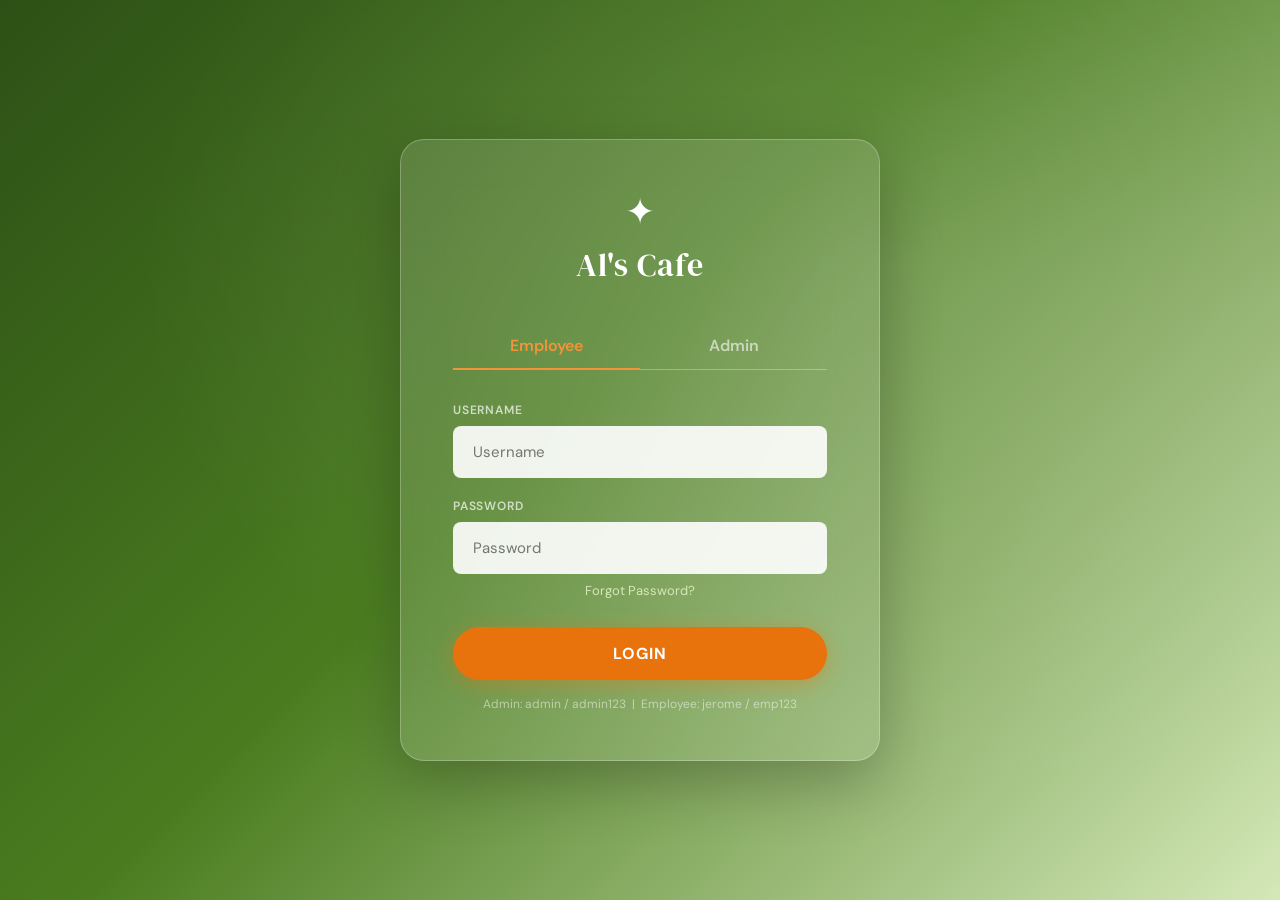
==== als_cafe_pos.html @ fa739af2 "Add files via upload" ====
<!DOCTYPE html>
<html lang="en">
<head>
<meta charset="UTF-8">
<meta name="viewport" content="width=device-width, initial-scale=1.0">
<title>Al's Cafe — POS System</title>
<link href="https://fonts.googleapis.com/css2?family=DM+Serif+Display:ital@0;1&family=DM+Sans:wght@300;400;500;600;700&display=swap" rel="stylesheet">
<style>
  :root {
    --green-dark:#2d5016;--green-mid:#4a7c1f;--green-light:#7aad3a;
    --green-pale:#d4e8b8;--green-bg:#f0f4e8;
    --orange:#e8720c;--orange-light:#f0953a;
    --red:#c0392b;--text-dark:#1a2e0a;--text-mid:#3d5a1e;--text-light:#6b8f40;
    --shadow:0 4px 20px rgba(45,80,22,0.12);--radius:14px;--radius-sm:8px;
  }
  *{margin:0;padding:0;box-sizing:border-box;}
  body{font-family:'DM Sans',sans-serif;background:var(--green-bg);color:var(--text-dark);min-height:100vh;overflow-x:hidden;}

  /* LOGIN */
  #login-page{min-height:100vh;background:linear-gradient(135deg,var(--green-dark) 0%,var(--green-mid) 45%,var(--green-pale) 100%);display:flex;align-items:center;justify-content:center;position:relative;overflow:hidden;}
  #login-page::before{content:'';position:absolute;inset:0;background:radial-gradient(ellipse at 70% 30%,rgba(255,255,255,0.15) 0%,transparent 60%);}
  .login-box{background:rgba(255,255,255,0.12);backdrop-filter:blur(20px);border:1px solid rgba(255,255,255,0.25);border-radius:24px;padding:48px 52px;width:480px;position:relative;z-index:1;box-shadow:0 20px 60px rgba(0,0,0,0.25);}
  .brand-logo{text-align:center;margin-bottom:36px;}
  .star-icon{font-size:36px;color:white;display:block;margin-bottom:8px;}
  .brand-name{font-family:'DM Serif Display',serif;font-size:32px;color:white;letter-spacing:1px;}
  .role-tabs{display:flex;margin-bottom:32px;border-bottom:1px solid rgba(255,255,255,0.3);}
  .role-tab{flex:1;text-align:center;padding:12px;cursor:pointer;font-size:16px;font-weight:600;color:rgba(255,255,255,0.6);border-bottom:2px solid transparent;margin-bottom:-1px;transition:all 0.2s;}
  .role-tab.active{color:var(--orange-light);border-bottom-color:var(--orange-light);}
  .login-label{font-size:12px;font-weight:600;color:rgba(255,255,255,0.7);text-transform:uppercase;letter-spacing:0.8px;margin-bottom:8px;}
  .login-input{width:100%;padding:14px 18px;background:rgba(255,255,255,0.9);border:2px solid transparent;border-radius:var(--radius-sm);font-size:15px;font-family:'DM Sans',sans-serif;color:var(--text-dark);margin-bottom:20px;outline:none;transition:all 0.2s;}
  .login-input:focus{border-color:var(--orange);background:white;}
  .forgot-link{display:block;text-align:center;color:var(--green-pale);font-size:13px;cursor:pointer;margin-top:-12px;margin-bottom:28px;text-decoration:none;}
  .login-btn{width:100%;padding:16px;background:var(--orange);color:white;border:none;border-radius:50px;font-size:16px;font-weight:700;font-family:'DM Sans',sans-serif;letter-spacing:1px;cursor:pointer;transition:all 0.2s;box-shadow:0 4px 20px rgba(232,114,12,0.4);}
  .login-btn:hover{background:var(--orange-light);transform:translateY(-1px);}
  .login-hint{text-align:center;color:rgba(255,255,255,0.5);font-size:12px;margin-top:16px;}

  /* APP */
  #app{display:none;min-height:100vh;}
  .sidebar{width:240px;min-height:100vh;background:linear-gradient(180deg,var(--green-dark) 0%,#1e3a0e 100%);display:flex;flex-direction:column;position:fixed;left:0;top:0;bottom:0;z-index:100;box-shadow:4px 0 20px rgba(0,0,0,0.2);}
  .sidebar-brand{padding:28px 24px 20px;display:flex;align-items:center;gap:12px;border-bottom:1px solid rgba(255,255,255,0.1);}
  .sidebar-star{width:44px;height:44px;background:rgba(255,255,255,0.15);border-radius:12px;display:flex;align-items:center;justify-content:center;font-size:22px;color:white;}
  .sidebar-title{font-family:'DM Serif Display',serif;font-size:20px;color:white;}
  .sidebar-nav{flex:1;padding:20px 0;}
  .nav-item{display:flex;align-items:center;gap:14px;padding:14px 24px;cursor:pointer;color:rgba(255,255,255,0.6);font-size:15px;font-weight:500;border-left:3px solid transparent;transition:all 0.2s;text-decoration:none;}
  .nav-item:hover{background:rgba(255,255,255,0.07);color:white;}
  .nav-item.active{background:rgba(255,255,255,0.12);color:white;border-left-color:var(--orange);}
  .nav-icon{width:36px;height:36px;background:rgba(255,255,255,0.08);border-radius:10px;display:flex;align-items:center;justify-content:center;font-size:16px;flex-shrink:0;}
  .nav-item.active .nav-icon{background:var(--orange);}
  .nav-badge{margin-left:auto;background:var(--red);color:white;font-size:10px;font-weight:700;padding:2px 7px;border-radius:10px;}
  .sidebar-bottom{padding:20px;border-top:1px solid rgba(255,255,255,0.1);}
  .user-badge{display:flex;align-items:center;gap:10px;padding:10px 12px;background:rgba(255,255,255,0.08);border-radius:12px;margin-bottom:12px;}
  .user-avatar{width:36px;height:36px;background:var(--orange);border-radius:50%;display:flex;align-items:center;justify-content:center;font-size:14px;font-weight:700;color:white;flex-shrink:0;}
  .user-name{font-size:13px;font-weight:600;color:white;}
  .user-role{font-size:11px;color:rgba(255,255,255,0.5);}
  .logout-btn{width:100%;padding:10px;background:rgba(192,57,43,0.2);color:#e88080;border:1px solid rgba(192,57,43,0.3);border-radius:var(--radius-sm);font-size:13px;font-weight:600;font-family:'DM Sans',sans-serif;cursor:pointer;transition:all 0.2s;}
  .logout-btn:hover{background:rgba(192,57,43,0.35);color:#ff9999;}
  .main-content{margin-left:240px;flex:1;min-height:100vh;background:var(--green-bg);}
  .page-header{background:white;padding:20px 32px;display:flex;align-items:center;justify-content:space-between;border-bottom:1px solid var(--green-pale);position:sticky;top:0;z-index:50;box-shadow:0 2px 10px rgba(45,80,22,0.06);}
  .page-title{font-family:'DM Serif Display',serif;font-size:26px;color:var(--text-dark);}
  .header-actions{display:flex;align-items:center;gap:12px;}
  .admin-note{font-size:12px;color:var(--text-light);font-style:italic;}
  .btn-orange{padding:9px 20px;background:var(--orange);color:white;border:none;border-radius:var(--radius-sm);font-size:13px;font-weight:600;font-family:'DM Sans',sans-serif;cursor:pointer;transition:all 0.2s;}
  .btn-orange:hover{background:var(--orange-light);}
  .btn-dl{padding:9px 18px;background:#1a4a8a;color:white;border:none;border-radius:var(--radius-sm);font-size:13px;font-weight:600;font-family:'DM Sans',sans-serif;cursor:pointer;transition:all 0.2s;text-decoration:none;display:inline-flex;align-items:center;gap:6px;}
  .btn-dl:hover{background:#2260b8;transform:translateY(-1px);}
  .page{display:none;}
  .page.active{display:block;}

  /* DASHBOARD */
  .dashboard-layout{display:grid;grid-template-columns:1fr 380px;min-height:calc(100vh - 65px);}
  .dashboard-left{padding:24px;overflow-y:auto;}
  .search-bar{display:flex;gap:10px;margin-bottom:20px;}
  .search-input{flex:1;padding:12px 16px;border:1px solid var(--green-pale);border-radius:var(--radius-sm);font-size:14px;font-family:'DM Sans',sans-serif;background:white;outline:none;}
  .search-input:focus{border-color:var(--green-light);}
  .search-btn{padding:12px 16px;background:var(--green-mid);color:white;border:none;border-radius:var(--radius-sm);cursor:pointer;font-size:16px;}
  .categories-row{display:flex;gap:10px;flex-wrap:wrap;margin-bottom:20px;}
  .cat-btn{display:flex;flex-direction:column;align-items:center;gap:4px;padding:10px 14px;background:white;border:1px solid var(--green-pale);border-radius:var(--radius-sm);cursor:pointer;transition:all 0.2s;min-width:60px;}
  .cat-btn.active{background:var(--green-mid);border-color:var(--green-mid);}
  .cat-icon{font-size:20px;}
  .cat-label{font-size:11px;font-weight:600;color:var(--text-mid);}
  .cat-btn.active .cat-label{color:white;}
  .section-header{display:flex;justify-content:space-between;align-items:center;margin-bottom:16px;}
  .section-title{font-size:16px;font-weight:700;color:var(--text-dark);}
  .view-more-btn{font-size:13px;color:var(--orange);background:none;border:none;cursor:pointer;font-weight:600;}
  .menu-grid{display:grid;grid-template-columns:repeat(auto-fill,minmax(150px,1fr));gap:14px;margin-bottom:28px;}
  .menu-card{background:white;border-radius:var(--radius);overflow:hidden;box-shadow:var(--shadow);transition:transform 0.2s;cursor:pointer;}
  .menu-card:hover{transform:translateY(-3px);}
  .menu-card-img{width:100%;height:110px;overflow:hidden;background:#e8f0d8;}
  .menu-card-img img{width:100%;height:100%;object-fit:cover;display:block;}
  .menu-card-body{padding:10px 12px;}
  .menu-card-name{font-size:13px;font-weight:700;color:var(--text-dark);margin-bottom:4px;}
  .menu-card-price{font-size:13px;font-weight:700;color:var(--orange);margin-bottom:8px;}
  .size-btns{display:flex;gap:4px;}
  .size-btn{padding:4px 8px;border:1px solid var(--green-pale);border-radius:4px;font-size:11px;font-weight:600;cursor:pointer;background:white;color:var(--text-mid);transition:all 0.15s;font-family:'DM Sans',sans-serif;}
  .size-btn:hover{background:var(--orange);color:white;border-color:var(--orange);}

  /* CART */
  .dashboard-right{background:white;border-left:1px solid var(--green-pale);display:flex;flex-direction:column;height:calc(100vh - 65px);position:sticky;top:65px;}
  .cart-header{padding:20px 20px 12px;display:flex;justify-content:space-between;align-items:center;border-bottom:1px solid var(--green-pale);}
  .cart-title{font-family:'DM Serif Display',serif;font-size:22px;}
  .cart-order-num{font-size:13px;color:var(--text-light);font-weight:600;}
  .dine-tabs{display:flex;margin:12px 16px;background:var(--green-bg);border-radius:var(--radius-sm);padding:4px;}
  .dine-tab{flex:1;padding:8px;border:none;background:transparent;border-radius:var(--radius-sm);font-size:13px;font-weight:600;cursor:pointer;font-family:'DM Sans',sans-serif;color:var(--text-light);transition:all 0.2s;}
  .dine-tab.active{background:white;color:var(--text-dark);box-shadow:0 2px 6px rgba(0,0,0,0.08);}
  .cart-items{flex:1;overflow-y:auto;padding:0 16px;}
  .empty-cart{text-align:center;padding:40px 20px;}
  .empty-cart-icon{font-size:40px;margin-bottom:8px;}
  .empty-cart-text{font-size:13px;color:var(--text-light);}
  .cart-item{display:flex;align-items:center;gap:10px;padding:12px 0;border-bottom:1px solid var(--green-pale);}
  .cart-item-img{width:44px;height:44px;border-radius:8px;overflow:hidden;background:#e8f0d8;flex-shrink:0;}
  .cart-item-img img{width:100%;height:100%;object-fit:cover;}
  .cart-item-info{flex:1;}
  .cart-item-name{font-size:13px;font-weight:600;}
  .cart-item-size{font-size:11px;color:var(--text-light);}
  .cart-item-price{font-size:13px;font-weight:700;color:var(--orange);}
  .qty-control{display:flex;align-items:center;gap:6px;}
  .qty-btn{width:26px;height:26px;border-radius:50%;border:1px solid var(--green-pale);background:white;font-size:14px;cursor:pointer;display:flex;align-items:center;justify-content:center;transition:all 0.15s;}
  .qty-btn:hover{background:var(--orange);color:white;border-color:var(--orange);}
  .qty-num{font-size:14px;font-weight:700;min-width:16px;text-align:center;}
  .cart-summary{padding:12px 16px;border-top:1px solid var(--green-pale);}
  .summary-row{display:flex;justify-content:space-between;padding:5px 0;font-size:14px;}
  .summary-row.total{font-weight:700;font-size:16px;border-top:1px solid var(--green-pale);margin-top:6px;padding-top:10px;}
  .confirm-btn{margin:12px 16px 16px;padding:14px;background:var(--green-mid);color:white;border:none;border-radius:var(--radius);font-size:15px;font-weight:700;cursor:pointer;font-family:'DM Sans',sans-serif;transition:all 0.2s;}
  .confirm-btn:hover{background:var(--green-dark);}

  /* ORDERS */
  .orders-layout{padding:24px;}
  .promo-banner{background:linear-gradient(135deg,var(--orange),var(--orange-light));color:white;padding:14px 20px;border-radius:var(--radius);margin-bottom:24px;font-weight:600;font-size:14px;}
  .orders-section{margin-bottom:28px;}
  .orders-section-title{font-size:18px;font-weight:700;margin-bottom:14px;}
  .order-card{background:white;border-radius:var(--radius);box-shadow:var(--shadow);overflow:hidden;margin-bottom:8px;}
  .order-card-header{display:grid;grid-template-columns:2fr 1fr 1fr 1fr;padding:12px 16px;background:var(--green-pale);font-size:12px;font-weight:700;color:var(--text-mid);text-transform:uppercase;letter-spacing:0.5px;}
  .order-row{display:grid;grid-template-columns:2fr 1fr 1fr 1fr;padding:12px 16px;border-top:1px solid var(--green-pale);font-size:13px;align-items:center;}
  .status-badge{padding:4px 10px;border-radius:20px;font-size:11px;font-weight:700;}
  .status-pending{background:#fff3e0;color:#e65100;}
  .status-completed{background:#e8f5e9;color:#2e7d32;}

  /* INVENTORY */
  .inventory-layout{padding:24px;}
  .inv-card{background:white;border-radius:var(--radius);box-shadow:var(--shadow);padding:20px;margin-bottom:20px;}
  .inv-table{width:100%;border-collapse:collapse;font-size:13px;}
  .inv-table th{text-align:left;padding:10px 12px;background:var(--green-pale);font-size:11px;font-weight:700;color:var(--text-mid);text-transform:uppercase;letter-spacing:0.5px;}
  .inv-table td{padding:10px 12px;border-bottom:1px solid #f0f4e8;}
  .inv-table tr:last-child td{border-bottom:none;}
  .table-toolbar{display:flex;justify-content:space-between;align-items:center;margin-bottom:16px;}
  .toolbar-btns{display:flex;gap:8px;}
  .btn-add{padding:7px 14px;background:var(--green-mid);color:white;border:none;border-radius:var(--radius-sm);font-size:12px;font-weight:600;cursor:pointer;font-family:'DM Sans',sans-serif;}
  .btn-delete{padding:7px 14px;background:var(--red);color:white;border:none;border-radius:var(--radius-sm);font-size:12px;font-weight:600;cursor:pointer;font-family:'DM Sans',sans-serif;}
  .btn-edit-sm{padding:7px 14px;background:var(--orange);color:white;border:none;border-radius:var(--radius-sm);font-size:12px;font-weight:600;cursor:pointer;font-family:'DM Sans',sans-serif;}
  .stock-ok{color:#2e7d32;font-weight:600;}
  .stock-low{color:#e65100;font-weight:600;}
  .stock-out{color:var(--red);font-weight:700;}
  .row-checkbox{accent-color:var(--orange);width:16px;height:16px;cursor:pointer;}
  .alert-banner{background:#fff3cd;border:1px solid #ffc107;border-radius:var(--radius-sm);padding:12px 16px;margin-bottom:16px;font-size:13px;color:#856404;display:flex;align-items:center;gap:8px;}

  /* ATTENDANCE */
  .attendance-layout{padding:24px;}
  .att-stats{display:grid;grid-template-columns:repeat(4,1fr);gap:16px;margin-bottom:24px;}
  .att-stat-card{background:white;border-radius:var(--radius);box-shadow:var(--shadow);padding:16px 20px;text-align:center;}
  .att-stat-num{font-size:28px;font-weight:700;margin-bottom:4px;}
  .att-stat-label{font-size:12px;color:var(--text-light);font-weight:600;text-transform:uppercase;letter-spacing:0.5px;}
  .att-green{color:var(--green-mid);}
  .att-orange{color:var(--orange);}
  .att-red{color:var(--red);}
  .att-blue{color:#1a4a8a;}
  .att-filter-row{display:flex;gap:10px;margin-bottom:16px;align-items:center;flex-wrap:wrap;}
  .att-filter-row select,.att-filter-row input{padding:8px 12px;border:1px solid var(--green-pale);border-radius:var(--radius-sm);font-size:13px;font-family:'DM Sans',sans-serif;background:white;outline:none;}
  .att-status-on-time{background:#e8f5e9;color:#2e7d32;padding:4px 10px;border-radius:20px;font-size:11px;font-weight:700;}
  .att-status-late{background:#fff3e0;color:#e65100;padding:4px 10px;border-radius:20px;font-size:11px;font-weight:700;}
  .att-status-underload{background:#e3f2fd;color:#1565c0;padding:4px 10px;border-radius:20px;font-size:11px;font-weight:700;}
  .att-status-absent{background:#fce4ec;color:#c62828;padding:4px 10px;border-radius:20px;font-size:11px;font-weight:700;}

  /* MINI ORDERS */
  .order-table{width:100%;border-collapse:collapse;font-size:13px;}
  .order-table th{text-align:left;padding:10px 12px;background:var(--green-pale);font-size:11px;font-weight:700;color:var(--text-mid);text-transform:uppercase;letter-spacing:0.5px;}
  .order-table td{padding:10px 12px;border-bottom:1px solid #f0f4e8;}

  /* MODAL */
  .modal-overlay{position:fixed;inset:0;background:rgba(0,0,0,0.4);z-index:1000;display:none;align-items:center;justify-content:center;}
  .modal-overlay.open{display:flex;}
  .modal-box{background:white;border-radius:20px;padding:32px;width:440px;max-width:92vw;position:relative;box-shadow:0 20px 60px rgba(0,0,0,0.2);max-height:90vh;overflow-y:auto;}
  .modal-close{position:absolute;top:16px;right:16px;background:none;border:none;font-size:18px;cursor:pointer;color:var(--text-light);}
  .modal-title{font-family:'DM Serif Display',serif;font-size:22px;margin-bottom:20px;}
  .form-group{margin-bottom:16px;}
  .form-label{display:block;font-size:12px;font-weight:600;color:var(--text-light);text-transform:uppercase;letter-spacing:0.5px;margin-bottom:6px;}
  .form-input,.form-select{width:100%;padding:11px 14px;border:1px solid var(--green-pale);border-radius:var(--radius-sm);font-size:14px;font-family:'DM Sans',sans-serif;outline:none;background:white;}
  .form-input:focus,.form-select:focus{border-color:var(--green-light);}
  .modal-actions{display:flex;gap:10px;margin-top:20px;}
  .btn-cancel{flex:1;padding:12px;background:var(--green-pale);color:var(--text-mid);border:none;border-radius:var(--radius-sm);font-size:14px;font-weight:600;cursor:pointer;font-family:'DM Sans',sans-serif;}
  .btn-save{flex:1;padding:12px;background:var(--orange);color:white;border:none;border-radius:var(--radius-sm);font-size:14px;font-weight:600;cursor:pointer;font-family:'DM Sans',sans-serif;}

  /* TOAST */
  .toast{position:fixed;bottom:28px;left:50%;transform:translateX(-50%) translateY(20px);background:var(--green-dark);color:white;padding:12px 24px;border-radius:50px;font-size:14px;font-weight:600;opacity:0;transition:all 0.3s;z-index:9999;pointer-events:none;}
  .toast.show{opacity:1;transform:translateX(-50%) translateY(0);}
  ::-webkit-scrollbar{width:6px;}
  ::-webkit-scrollbar-thumb{background:var(--green-pale);border-radius:3px;}
</style>
</head>
<body>

<!-- LOGIN -->
<div id="login-page">
  <div class="login-box">
    <div class="brand-logo">
      <span class="star-icon">✦</span>
      <div class="brand-name">Al's Cafe</div>
    </div>
    <div class="role-tabs">
      <div class="role-tab active" onclick="switchRole('employee')">Employee</div>
      <div class="role-tab" onclick="switchRole('admin')">Admin</div>
    </div>
    <div class="login-label">Username</div>
    <input class="login-input" type="text" placeholder="Username" id="login-username">
    <div class="login-label">Password</div>
    <input class="login-input" type="password" placeholder="Password" id="login-password">
    <a class="forgot-link" href="#">Forgot Password?</a>
    <button class="login-btn" onclick="doLogin()">LOGIN</button>
    <div class="login-hint">Admin: admin / admin123 &nbsp;|&nbsp; Employee: jerome / emp123</div>
  </div>
</div>

<!-- APP -->
<div id="app">
  <div class="sidebar">
    <div class="sidebar-brand">
      <div class="sidebar-star">✦</div>
      <div class="sidebar-title">Al's Cafe</div>
    </div>
    <nav class="sidebar-nav">
      <div class="nav-item active" onclick="navigate('dashboard')" id="nav-dashboard">
        <div class="nav-icon">▦</div>Dashboard
      </div>
      <div class="nav-item" onclick="navigate('orders')" id="nav-orders">
        <div class="nav-icon">≡</div>Orders
      </div>
      <div class="nav-item" onclick="navigate('inventory')" id="nav-inventory">
        <div class="nav-icon">⊞</div>Inventory
        <span class="nav-badge" id="low-stock-badge" style="display:none">!</span>
      </div>
      <a class="nav-item" href="https://sg.docworkspace.com/d/sbRaqs9QghqsLEux_klmncxar016jgty749?sa=601.1037" target="_blank" id="nav-attendance">
        <div class="nav-icon">📋</div>Attendance
        <span style="font-size:10px;margin-left:auto;opacity:0.6;">↗</span>
      </a>
    </nav>
    <div class="sidebar-bottom">
      <div class="user-badge">
        <div class="user-avatar" id="sidebar-avatar">A</div>
        <div>
          <div class="user-name" id="sidebar-username">Admin</div>
          <div class="user-role" id="sidebar-role">Administrator</div>
        </div>
      </div>
      <button class="logout-btn" onclick="doLogout()">→ Logout</button>
    </div>
  </div>

  <div class="main-content">

    <!-- DASHBOARD -->
    <div id="page-dashboard" class="page active">
      <div class="page-header">
        <div class="page-title">Dashboard</div>
        <div style="display:flex;align-items:center;gap:16px;">
          <span style="font-size:13px;color:var(--text-light);font-weight:500;" id="header-time"></span>
        </div>
      </div>
      <div class="dashboard-layout">
        <div class="dashboard-left">
          <div class="search-bar">
            <input class="search-input" type="text" placeholder="Search menu items..." id="menu-search" oninput="filterMenu()">
            <button class="search-btn">🔍</button>
          </div>
          <div style="margin-bottom:6px;font-size:13px;font-weight:600;color:var(--text-light)">Categories</div>
          <div class="categories-row" id="categories-row"></div>
          <div class="section-header">
            <div class="section-title" id="active-cat-label">Espresso</div>
            <button class="view-more-btn" onclick="navigate('orders')">View More ›</button>
          </div>
          <div class="menu-grid" id="menu-grid"></div>
          <div class="section-header">
            <div>
              <div class="section-title">Recent Orders</div>
            </div>
            <button class="view-more-btn" onclick="navigate('orders')">View All ›</button>
          </div>
          <div class="inv-card" style="padding:0;overflow:hidden">
            <table class="order-table">
              <thead><tr><th>Customer</th><th>Order #</th><th>Amount</th><th>Status</th></tr></thead>
              <tbody id="mini-orders-body"></tbody>
            </table>
          </div>
        </div>
        <div class="dashboard-right">
          <div class="cart-header">
            <div class="cart-title">Cart</div>
            <div class="cart-order-num" id="cart-order-num">Order #3301</div>
          </div>
          <div class="dine-tabs">
            <button class="dine-tab active" id="dine-in-tab" onclick="setDineMode('dine-in')">Dine in</button>
            <button class="dine-tab" id="take-away-tab" onclick="setDineMode('take-away')">Take away</button>
          </div>
          <div class="cart-items" id="cart-items-container">
            <div class="empty-cart">
              <div class="empty-cart-icon">☕</div>
              <div class="empty-cart-text">No items yet. Add from the menu!</div>
            </div>
          </div>
          <div class="cart-summary">
            <div class="summary-row"><span>Items</span><span id="cart-items-total">₱0.00</span></div>
            <div class="summary-row total"><span>Total</span><span id="cart-total">₱0.00</span></div>
          </div>
          <button class="confirm-btn" onclick="confirmOrder()">Confirm Order</button>
        </div>
      </div>
    </div>

    <!-- ORDERS -->
    <div id="page-orders" class="page">
      <div class="page-header">
        <div class="page-title">Orders</div>
        <div class="header-actions">
          <span class="admin-note" id="orders-admin-note">*Admin only</span>
          <button class="btn-dl" onclick="downloadOrdersCSV()">⬇ Export CSV</button>
          <button class="btn-orange" onclick="openModal('order')">+ Add Order</button>
        </div>
      </div>
      <div class="orders-layout">
        <div class="promo-banner">🎉 50+ New orders this week!</div>
        <div class="orders-section">
          <div class="orders-section-title">Pending</div>
          <div class="order-card"><div class="order-card-header"><span>Customer</span><span>Order #</span><span>Amount</span><span>Status</span></div></div>
          <div id="pending-orders-container"></div>
        </div>
        <div class="orders-section">
          <div class="orders-section-title">Completed</div>
          <div class="order-card"><div class="order-card-header"><span>Customer</span><span>Order #</span><span>Amount</span><span>Status</span></div></div>
          <div id="completed-orders-container"></div>
        </div>
      </div>
    </div>

    <!-- INVENTORY — connected to als_cafe_inventory_db.xlsx -->
    <div id="page-inventory" class="page">
      <div class="page-header">
        <div class="page-title">Inventory</div>
        <div class="header-actions">
          <span class="admin-note">*Admin only</span>
          <a class="btn-dl" href="https://sg.docworkspace.com/d/sbRaqvJANiJRgHno_gtij0pqjoxu7spibkt?sa=601.1037" target="_blank">↗ Open Spreadsheet</a>
          <button class="btn-orange" id="inv-edit-btn" onclick="toggleInventoryEdit()">Edit</button>
        </div>
      </div>
      <div class="inventory-layout">
        <div id="inv-alert-banner" class="alert-banner" style="display:none">
          ⚠ <span id="inv-alert-text"></span>
        </div>
        <div style="margin-bottom:12px;font-size:15px;font-weight:700;color:var(--text-mid)">Categories:</div>
        <div class="categories-row" id="inv-categories-row" style="margin-bottom:24px"></div>
        <div class="inv-card">
          <div class="table-toolbar" id="inv-toolbar" style="display:none">
            <div class="section-title" id="inv-section-title">Espresso:</div>
            <div class="toolbar-btns">
              <button class="btn-add" onclick="openModal('inventory-add')">add (+)</button>
              <button class="btn-delete" onclick="deleteSelectedInventory()">delete (-)</button>
              <button class="btn-edit-sm" onclick="openModal('inventory-edit-item')">edit</button>
            </div>
          </div>
          <div id="inv-section-title-static" class="section-title" style="margin-bottom:16px">Espresso:</div>
          <table class="inv-table" id="inv-table">
            <thead><tr id="inv-table-header">
              <th>Item ID</th><th>Item Name</th><th>Unit</th><th>Stock</th><th>Threshold</th><th>Status</th><th>Last Restocked</th><th>Supplier</th>
            </tr></thead>
            <tbody id="inv-table-body"></tbody>
          </table>
        </div>
      </div>
    </div>

  </div>
</div>

<div class="modal-overlay" id="modal-overlay" onclick="closeModalOnOverlay(event)">
  <div class="modal-box" id="modal-box"></div>
</div>
<div class="toast" id="toast"></div>

<script>
// ═══════════════════════════════════════════════
// DATA — Synced from als_cafe_employee_db.xlsx
//        and als_cafe_inventory_db.xlsx
// ═══════════════════════════════════════════════

// From: als_cafe_employee_db.xlsx → Login Credentials sheet
const DB_USERS = {
  'admin':    { empId:'EMP-001', password:'admin123', name:'Al Santos',           role:'Admin / Owner',   access:'Full Access' },
  'jerome':   { empId:'EMP-002', password:'emp123',   name:'Jerome Mabalot',      role:'Barista',         access:'Employee Access' },
  'lalaine':  { empId:'EMP-003', password:'lalaine123',name:'Lalaine Miranda',    role:'Cashier',         access:'Employee Access' },
  'mechaila': { empId:'EMP-004', password:'mec123',   name:'Mechaila Macacalalad',role:'Barista',         access:'Employee Access' },
  'gabriel':  { empId:'EMP-005', password:'gab123',   name:'Gabriel Nava',        role:'Kitchen Staff',   access:'Employee Access' },
  'maria':    { empId:'EMP-006', password:'maria123', name:'Maria Cruz',           role:'Supervisor',      access:'Supervisor Access' },
  'renz':     { empId:'EMP-007', password:'renz123',  name:'Renz Dela Torre',     role:'Barista',         access:'Employee Access' },
  'bong':     { empId:'EMP-009', password:'bong123',  name:'Bong Villanueva',     role:'Delivery',        access:'Employee Access' },
};

// From: als_cafe_employee_db.xlsx → Attendance Summary sheet
let attendanceData = [
  { id:1,  empId:'EMP-002', name:'Jerome Mabalot',       date:'2026-03-04', timeIn:'08:00 AM', timeOut:'05:00 PM', hours:'9',    status:'ON TIME',   notes:'' },
  { id:2,  empId:'EMP-003', name:'Lalaine Miranda',       date:'2026-03-04', timeIn:'08:15 AM', timeOut:'--:--',   hours:'--',   status:'LATE',      notes:'No clock-out yet' },
  { id:3,  empId:'EMP-004', name:'Mechaila Macacalalad',  date:'2026-03-03', timeIn:'09:00 AM', timeOut:'06:00 PM', hours:'9',   status:'ON TIME',   notes:'' },
  { id:4,  empId:'EMP-005', name:'Gabriel Nava',          date:'2026-03-03', timeIn:'08:00 AM', timeOut:'04:30 PM', hours:'8.5', status:'UNDERLOAD', notes:'Left early' },
  { id:5,  empId:'EMP-006', name:'Maria Cruz',            date:'2026-03-04', timeIn:'07:45 AM', timeOut:'05:00 PM', hours:'9.25',status:'ON TIME',   notes:'' },
  { id:6,  empId:'EMP-007', name:'Renz Dela Torre',       date:'2026-03-04', timeIn:'08:00 AM', timeOut:'05:00 PM', hours:'9',   status:'ON TIME',   notes:'' },
  { id:7,  empId:'EMP-009', name:'Bong Villanueva',       date:'2026-03-04', timeIn:'07:50 AM', timeOut:'04:50 PM', hours:'9',   status:'ON TIME',   notes:'' },
  { id:8,  empId:'EMP-002', name:'Jerome Mabalot',        date:'2026-03-03', timeIn:'08:00 AM', timeOut:'05:00 PM', hours:'9',   status:'ON TIME',   notes:'' },
  { id:9,  empId:'EMP-007', name:'Renz Dela Torre',       date:'2026-03-03', timeIn:'09:30 AM', timeOut:'06:30 PM', hours:'9',   status:'LATE',      notes:'Notified supervisor' },
  { id:10, empId:'EMP-001', name:'Al Santos',             date:'2026-03-04', timeIn:'08:30 AM', timeOut:'08:00 PM', hours:'11.5',status:'ON TIME',   notes:'Admin duty' },
];

// From: als_cafe_inventory_db.xlsx → Inventory Master List sheet
let inventoryData = {
  'Espresso': [
    { id:'INV-001', name:'Arabica Beans',     unit:'Grams (g)',     stock:4500, threshold:1000, lastRestocked:'2026-03-01', supplier:'CoffeeHub PH',   notes:'Premium Grade A' },
    { id:'INV-002', name:'Espresso Roast',    unit:'Grams (g)',     stock:850,  threshold:1000, lastRestocked:'2026-03-01', supplier:'CoffeeHub PH',   notes:'Low stock — reorder' },
    { id:'INV-003', name:'Whole Milk',        unit:'Liters (L)',    stock:12,   threshold:5,    lastRestocked:'2026-03-01', supplier:'FarmFresh Dairy', notes:'' },
    { id:'INV-004', name:'Oat Milk',          unit:'Liters (L)',    stock:2,    threshold:2,    lastRestocked:'2026-03-01', supplier:'PlantBase PH',   notes:'At threshold' },
    { id:'INV-005', name:'Paper Cups (80oz)', unit:'Pieces (pcs)',  stock:150,  threshold:100,  lastRestocked:'2026-03-01', supplier:'PackagingPro',   notes:'' },
  ],
  'Milk-based': [
    { id:'INV-006', name:'Full Cream Milk',   unit:'Liters (L)',    stock:8,    threshold:5,    lastRestocked:'2026-03-01', supplier:'FarmFresh Dairy', notes:'' },
    { id:'INV-007', name:'Skimmed Milk',      unit:'Liters (L)',    stock:4,    threshold:3,    lastRestocked:'2026-03-01', supplier:'FarmFresh Dairy', notes:'' },
  ],
  'Non-Coffee': [
    { id:'INV-008', name:'Matcha Powder',     unit:'Grams (g)',     stock:500,  threshold:200,  lastRestocked:'2026-03-01', supplier:'TeaLeaf Supply',  notes:'' },
    { id:'INV-009', name:'Chamomile Bags',    unit:'Pieces (pcs)',  stock:60,   threshold:30,   lastRestocked:'2026-03-01', supplier:'TeaLeaf Supply',  notes:'' },
    { id:'INV-010', name:'Cocoa Powder',      unit:'Grams (g)',     stock:400,  threshold:150,  lastRestocked:'2026-03-01', supplier:'CoffeeHub PH',   notes:'' },
  ],
  'Iced': [
    { id:'INV-011', name:'Ice Cubes',         unit:'Kilograms (kg)',stock:15,   threshold:5,    lastRestocked:'2026-03-01', supplier:'IcePack MNL',    notes:'' },
    { id:'INV-012', name:'Plastic Cups (22oz)',unit:'Pieces (pcs)', stock:200,  threshold:100,  lastRestocked:'2026-03-01', supplier:'PackagingPro',   notes:'' },
    { id:'INV-013', name:'Plastic Straws',    unit:'Pieces (pcs)',  stock:300,  threshold:100,  lastRestocked:'2026-03-01', supplier:'PackagingPro',   notes:'' },
  ],
  'Pastries': [
    { id:'INV-014', name:'Croissants',        unit:'Pieces (pcs)',  stock:12,   threshold:5,    lastRestocked:'2026-03-01', supplier:'BakeryFresh',    notes:'Delivered daily' },
    { id:'INV-015', name:'Muffin Mix',        unit:'Grams (g)',     stock:800,  threshold:400,  lastRestocked:'2026-03-01', supplier:'BakeryFresh',    notes:'' },
    { id:'INV-016', name:'Chocolate Chips',   unit:'Grams (g)',     stock:300,  threshold:100,  lastRestocked:'2026-03-01', supplier:'BakeryFresh',    notes:'' },
  ]
};

// ═══════════════════════════════════════════════
// MENU DATA
// ═══════════════════════════════════════════════
let currentRole='employee', currentPage='dashboard';
let currentUser={name:'Al Santos',role:'Admin / Owner'};
let cart=[], orderCounter=3301, dineMode='dine-in', inventoryEditMode=false;
let activeCategory='Espresso', activeInvCategory='Espresso';

const CATEGORIES=[
  {name:'Espresso',icon:'☕'},{name:'Milk-based',icon:'🥛'},
  {name:'Non-Coffee',icon:'🍵'},{name:'Iced',icon:'🧊'},{name:'Pastries',icon:'🍩'}
];
const MENU_ITEMS={
  'Espresso':[
    {id:1,name:'Espresso Solo',price:69, sizes:['R','M','L'],img:'https://images.unsplash.com/photo-1510707577719-ae7c14805e3a?w=200&q=80'},
    {id:2,name:'Americano',    price:79, sizes:['R','M','L'],img:'https://images.unsplash.com/photo-1551030173-122aabc4489c?w=200&q=80'},
    {id:3,name:'Cappuccino',   price:89, sizes:['R','M','L'],img:'https://images.unsplash.com/photo-1572442388796-11668a67e53d?w=200&q=80'},
    {id:4,name:'Macchiato',    price:95, sizes:['R','M','L'],img:'https://images.unsplash.com/photo-1485808191679-5f86510bd9d4?w=200&q=80'},
    {id:5,name:'Lungo',        price:85, sizes:['R','M','L'],img:'https://images.unsplash.com/photo-1517701550927-30cf4ba1dba5?w=200&q=80'},
    {id:6,name:'Ristretto',    price:75, sizes:['R','M','L'],img:'https://images.unsplash.com/photo-1504630083234-14187a9df0f5?w=200&q=80'},
  ],
  'Milk-based':[
    {id:7,name:'Latte',     price:99, sizes:['R','M','L'],img:'https://images.unsplash.com/photo-1561047029-3000c68339ca?w=200&q=80'},
    {id:8,name:'Flat White',price:99, sizes:['R','M','L'],img:'https://images.unsplash.com/photo-1577968897966-3d4325b36b61?w=200&q=80'},
    {id:9,name:'Mocha',     price:109,sizes:['R','M','L'],img:'https://images.unsplash.com/photo-1558618666-fcd25c85cd64?w=200&q=80'},
  ],
  'Non-Coffee':[
    {id:10,name:'Matcha Latte', price:119,sizes:['R','M','L'],img:'https://images.unsplash.com/photo-1536256263959-770b48d82b0a?w=200&q=80'},
    {id:11,name:'Chamomile Tea',price:79, sizes:['R','M','L'],img:'https://images.unsplash.com/photo-1544787219-7f47ccb76574?w=200&q=80'},
    {id:12,name:'Hot Choco',    price:89, sizes:['R','M','L'],img:'https://images.unsplash.com/photo-1542990253-0d0f5be5f0ed?w=200&q=80'},
  ],
  'Iced':[
    {id:13,name:'Iced Americano',price:79, sizes:['R','M','L'],img:'https://images.unsplash.com/photo-1461023058943-07fcbe16d735?w=200&q=80'},
    {id:14,name:'Iced Latte',    price:109,sizes:['R','M','L'],img:'https://images.unsplash.com/photo-1517959105821-eaf2591984d2?w=200&q=80'},
    {id:15,name:'Iced Matcha',   price:129,sizes:['R','M','L'],img:'https://images.unsplash.com/photo-1515823064-d6e0c04616a7?w=200&q=80'},
  ],
  'Pastries':[
    {id:16,name:'Croissant',       price:69,sizes:[],img:'https://images.unsplash.com/photo-1555507036-ab1f4038808a?w=200&q=80'},
    {id:17,name:'Blueberry Muffin',price:79,sizes:[],img:'https://images.unsplash.com/photo-1607958996333-41aef7caefaa?w=200&q=80'},
    {id:18,name:'Chocolate Donut', price:59,sizes:[],img:'https://images.unsplash.com/photo-1551024601-bec78aea704b?w=200&q=80'},
  ]
};
let ordersData=[
  {id:3300,customer:'Walk-in',time:'10:30 AM',item:'1x Espresso Solo',  amount:69, status:'Completed'},
  {id:3299,customer:'Walk-in',time:'10:15 AM',item:'1x Americano',      amount:79, status:'Pending'},
];

// ═══════════════════════════════════════════════
// LOGIN
// ═══════════════════════════════════════════════
function switchRole(r){
  currentRole=r;
  document.querySelectorAll('.role-tab').forEach((t,i)=>t.classList.toggle('active',(i===0&&r==='employee')||(i===1&&r==='admin')));
}
function doLogin(){
  const u=document.getElementById('login-username').value.trim().toLowerCase();
  const p=document.getElementById('login-password').value;
  if(!u||!p){showToast('Enter username and password');return;}
  const user=DB_USERS[u];
  if(!user||user.password!==p){showToast('Invalid username or password');return;}
  currentUser=user;
  document.getElementById('sidebar-username').textContent=user.name;
  document.getElementById('sidebar-role').textContent=user.role;
  document.getElementById('sidebar-avatar').textContent=user.name.charAt(0).toUpperCase();
  document.getElementById('login-page').style.display='none';
  document.getElementById('app').style.display='flex';
  initApp();
  showToast('Welcome, '+user.name+'!');
}
function doLogout(){
  document.getElementById('login-page').style.display='flex';
  document.getElementById('app').style.display='none';
  document.getElementById('login-username').value='';
  document.getElementById('login-password').value='';
}

// ═══════════════════════════════════════════════
// INIT
// ═══════════════════════════════════════════════
function initApp(){
  renderCategories();renderInvCategories();renderMenu();
  renderMiniOrders();renderInventory();renderOrders();
  updateCart();checkLowStock();updateClock();setInterval(updateClock,1000);
  const isAdmin=currentUser.access==='Full Access'||currentUser.access==='Supervisor Access';
  document.getElementById('orders-admin-note').style.display=isAdmin?'none':'inline';
}
function updateClock(){
  const n=new Date(),h=n.getHours(),m=n.getMinutes();
  const ap=h>=12?'PM':'AM',hh=((h%12)||12).toString().padStart(2,'0'),mm=m.toString().padStart(2,'0');
  const el=document.getElementById('header-time');
  if(el)el.textContent=n.toLocaleDateString('en-PH',{weekday:'short',month:'short',day:'numeric'})+' · '+hh+':'+mm+ap;
}

// ═══════════════════════════════════════════════
// NAVIGATION
// ═══════════════════════════════════════════════
function navigate(page){
  document.querySelectorAll('.page').forEach(p=>p.classList.remove('active'));
  document.querySelectorAll('.nav-item').forEach(n=>n.classList.remove('active'));
  document.getElementById('page-'+page).classList.add('active');
  const el=document.getElementById('nav-'+page);
  if(el)el.classList.add('active');
  currentPage=page;
}

// ═══════════════════════════════════════════════
// MENU & CATEGORIES
// ═══════════════════════════════════════════════
function renderCategories(){
  document.getElementById('categories-row').innerHTML=CATEGORIES.map(c=>`
    <div class="cat-btn ${c.name===activeCategory?'active':''}" onclick="selectCategory('${c.name}')">
      <div class="cat-icon">${c.icon}</div><div class="cat-label">${c.name}</div>
    </div>`).join('');
}
function selectCategory(n){activeCategory=n;document.getElementById('active-cat-label').textContent=n;renderCategories();renderMenu();}
function renderInvCategories(){
  document.getElementById('inv-categories-row').innerHTML=CATEGORIES.map(c=>{
    const items=inventoryData[c.name]||[];
    const hasLow=items.some(i=>i.stock<=i.threshold);
    return `<div class="cat-btn ${c.name===activeInvCategory?'active':''}" onclick="selectInvCategory('${c.name}')">
      <div class="cat-icon">${c.icon}${hasLow?'<span style="color:#e65100;font-size:10px">⚠</span>':''}</div>
      <div class="cat-label">${c.name}</div>
    </div>`;}).join('');
}
function selectInvCategory(n){
  activeInvCategory=n;
  document.getElementById('inv-section-title').textContent=n+':';
  document.getElementById('inv-section-title-static').textContent=n+':';
  renderInvCategories();renderInventory();
}
function renderMenu(filter=''){
  const items=(MENU_ITEMS[activeCategory]||[]).filter(i=>i.name.toLowerCase().includes(filter.toLowerCase()));
  document.getElementById('menu-grid').innerHTML=items.map(item=>`
    <div class="menu-card">
      <div class="menu-card-img"><img src="${item.img}" alt="${item.name}" loading="lazy" onerror="this.parentElement.style.background='#e8f0d8';this.remove()"></div>
      <div class="menu-card-body">
        <div class="menu-card-name">${item.name}</div>
        <div class="menu-card-price">₱${item.price}.00 <span style="font-size:11px;color:var(--text-light);font-weight:400">/Regular</span></div>
        <div class="size-btns">
          ${item.sizes.map(s=>`<button class="size-btn" onclick="addToCart(${item.id},'${s}');event.stopPropagation()">${s}</button>`).join('')}
          ${item.sizes.length===0?`<button class="size-btn" onclick="addToCart(${item.id},'');event.stopPropagation()">Add</button>`:''}
        </div>
      </div>
    </div>`).join('');
}
function filterMenu(){renderMenu(document.getElementById('menu-search').value);}

// ═══════════════════════════════════════════════
// CART
// ═══════════════════════════════════════════════
function addToCart(itemId,size){
  const item=Object.values(MENU_ITEMS).flat().find(i=>i.id===itemId);
  if(!item)return;
  const key=itemId+'-'+size,ex=cart.find(c=>c.key===key);
  if(ex)ex.qty++;else cart.push({key,id:itemId,name:item.name,price:item.price,size:size||'Regular',qty:1,img:item.img});
  updateCart();showToast(item.name+' added!');
}
function removeFromCart(key){cart=cart.filter(c=>c.key!==key);updateCart();}
function changeQty(key,d){const i=cart.find(c=>c.key===key);if(!i)return;i.qty+=d;if(i.qty<=0)removeFromCart(key);else updateCart();}
function updateCart(){
  const c=document.getElementById('cart-items-container');
  if(cart.length===0){
    c.innerHTML='<div class="empty-cart"><div class="empty-cart-icon">☕</div><div class="empty-cart-text">No items yet. Add from the menu!</div></div>';
  }else{
    c.innerHTML=cart.map(i=>`
      <div class="cart-item">
        <div class="cart-item-img"><img src="${i.img}" alt="${i.name}" style="width:100%;height:100%;object-fit:cover;" onerror="this.remove()"></div>
        <div class="cart-item-info">
          <div class="cart-item-name">${i.name}</div>
          <div class="cart-item-size">${i.size}</div>
          <div class="cart-item-price">₱${i.price}.00</div>
        </div>
        <div class="qty-control">
          <button class="qty-btn" onclick="changeQty('${i.key}',-1)">−</button>
          <span class="qty-num">${i.qty}</span>
          <button class="qty-btn" onclick="changeQty('${i.key}',1)">+</button>
        </div>
      </div>`).join('');
  }
  const sub=cart.reduce((s,i)=>s+i.price*i.qty,0);
  document.getElementById('cart-items-total').textContent='₱'+sub+'.00';
  document.getElementById('cart-total').textContent='₱'+sub+'.00';
}
function setDineMode(m){
  dineMode=m;
  document.getElementById('dine-in-tab').classList.toggle('active',m==='dine-in');
  document.getElementById('take-away-tab').classList.toggle('active',m==='take-away');
}
function confirmOrder(){
  if(!cart.length){showToast('Add items to cart first!');return;}
  const total=cart.reduce((s,i)=>s+i.price*i.qty,0);
  ordersData.unshift({id:orderCounter,customer:currentUser.name,
    time:new Date().toLocaleTimeString('en-PH',{hour:'2-digit',minute:'2-digit'}),
    item:cart.map(c=>c.qty+'x '+c.name).join(', '),amount:total,status:'Pending'});
  cart=[];orderCounter++;
  document.getElementById('cart-order-num').textContent='Order #'+orderCounter;
  updateCart();renderMiniOrders();renderOrders();
  showToast('Order #'+(orderCounter-1)+' placed! ✓');
}

// ═══════════════════════════════════════════════
// ORDERS
// ═══════════════════════════════════════════════
function renderMiniOrders(){
  document.getElementById('mini-orders-body').innerHTML=ordersData.slice(0,5).map(o=>`
    <tr><td>${o.customer}</td><td>#${o.id}</td><td>₱${o.amount}.00</td>
    <td><span class="status-badge ${o.status==='Completed'?'status-completed':'status-pending'}">${o.status}</span></td></tr>`).join('');
}
function renderOrders(){
  const row=o=>`<div class="order-card"><div class="order-row">
    <span>${o.customer}</span><span>#${o.id}</span><span>₱${o.amount}.00</span>
    <span><span class="status-badge ${o.status==='Completed'?'status-completed':'status-pending'}">${o.status}</span></span>
  </div></div>`;
  const p=ordersData.filter(o=>o.status==='Pending'),cp=ordersData.filter(o=>o.status==='Completed');
  document.getElementById('pending-orders-container').innerHTML=p.map(row).join('')||'<p style="padding:16px;color:var(--text-light);font-size:13px">No pending orders.</p>';
  document.getElementById('completed-orders-container').innerHTML=cp.map(row).join('')||'<p style="padding:16px;color:var(--text-light);font-size:13px">No completed orders.</p>';
}

// ═══════════════════════════════════════════════
// INVENTORY — synced from als_cafe_inventory_db.xlsx
// ═══════════════════════════════════════════════
function checkLowStock(){
  const allItems=Object.values(inventoryData).flat();
  const low=allItems.filter(i=>i.stock<=i.threshold&&i.stock>0);
  const out=allItems.filter(i=>i.stock<=0);
  const badge=document.getElementById('low-stock-badge');
  const banner=document.getElementById('inv-alert-banner');
  const total=low.length+out.length;
  if(total>0){
    badge.style.display='inline';badge.textContent=total;
    banner.style.display='flex';
    document.getElementById('inv-alert-text').textContent=
      (out.length?out.length+' item(s) OUT OF STOCK. ':'')+
      (low.length?low.length+' item(s) LOW STOCK — reorder soon.':'');
  }else{
    badge.style.display='none';banner.style.display='none';
  }
}
function toggleInventoryEdit(){
  inventoryEditMode=!inventoryEditMode;
  document.getElementById('inv-toolbar').style.display=inventoryEditMode?'flex':'none';
  document.getElementById('inv-section-title-static').style.display=inventoryEditMode?'none':'block';
  document.getElementById('inv-edit-btn').textContent=inventoryEditMode?'Done':'Edit';
  renderInventory();
}
function renderInventory(){
  const items=inventoryData[activeInvCategory]||[];
  document.getElementById('inv-table-header').innerHTML=inventoryEditMode
    ?'<th></th><th>Item ID</th><th>Item Name</th><th>Unit</th><th>Stock</th><th>Threshold</th><th>Status</th><th>Last Restocked</th><th>Supplier</th>'
    :'<th>Item ID</th><th>Item Name</th><th>Unit</th><th>Stock</th><th>Threshold</th><th>Status</th><th>Last Restocked</th><th>Supplier</th>';
  document.getElementById('inv-table-body').innerHTML=items.map(i=>{
    const s=i.stock<=0?'<span class="stock-out">OUT</span>':i.stock<=i.threshold?'<span class="stock-low">LOW</span>':'<span class="stock-ok">OK</span>';
    const cb=inventoryEditMode?`<td><input type="checkbox" class="row-checkbox inv-check" data-id="${i.id}"></td>`:'';
    const rowStyle=i.stock<=0?'background:#fde8e8':i.stock<=i.threshold?'background:#fff3cd':'';
    return `<tr style="${rowStyle}">${cb}<td>${i.id}</td><td>${i.name}</td><td>${i.unit}</td><td><strong>${i.stock}</strong></td><td>${i.threshold}</td><td>${s}</td><td>${i.lastRestocked}</td><td style="color:var(--text-light)">${i.supplier}</td></tr>`;
  }).join('');
}
function deleteSelectedInventory(){
  const ids=[...document.querySelectorAll('.inv-check:checked')].map(c=>c.dataset.id);
  if(!ids.length){showToast('Select items to delete');return;}
  Object.keys(inventoryData).forEach(cat=>{inventoryData[cat]=inventoryData[cat].filter(i=>!ids.includes(i.id));});
  renderInventory();checkLowStock();showToast(ids.length+' item(s) deleted');
}

// ═══════════════════════════════════════════════
// ATTENDANCE — synced from als_cafe_employee_db.xlsx
// ═══════════════════════════════════════════════
function populateAttFilters(){
  const names=[...new Set(attendanceData.map(r=>r.name))].sort();
  const sel=document.getElementById('att-filter-emp');
  sel.innerHTML='<option value="">All Employees</option>'+names.map(n=>`<option>${n}</option>`).join('');
}
function clearAttFilters(){
  document.getElementById('att-filter-emp').value='';
  document.getElementById('att-filter-status').value='';
  document.getElementById('att-filter-date').value='';
  renderAttendance();
}
function renderAttendance(){
  const empF=document.getElementById('att-filter-emp').value;
  const statusF=document.getElementById('att-filter-status').value;
  const dateF=document.getElementById('att-filter-date').value;
  let rows=attendanceData;
  if(empF)   rows=rows.filter(r=>r.name===empF);
  if(statusF)rows=rows.filter(r=>r.status===statusF);
  if(dateF)  rows=rows.filter(r=>r.date===dateF);
  // Update stats
  document.getElementById('att-on-time').textContent=attendanceData.filter(r=>r.status==='ON TIME').length;
  document.getElementById('att-late').textContent=attendanceData.filter(r=>r.status==='LATE').length;
  document.getElementById('att-underload').textContent=attendanceData.filter(r=>r.status==='UNDERLOAD').length;
  document.getElementById('att-absent').textContent=attendanceData.filter(r=>r.status==='ABSENT').length;
  const statusClass={
    'ON TIME':'att-status-on-time','LATE':'att-status-late',
    'UNDERLOAD':'att-status-underload','ABSENT':'att-status-absent'
  };
  document.getElementById('att-table-body').innerHTML=rows.length===0
    ?'<tr><td colspan="8" style="text-align:center;padding:20px;color:var(--text-light)">No records found.</td></tr>'
    :rows.map(r=>`
      <tr>
        <td style="color:var(--text-light)">${r.empId}</td>
        <td><strong>${r.name}</strong></td>
        <td>${r.date}</td>
        <td>${r.timeIn}</td>
        <td>${r.timeOut}</td>
        <td>${r.hours} hrs</td>
        <td><span class="${statusClass[r.status]||''}">${r.status}</span></td>
        <td style="color:var(--text-light);font-size:12px">${r.notes||''}</td>
      </tr>`).join('');
}

// ═══════════════════════════════════════════════
// MODALS
// ═══════════════════════════════════════════════
function openModal(type){
  const box=document.getElementById('modal-box');
  document.getElementById('modal-overlay').classList.add('open');
  const empOptions=Object.values(DB_USERS).map(u=>`<option value="${u.empId}">${u.name}</option>`).join('');
  if(type==='inventory-add'){
    box.innerHTML=`<button class="modal-close" onclick="closeModal()">✕</button>
      <div class="modal-title">Add Inventory Item</div>
      <div class="form-group"><label class="form-label">Item Name</label><input class="form-input" id="new-inv-name" placeholder="e.g. Arabica Beans"></div>
      <div class="form-group"><label class="form-label">Unit</label>
        <select class="form-select" id="new-inv-unit"><option>Grams (g)</option><option>Kilograms (kg)</option><option>Liters (L)</option><option>Pieces (pcs)</option></select>
      </div>
      <div class="form-group"><label class="form-label">Current Stock</label><input class="form-input" id="new-inv-stock" type="number" placeholder="0"></div>
      <div class="form-group"><label class="form-label">Threshold</label><input class="form-input" id="new-inv-threshold" type="number" placeholder="0"></div>
      <div class="form-group"><label class="form-label">Supplier</label><input class="form-input" id="new-inv-supplier" placeholder="Supplier name"></div>
      <div class="modal-actions"><button class="btn-cancel" onclick="closeModal()">Cancel</button><button class="btn-save" onclick="addInventoryItem()">Add Item</button></div>`;
  }else if(type==='inventory-edit-item'){
    const checked=[...document.querySelectorAll('.inv-check:checked')];
    if(checked.length!==1){closeModal();showToast('Select exactly 1 item to edit');return;}
    const id=checked[0].dataset.id,item=Object.values(inventoryData).flat().find(i=>i.id===id);
    box.innerHTML=`<button class="modal-close" onclick="closeModal()">✕</button>
      <div class="modal-title">Edit: ${item.name}</div>
      <div class="form-group"><label class="form-label">Item Name</label><input class="form-input" id="edit-inv-name" value="${item.name}"></div>
      <div class="form-group"><label class="form-label">Unit</label>
        <select class="form-select" id="edit-inv-unit">${['Grams (g)','Kilograms (kg)','Liters (L)','Pieces (pcs)'].map(u=>`<option ${u===item.unit?'selected':''}>${u}</option>`).join('')}</select>
      </div>
      <div class="form-group"><label class="form-label">Current Stock</label><input class="form-input" id="edit-inv-stock" type="number" value="${item.stock}"></div>
      <div class="form-group"><label class="form-label">Threshold</label><input class="form-input" id="edit-inv-threshold" type="number" value="${item.threshold}"></div>
      <div class="form-group"><label class="form-label">Supplier</label><input class="form-input" id="edit-inv-supplier" value="${item.supplier}"></div>
      <div class="modal-actions"><button class="btn-cancel" onclick="closeModal()">Cancel</button><button class="btn-save" onclick="saveInventoryEdit('${id}')">Save</button></div>`;
  }else if(type==='attendance-add'){
    box.innerHTML=`<button class="modal-close" onclick="closeModal()">✕</button>
      <div class="modal-title">Add Attendance Record</div>
      <div class="form-group"><label class="form-label">Employee</label>
        <select class="form-select" id="new-att-emp">${empOptions}</select>
      </div>
      <div class="form-group"><label class="form-label">Date</label><input class="form-input" id="new-att-date" type="date" value="${new Date().toISOString().split('T')[0]}"></div>
      <div class="form-group"><label class="form-label">Time In</label><input class="form-input" id="new-att-timein" type="time" value="08:00"></div>
      <div class="form-group"><label class="form-label">Time Out</label><input class="form-input" id="new-att-timeout" type="time" value="17:00"></div>
      <div class="form-group"><label class="form-label">Status</label>
        <select class="form-select" id="new-att-status"><option>ON TIME</option><option>LATE</option><option>UNDERLOAD</option><option>ABSENT</option></select>
      </div>
      <div class="form-group"><label class="form-label">Notes</label><input class="form-input" id="new-att-notes" placeholder="Optional notes"></div>
      <div class="modal-actions"><button class="btn-cancel" onclick="closeModal()">Cancel</button><button class="btn-save" onclick="addAttendanceRecord()">Add Record</button></div>`;
  }else if(type==='order'){
    box.innerHTML=`<button class="modal-close" onclick="closeModal()">✕</button>
      <div class="modal-title">Add Order</div>
      <div class="form-group"><label class="form-label">Customer Name</label><input class="form-input" id="new-order-customer" placeholder="Customer name"></div>
      <div class="form-group"><label class="form-label">Item</label><input class="form-input" id="new-order-item" placeholder="e.g. 1x Espresso"></div>
      <div class="form-group"><label class="form-label">Amount (₱)</label><input class="form-input" id="new-order-amount" type="number" placeholder="0"></div>
      <div class="modal-actions"><button class="btn-cancel" onclick="closeModal()">Cancel</button><button class="btn-save" onclick="addOrder()">Add Order</button></div>`;
  }
}
function closeModal(){document.getElementById('modal-overlay').classList.remove('open');}
function closeModalOnOverlay(e){if(e.target===document.getElementById('modal-overlay'))closeModal();}

function addInventoryItem(){
  const name=document.getElementById('new-inv-name').value.trim();
  if(!name){showToast('Enter an item name');return;}
  const catItems=inventoryData[activeInvCategory];
  const allIds=Object.values(inventoryData).flat().map(i=>parseInt(i.id.replace('INV-','')));
  const newNum=(Math.max(...allIds,0)+1).toString().padStart(3,'0');
  catItems.push({
    id:'INV-'+newNum,name,
    unit:document.getElementById('new-inv-unit').value,
    stock:parseInt(document.getElementById('new-inv-stock').value)||0,
    threshold:parseInt(document.getElementById('new-inv-threshold').value)||0,
    lastRestocked:new Date().toISOString().split('T')[0],
    supplier:document.getElementById('new-inv-supplier').value||'—',notes:''
  });
  renderInventory();checkLowStock();closeModal();showToast(name+' added to inventory!');
}
function saveInventoryEdit(id){
  const item=Object.values(inventoryData).flat().find(i=>i.id===id);
  item.name=document.getElementById('edit-inv-name').value;
  item.unit=document.getElementById('edit-inv-unit').value;
  item.stock=parseInt(document.getElementById('edit-inv-stock').value)||0;
  item.threshold=parseInt(document.getElementById('edit-inv-threshold').value)||0;
  item.supplier=document.getElementById('edit-inv-supplier').value;
  renderInventory();checkLowStock();closeModal();showToast('Item updated!');
}
function addAttendanceRecord(){
  const sel=document.getElementById('new-att-emp');
  const empId=sel.value;
  const user=Object.values(DB_USERS).find(u=>u.empId===empId);
  const date=document.getElementById('new-att-date').value;
  const ti=document.getElementById('new-att-timein').value;
  const to=document.getElementById('new-att-timeout').value;
  const status=document.getElementById('new-att-status').value;
  const notes=document.getElementById('new-att-notes').value;
  const fmtTime=t=>{const[h,m]=t.split(':');const H=parseInt(h);return`${(H%12||12).toString().padStart(2,'0')}:${m} ${H>=12?'PM':'AM'}`;};
  attendanceData.unshift({
    id:attendanceData.length+1,empId,name:user?user.name:empId,
    date,timeIn:fmtTime(ti),timeOut:fmtTime(to),
    hours:((parseInt(to)-parseInt(ti))||0).toString(),status,notes
  });
  renderAttendance();closeModal();showToast('Attendance record added!');
}
function addOrder(){
  const customer=document.getElementById('new-order-customer').value.trim()||'Walk-in';
  const item=document.getElementById('new-order-item').value.trim()||'1x Item';
  const amount=parseInt(document.getElementById('new-order-amount').value)||0;
  ordersData.unshift({id:orderCounter++,customer,
    time:new Date().toLocaleTimeString('en-PH',{hour:'2-digit',minute:'2-digit'}),
    item,amount,status:'Pending'});
  renderOrders();renderMiniOrders();closeModal();showToast('Order added!');
}

// ═══════════════════════════════════════════════
// CSV EXPORT
// ═══════════════════════════════════════════════
function downloadCSV(filename,rows){
  const csv=rows.map(r=>r.map(c=>`"${String(c).replace(/"/g,'""')}"`).join(',')).join('\n');
  const a=document.createElement('a');
  a.href=URL.createObjectURL(new Blob([csv],{type:'text/csv'}));
  a.download=filename;a.click();URL.revokeObjectURL(a.href);
  showToast('CSV exported!');
}
function downloadOrdersCSV(){
  const rows=[['Order #','Customer','Time','Item','Amount (₱)','Status']];
  ordersData.forEach(o=>rows.push([o.id,o.customer,o.time,o.item,o.amount,o.status]));
  downloadCSV('AlCafe_Orders_'+new Date().toISOString().split('T')[0]+'.csv',rows);
}

// ═══════════════════════════════════════════════
// TOAST & KEYBOARD
// ═══════════════════════════════════════════════
let toastTimer;
function showToast(msg){
  const t=document.getElementById('toast');
  t.textContent=msg;t.classList.add('show');
  clearTimeout(toastTimer);toastTimer=setTimeout(()=>t.classList.remove('show'),2500);
}
document.addEventListener('keydown',e=>{
  if(e.key==='Escape')closeModal();
  if(e.key==='Enter'&&document.getElementById('login-page').style.display!=='none')doLogin();
});
</script>
</body>
</html>
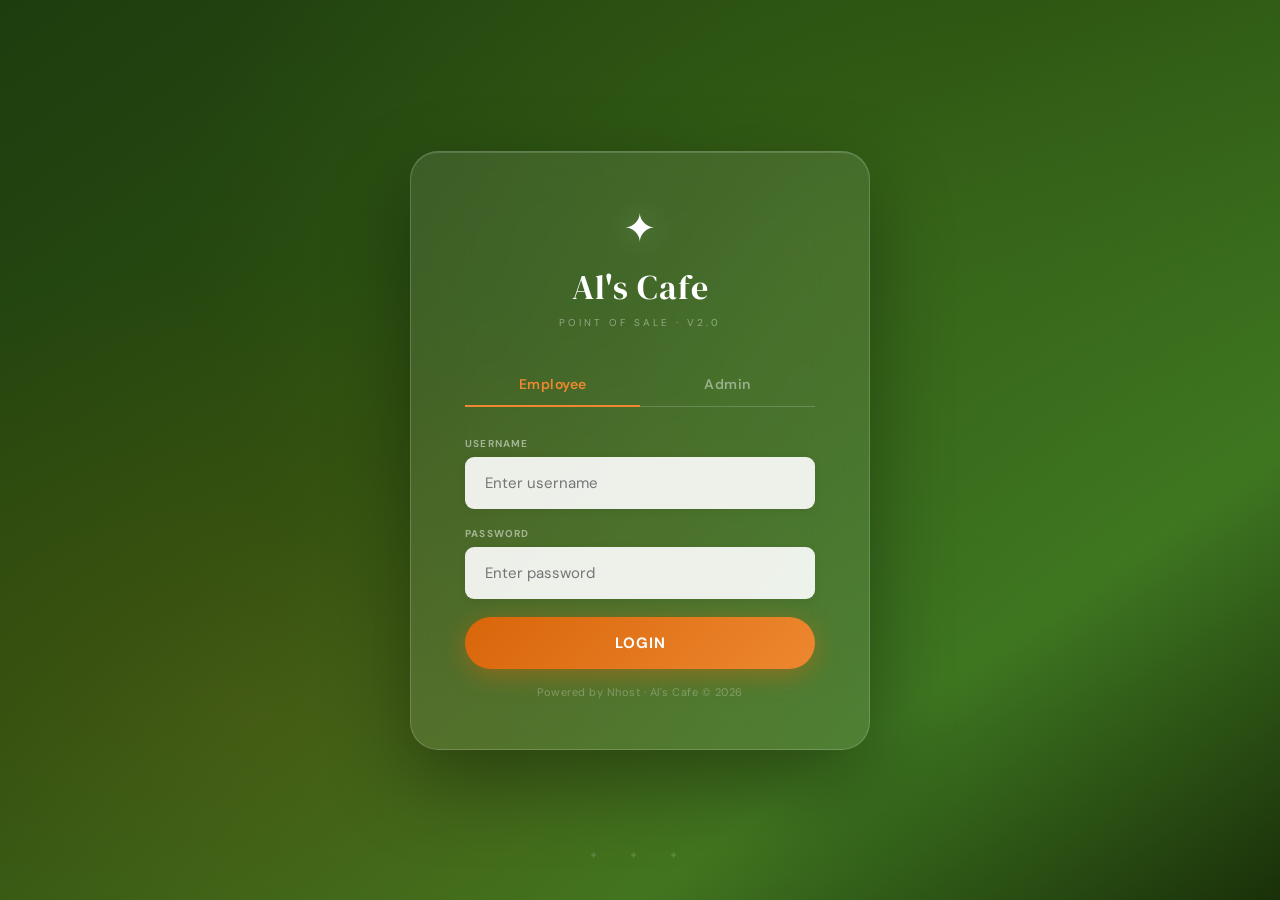
==== commit 375658e1: "Add files via upload" ====
--- a/als_cafe_pos.html
+++ b/als_cafe_pos.html
@@ -2,198 +2,312 @@
 <html lang="en">
 <head>
 <meta charset="UTF-8">
-<meta name="viewport" content="width=device-width, initial-scale=1.0">
-<title>Al's Cafe — POS System</title>
-<link href="https://fonts.googleapis.com/css2?family=DM+Serif+Display:ital@0;1&family=DM+Sans:wght@300;400;500;600;700&display=swap" rel="stylesheet">
+<meta name="viewport" content="width=device-width, initial-scale=1.0, maximum-scale=1.0">
+<title>Al's Cafe — POS System v2</title>
+<link href="https://fonts.googleapis.com/css2?family=DM+Serif+Display:ital@0;1&family=DM+Sans:opsz,wght@9..40,300;9..40,400;9..40,500;9..40,600;9..40,700&display=swap" rel="stylesheet">
 <style>
-  :root {
-    --green-dark:#2d5016;--green-mid:#4a7c1f;--green-light:#7aad3a;
-    --green-pale:#d4e8b8;--green-bg:#f0f4e8;
-    --orange:#e8720c;--orange-light:#f0953a;
-    --red:#c0392b;--text-dark:#1a2e0a;--text-mid:#3d5a1e;--text-light:#6b8f40;
-    --shadow:0 4px 20px rgba(45,80,22,0.12);--radius:14px;--radius-sm:8px;
-  }
-  *{margin:0;padding:0;box-sizing:border-box;}
-  body{font-family:'DM Sans',sans-serif;background:var(--green-bg);color:var(--text-dark);min-height:100vh;overflow-x:hidden;}
-
-  /* LOGIN */
-  #login-page{min-height:100vh;background:linear-gradient(135deg,var(--green-dark) 0%,var(--green-mid) 45%,var(--green-pale) 100%);display:flex;align-items:center;justify-content:center;position:relative;overflow:hidden;}
-  #login-page::before{content:'';position:absolute;inset:0;background:radial-gradient(ellipse at 70% 30%,rgba(255,255,255,0.15) 0%,transparent 60%);}
-  .login-box{background:rgba(255,255,255,0.12);backdrop-filter:blur(20px);border:1px solid rgba(255,255,255,0.25);border-radius:24px;padding:48px 52px;width:480px;position:relative;z-index:1;box-shadow:0 20px 60px rgba(0,0,0,0.25);}
-  .brand-logo{text-align:center;margin-bottom:36px;}
-  .star-icon{font-size:36px;color:white;display:block;margin-bottom:8px;}
-  .brand-name{font-family:'DM Serif Display',serif;font-size:32px;color:white;letter-spacing:1px;}
-  .role-tabs{display:flex;margin-bottom:32px;border-bottom:1px solid rgba(255,255,255,0.3);}
-  .role-tab{flex:1;text-align:center;padding:12px;cursor:pointer;font-size:16px;font-weight:600;color:rgba(255,255,255,0.6);border-bottom:2px solid transparent;margin-bottom:-1px;transition:all 0.2s;}
-  .role-tab.active{color:var(--orange-light);border-bottom-color:var(--orange-light);}
-  .login-label{font-size:12px;font-weight:600;color:rgba(255,255,255,0.7);text-transform:uppercase;letter-spacing:0.8px;margin-bottom:8px;}
-  .login-input{width:100%;padding:14px 18px;background:rgba(255,255,255,0.9);border:2px solid transparent;border-radius:var(--radius-sm);font-size:15px;font-family:'DM Sans',sans-serif;color:var(--text-dark);margin-bottom:20px;outline:none;transition:all 0.2s;}
-  .login-input:focus{border-color:var(--orange);background:white;}
-  .forgot-link{display:block;text-align:center;color:var(--green-pale);font-size:13px;cursor:pointer;margin-top:-12px;margin-bottom:28px;text-decoration:none;}
-  .login-btn{width:100%;padding:16px;background:var(--orange);color:white;border:none;border-radius:50px;font-size:16px;font-weight:700;font-family:'DM Sans',sans-serif;letter-spacing:1px;cursor:pointer;transition:all 0.2s;box-shadow:0 4px 20px rgba(232,114,12,0.4);}
-  .login-btn:hover{background:var(--orange-light);transform:translateY(-1px);}
-  .login-hint{text-align:center;color:rgba(255,255,255,0.5);font-size:12px;margin-top:16px;}
-
-  /* APP */
-  #app{display:none;min-height:100vh;}
-  .sidebar{width:240px;min-height:100vh;background:linear-gradient(180deg,var(--green-dark) 0%,#1e3a0e 100%);display:flex;flex-direction:column;position:fixed;left:0;top:0;bottom:0;z-index:100;box-shadow:4px 0 20px rgba(0,0,0,0.2);}
-  .sidebar-brand{padding:28px 24px 20px;display:flex;align-items:center;gap:12px;border-bottom:1px solid rgba(255,255,255,0.1);}
-  .sidebar-star{width:44px;height:44px;background:rgba(255,255,255,0.15);border-radius:12px;display:flex;align-items:center;justify-content:center;font-size:22px;color:white;}
-  .sidebar-title{font-family:'DM Serif Display',serif;font-size:20px;color:white;}
-  .sidebar-nav{flex:1;padding:20px 0;}
-  .nav-item{display:flex;align-items:center;gap:14px;padding:14px 24px;cursor:pointer;color:rgba(255,255,255,0.6);font-size:15px;font-weight:500;border-left:3px solid transparent;transition:all 0.2s;text-decoration:none;}
-  .nav-item:hover{background:rgba(255,255,255,0.07);color:white;}
-  .nav-item.active{background:rgba(255,255,255,0.12);color:white;border-left-color:var(--orange);}
-  .nav-icon{width:36px;height:36px;background:rgba(255,255,255,0.08);border-radius:10px;display:flex;align-items:center;justify-content:center;font-size:16px;flex-shrink:0;}
-  .nav-item.active .nav-icon{background:var(--orange);}
-  .nav-badge{margin-left:auto;background:var(--red);color:white;font-size:10px;font-weight:700;padding:2px 7px;border-radius:10px;}
-  .sidebar-bottom{padding:20px;border-top:1px solid rgba(255,255,255,0.1);}
-  .user-badge{display:flex;align-items:center;gap:10px;padding:10px 12px;background:rgba(255,255,255,0.08);border-radius:12px;margin-bottom:12px;}
-  .user-avatar{width:36px;height:36px;background:var(--orange);border-radius:50%;display:flex;align-items:center;justify-content:center;font-size:14px;font-weight:700;color:white;flex-shrink:0;}
-  .user-name{font-size:13px;font-weight:600;color:white;}
-  .user-role{font-size:11px;color:rgba(255,255,255,0.5);}
-  .logout-btn{width:100%;padding:10px;background:rgba(192,57,43,0.2);color:#e88080;border:1px solid rgba(192,57,43,0.3);border-radius:var(--radius-sm);font-size:13px;font-weight:600;font-family:'DM Sans',sans-serif;cursor:pointer;transition:all 0.2s;}
-  .logout-btn:hover{background:rgba(192,57,43,0.35);color:#ff9999;}
-  .main-content{margin-left:240px;flex:1;min-height:100vh;background:var(--green-bg);}
-  .page-header{background:white;padding:20px 32px;display:flex;align-items:center;justify-content:space-between;border-bottom:1px solid var(--green-pale);position:sticky;top:0;z-index:50;box-shadow:0 2px 10px rgba(45,80,22,0.06);}
-  .page-title{font-family:'DM Serif Display',serif;font-size:26px;color:var(--text-dark);}
-  .header-actions{display:flex;align-items:center;gap:12px;}
-  .admin-note{font-size:12px;color:var(--text-light);font-style:italic;}
-  .btn-orange{padding:9px 20px;background:var(--orange);color:white;border:none;border-radius:var(--radius-sm);font-size:13px;font-weight:600;font-family:'DM Sans',sans-serif;cursor:pointer;transition:all 0.2s;}
-  .btn-orange:hover{background:var(--orange-light);}
-  .btn-dl{padding:9px 18px;background:#1a4a8a;color:white;border:none;border-radius:var(--radius-sm);font-size:13px;font-weight:600;font-family:'DM Sans',sans-serif;cursor:pointer;transition:all 0.2s;text-decoration:none;display:inline-flex;align-items:center;gap:6px;}
-  .btn-dl:hover{background:#2260b8;transform:translateY(-1px);}
-  .page{display:none;}
-  .page.active{display:block;}
-
-  /* DASHBOARD */
-  .dashboard-layout{display:grid;grid-template-columns:1fr 380px;min-height:calc(100vh - 65px);}
-  .dashboard-left{padding:24px;overflow-y:auto;}
-  .search-bar{display:flex;gap:10px;margin-bottom:20px;}
-  .search-input{flex:1;padding:12px 16px;border:1px solid var(--green-pale);border-radius:var(--radius-sm);font-size:14px;font-family:'DM Sans',sans-serif;background:white;outline:none;}
-  .search-input:focus{border-color:var(--green-light);}
-  .search-btn{padding:12px 16px;background:var(--green-mid);color:white;border:none;border-radius:var(--radius-sm);cursor:pointer;font-size:16px;}
-  .categories-row{display:flex;gap:10px;flex-wrap:wrap;margin-bottom:20px;}
-  .cat-btn{display:flex;flex-direction:column;align-items:center;gap:4px;padding:10px 14px;background:white;border:1px solid var(--green-pale);border-radius:var(--radius-sm);cursor:pointer;transition:all 0.2s;min-width:60px;}
-  .cat-btn.active{background:var(--green-mid);border-color:var(--green-mid);}
-  .cat-icon{font-size:20px;}
-  .cat-label{font-size:11px;font-weight:600;color:var(--text-mid);}
-  .cat-btn.active .cat-label{color:white;}
-  .section-header{display:flex;justify-content:space-between;align-items:center;margin-bottom:16px;}
-  .section-title{font-size:16px;font-weight:700;color:var(--text-dark);}
-  .view-more-btn{font-size:13px;color:var(--orange);background:none;border:none;cursor:pointer;font-weight:600;}
-  .menu-grid{display:grid;grid-template-columns:repeat(auto-fill,minmax(150px,1fr));gap:14px;margin-bottom:28px;}
-  .menu-card{background:white;border-radius:var(--radius);overflow:hidden;box-shadow:var(--shadow);transition:transform 0.2s;cursor:pointer;}
-  .menu-card:hover{transform:translateY(-3px);}
-  .menu-card-img{width:100%;height:110px;overflow:hidden;background:#e8f0d8;}
-  .menu-card-img img{width:100%;height:100%;object-fit:cover;display:block;}
-  .menu-card-body{padding:10px 12px;}
-  .menu-card-name{font-size:13px;font-weight:700;color:var(--text-dark);margin-bottom:4px;}
-  .menu-card-price{font-size:13px;font-weight:700;color:var(--orange);margin-bottom:8px;}
-  .size-btns{display:flex;gap:4px;}
-  .size-btn{padding:4px 8px;border:1px solid var(--green-pale);border-radius:4px;font-size:11px;font-weight:600;cursor:pointer;background:white;color:var(--text-mid);transition:all 0.15s;font-family:'DM Sans',sans-serif;}
-  .size-btn:hover{background:var(--orange);color:white;border-color:var(--orange);}
-
-  /* CART */
-  .dashboard-right{background:white;border-left:1px solid var(--green-pale);display:flex;flex-direction:column;height:calc(100vh - 65px);position:sticky;top:65px;}
-  .cart-header{padding:20px 20px 12px;display:flex;justify-content:space-between;align-items:center;border-bottom:1px solid var(--green-pale);}
-  .cart-title{font-family:'DM Serif Display',serif;font-size:22px;}
-  .cart-order-num{font-size:13px;color:var(--text-light);font-weight:600;}
-  .dine-tabs{display:flex;margin:12px 16px;background:var(--green-bg);border-radius:var(--radius-sm);padding:4px;}
-  .dine-tab{flex:1;padding:8px;border:none;background:transparent;border-radius:var(--radius-sm);font-size:13px;font-weight:600;cursor:pointer;font-family:'DM Sans',sans-serif;color:var(--text-light);transition:all 0.2s;}
-  .dine-tab.active{background:white;color:var(--text-dark);box-shadow:0 2px 6px rgba(0,0,0,0.08);}
-  .cart-items{flex:1;overflow-y:auto;padding:0 16px;}
-  .empty-cart{text-align:center;padding:40px 20px;}
-  .empty-cart-icon{font-size:40px;margin-bottom:8px;}
-  .empty-cart-text{font-size:13px;color:var(--text-light);}
-  .cart-item{display:flex;align-items:center;gap:10px;padding:12px 0;border-bottom:1px solid var(--green-pale);}
-  .cart-item-img{width:44px;height:44px;border-radius:8px;overflow:hidden;background:#e8f0d8;flex-shrink:0;}
-  .cart-item-img img{width:100%;height:100%;object-fit:cover;}
-  .cart-item-info{flex:1;}
-  .cart-item-name{font-size:13px;font-weight:600;}
-  .cart-item-size{font-size:11px;color:var(--text-light);}
-  .cart-item-price{font-size:13px;font-weight:700;color:var(--orange);}
-  .qty-control{display:flex;align-items:center;gap:6px;}
-  .qty-btn{width:26px;height:26px;border-radius:50%;border:1px solid var(--green-pale);background:white;font-size:14px;cursor:pointer;display:flex;align-items:center;justify-content:center;transition:all 0.15s;}
-  .qty-btn:hover{background:var(--orange);color:white;border-color:var(--orange);}
-  .qty-num{font-size:14px;font-weight:700;min-width:16px;text-align:center;}
-  .cart-summary{padding:12px 16px;border-top:1px solid var(--green-pale);}
-  .summary-row{display:flex;justify-content:space-between;padding:5px 0;font-size:14px;}
-  .summary-row.total{font-weight:700;font-size:16px;border-top:1px solid var(--green-pale);margin-top:6px;padding-top:10px;}
-  .confirm-btn{margin:12px 16px 16px;padding:14px;background:var(--green-mid);color:white;border:none;border-radius:var(--radius);font-size:15px;font-weight:700;cursor:pointer;font-family:'DM Sans',sans-serif;transition:all 0.2s;}
-  .confirm-btn:hover{background:var(--green-dark);}
-
-  /* ORDERS */
-  .orders-layout{padding:24px;}
-  .promo-banner{background:linear-gradient(135deg,var(--orange),var(--orange-light));color:white;padding:14px 20px;border-radius:var(--radius);margin-bottom:24px;font-weight:600;font-size:14px;}
-  .orders-section{margin-bottom:28px;}
-  .orders-section-title{font-size:18px;font-weight:700;margin-bottom:14px;}
-  .order-card{background:white;border-radius:var(--radius);box-shadow:var(--shadow);overflow:hidden;margin-bottom:8px;}
-  .order-card-header{display:grid;grid-template-columns:2fr 1fr 1fr 1fr;padding:12px 16px;background:var(--green-pale);font-size:12px;font-weight:700;color:var(--text-mid);text-transform:uppercase;letter-spacing:0.5px;}
-  .order-row{display:grid;grid-template-columns:2fr 1fr 1fr 1fr;padding:12px 16px;border-top:1px solid var(--green-pale);font-size:13px;align-items:center;}
-  .status-badge{padding:4px 10px;border-radius:20px;font-size:11px;font-weight:700;}
-  .status-pending{background:#fff3e0;color:#e65100;}
-  .status-completed{background:#e8f5e9;color:#2e7d32;}
-
-  /* INVENTORY */
-  .inventory-layout{padding:24px;}
-  .inv-card{background:white;border-radius:var(--radius);box-shadow:var(--shadow);padding:20px;margin-bottom:20px;}
-  .inv-table{width:100%;border-collapse:collapse;font-size:13px;}
-  .inv-table th{text-align:left;padding:10px 12px;background:var(--green-pale);font-size:11px;font-weight:700;color:var(--text-mid);text-transform:uppercase;letter-spacing:0.5px;}
-  .inv-table td{padding:10px 12px;border-bottom:1px solid #f0f4e8;}
-  .inv-table tr:last-child td{border-bottom:none;}
-  .table-toolbar{display:flex;justify-content:space-between;align-items:center;margin-bottom:16px;}
-  .toolbar-btns{display:flex;gap:8px;}
-  .btn-add{padding:7px 14px;background:var(--green-mid);color:white;border:none;border-radius:var(--radius-sm);font-size:12px;font-weight:600;cursor:pointer;font-family:'DM Sans',sans-serif;}
-  .btn-delete{padding:7px 14px;background:var(--red);color:white;border:none;border-radius:var(--radius-sm);font-size:12px;font-weight:600;cursor:pointer;font-family:'DM Sans',sans-serif;}
-  .btn-edit-sm{padding:7px 14px;background:var(--orange);color:white;border:none;border-radius:var(--radius-sm);font-size:12px;font-weight:600;cursor:pointer;font-family:'DM Sans',sans-serif;}
-  .stock-ok{color:#2e7d32;font-weight:600;}
-  .stock-low{color:#e65100;font-weight:600;}
-  .stock-out{color:var(--red);font-weight:700;}
-  .row-checkbox{accent-color:var(--orange);width:16px;height:16px;cursor:pointer;}
-  .alert-banner{background:#fff3cd;border:1px solid #ffc107;border-radius:var(--radius-sm);padding:12px 16px;margin-bottom:16px;font-size:13px;color:#856404;display:flex;align-items:center;gap:8px;}
-
-  /* ATTENDANCE */
-  .attendance-layout{padding:24px;}
-  .att-stats{display:grid;grid-template-columns:repeat(4,1fr);gap:16px;margin-bottom:24px;}
-  .att-stat-card{background:white;border-radius:var(--radius);box-shadow:var(--shadow);padding:16px 20px;text-align:center;}
-  .att-stat-num{font-size:28px;font-weight:700;margin-bottom:4px;}
-  .att-stat-label{font-size:12px;color:var(--text-light);font-weight:600;text-transform:uppercase;letter-spacing:0.5px;}
-  .att-green{color:var(--green-mid);}
-  .att-orange{color:var(--orange);}
-  .att-red{color:var(--red);}
-  .att-blue{color:#1a4a8a;}
-  .att-filter-row{display:flex;gap:10px;margin-bottom:16px;align-items:center;flex-wrap:wrap;}
-  .att-filter-row select,.att-filter-row input{padding:8px 12px;border:1px solid var(--green-pale);border-radius:var(--radius-sm);font-size:13px;font-family:'DM Sans',sans-serif;background:white;outline:none;}
-  .att-status-on-time{background:#e8f5e9;color:#2e7d32;padding:4px 10px;border-radius:20px;font-size:11px;font-weight:700;}
-  .att-status-late{background:#fff3e0;color:#e65100;padding:4px 10px;border-radius:20px;font-size:11px;font-weight:700;}
-  .att-status-underload{background:#e3f2fd;color:#1565c0;padding:4px 10px;border-radius:20px;font-size:11px;font-weight:700;}
-  .att-status-absent{background:#fce4ec;color:#c62828;padding:4px 10px;border-radius:20px;font-size:11px;font-weight:700;}
-
-  /* MINI ORDERS */
-  .order-table{width:100%;border-collapse:collapse;font-size:13px;}
-  .order-table th{text-align:left;padding:10px 12px;background:var(--green-pale);font-size:11px;font-weight:700;color:var(--text-mid);text-transform:uppercase;letter-spacing:0.5px;}
-  .order-table td{padding:10px 12px;border-bottom:1px solid #f0f4e8;}
-
-  /* MODAL */
-  .modal-overlay{position:fixed;inset:0;background:rgba(0,0,0,0.4);z-index:1000;display:none;align-items:center;justify-content:center;}
-  .modal-overlay.open{display:flex;}
-  .modal-box{background:white;border-radius:20px;padding:32px;width:440px;max-width:92vw;position:relative;box-shadow:0 20px 60px rgba(0,0,0,0.2);max-height:90vh;overflow-y:auto;}
-  .modal-close{position:absolute;top:16px;right:16px;background:none;border:none;font-size:18px;cursor:pointer;color:var(--text-light);}
-  .modal-title{font-family:'DM Serif Display',serif;font-size:22px;margin-bottom:20px;}
-  .form-group{margin-bottom:16px;}
-  .form-label{display:block;font-size:12px;font-weight:600;color:var(--text-light);text-transform:uppercase;letter-spacing:0.5px;margin-bottom:6px;}
-  .form-input,.form-select{width:100%;padding:11px 14px;border:1px solid var(--green-pale);border-radius:var(--radius-sm);font-size:14px;font-family:'DM Sans',sans-serif;outline:none;background:white;}
-  .form-input:focus,.form-select:focus{border-color:var(--green-light);}
-  .modal-actions{display:flex;gap:10px;margin-top:20px;}
-  .btn-cancel{flex:1;padding:12px;background:var(--green-pale);color:var(--text-mid);border:none;border-radius:var(--radius-sm);font-size:14px;font-weight:600;cursor:pointer;font-family:'DM Sans',sans-serif;}
-  .btn-save{flex:1;padding:12px;background:var(--orange);color:white;border:none;border-radius:var(--radius-sm);font-size:14px;font-weight:600;cursor:pointer;font-family:'DM Sans',sans-serif;}
-
-  /* TOAST */
-  .toast{position:fixed;bottom:28px;left:50%;transform:translateX(-50%) translateY(20px);background:var(--green-dark);color:white;padding:12px 24px;border-radius:50px;font-size:14px;font-weight:600;opacity:0;transition:all 0.3s;z-index:9999;pointer-events:none;}
-  .toast.show{opacity:1;transform:translateX(-50%) translateY(0);}
-  ::-webkit-scrollbar{width:6px;}
-  ::-webkit-scrollbar-thumb{background:var(--green-pale);border-radius:3px;}
+:root{
+  --green-dark:#1e3d0f;--green-mid:#3a6b18;--green-light:#5e9e2e;
+  --green-pale:#cde3a8;--green-bg:#eef4e4;
+  --orange:#d9650a;--orange-light:#ed8830;
+  --red:#b5301f;--text-dark:#111e07;--text-mid:#2d4a14;--text-light:#5a7d34;
+  --blue:#153d7a;--blue-light:#1e52a8;
+  --shadow:0 4px 24px rgba(30,61,15,0.13);--radius:16px;--radius-sm:9px;
+  --card-border:1px solid rgba(30,61,15,0.08);
+  --glass:rgba(255,255,255,0.72);
+}
+*{margin:0;padding:0;box-sizing:border-box;}
+body{font-family:'DM Sans',sans-serif;background:var(--green-bg);color:var(--text-dark);min-height:100vh;overflow-x:hidden;}
+body::before{content:'';position:fixed;inset:0;background:radial-gradient(ellipse 80% 60% at 50% 0%,rgba(94,158,46,0.07) 0%,transparent 70%);pointer-events:none;z-index:0;}
+
+
+/* LOGIN */
+#login-page{min-height:100vh;background:linear-gradient(145deg,var(--green-dark) 0%,#2a5010 40%,#3d7520 75%,#1a3009 100%);display:flex;align-items:center;justify-content:center;position:relative;overflow:hidden;}
+#login-page::before{content:'';position:absolute;inset:0;background:radial-gradient(ellipse at 65% 25%,rgba(94,158,46,0.18) 0%,transparent 55%),radial-gradient(ellipse at 20% 80%,rgba(217,101,10,0.12) 0%,transparent 45%);}
+#login-page::after{content:'✦ ✦ ✦';position:absolute;bottom:38px;left:50%;transform:translateX(-50%);font-size:11px;letter-spacing:14px;color:rgba(255,255,255,0.15);}
+.login-box{background:rgba(255,255,255,0.09);backdrop-filter:blur(28px);border:1px solid rgba(255,255,255,0.18);border-radius:28px;padding:50px 54px;width:460px;position:relative;z-index:1;box-shadow:0 32px 80px rgba(0,0,0,0.35),inset 0 1px 0 rgba(255,255,255,0.15);}
+.brand-logo{text-align:center;margin-bottom:34px;}
+.brand-icon{font-size:40px;color:white;display:block;margin-bottom:10px;text-shadow:0 0 30px rgba(255,255,255,0.3);}
+.brand-name{font-family:'DM Serif Display',serif;font-size:34px;color:white;letter-spacing:1px;}
+.brand-sub{font-size:10px;color:rgba(255,255,255,0.42);margin-top:6px;text-transform:uppercase;letter-spacing:3px;}
+.role-tabs{display:flex;margin-bottom:30px;border-bottom:1px solid rgba(255,255,255,0.18);}
+.role-tab{flex:1;text-align:center;padding:12px;cursor:pointer;font-size:14px;font-weight:600;color:rgba(255,255,255,0.45);border-bottom:2px solid transparent;margin-bottom:-1px;transition:all 0.25s;letter-spacing:0.5px;}
+.role-tab.active{color:var(--orange-light);border-bottom-color:var(--orange-light);}
+.lbl{font-size:10px;font-weight:700;color:rgba(255,255,255,0.5);text-transform:uppercase;letter-spacing:1.2px;margin-bottom:7px;}
+.inp{width:100%;padding:14px 18px;background:rgba(255,255,255,0.9);border:2px solid transparent;border-radius:var(--radius-sm);font-size:15px;font-family:'DM Sans',sans-serif;color:var(--text-dark);margin-bottom:18px;outline:none;transition:all 0.25s;box-shadow:0 2px 8px rgba(0,0,0,0.08);}
+.inp:focus{border-color:var(--orange);background:white;box-shadow:0 4px 16px rgba(217,101,10,0.2);}
+.login-btn{width:100%;padding:16px;background:linear-gradient(135deg,var(--orange),var(--orange-light));color:white;border:none;border-radius:50px;font-size:15px;font-weight:700;font-family:'DM Sans',sans-serif;letter-spacing:1px;cursor:pointer;transition:all 0.25s;box-shadow:0 6px 24px rgba(217,101,10,0.45);}
+.login-btn:hover{transform:translateY(-2px);box-shadow:0 10px 32px rgba(217,101,10,0.55);}
+.login-hint{text-align:center;color:rgba(255,255,255,0.28);font-size:11px;margin-top:16px;letter-spacing:0.5px;}
+
+/* APP */
+#app{display:none;min-height:100vh;flex-direction:row;}
+.sidebar{width:248px;min-height:100vh;background:linear-gradient(190deg,var(--green-dark) 0%,#121f08 100%);display:flex;flex-direction:column;position:fixed;left:0;top:0;bottom:0;z-index:100;box-shadow:6px 0 28px rgba(0,0,0,0.25);}
+.sb-brand{padding:28px 22px 20px;display:flex;align-items:center;gap:13px;border-bottom:1px solid rgba(255,255,255,0.08);}
+.sb-icon{width:46px;height:46px;background:linear-gradient(135deg,var(--orange),var(--orange-light));border-radius:13px;display:flex;align-items:center;justify-content:center;font-size:22px;flex-shrink:0;box-shadow:0 4px 16px rgba(217,101,10,0.4);}
+.sb-title{font-family:'DM Serif Display',serif;font-size:20px;color:white;line-height:1.2;}
+.sb-title small{display:block;font-family:'DM Sans',sans-serif;font-size:9px;color:rgba(255,255,255,0.3);font-style:italic;letter-spacing:1.5px;margin-top:3px;}
+.nhost-chip{margin:10px 18px 4px;display:flex;align-items:center;gap:6px;font-size:10px;color:rgba(255,255,255,0.35);}
+.nhost-dot{width:7px;height:7px;border-radius:50%;background:#555;flex-shrink:0;}
+.nhost-dot.ok{background:#5e9e2e;box-shadow:0 0 0 3px rgba(94,158,46,0.2);}
+.nhost-dot.err{background:#b5301f;}
+.sb-nav{flex:1;padding:18px 10px;}
+.nav-item{display:flex;align-items:center;gap:12px;padding:12px 14px;cursor:pointer;color:rgba(255,255,255,0.48);font-size:13.5px;font-weight:500;border-radius:11px;transition:all 0.2s;text-decoration:none;user-select:none;margin-bottom:3px;letter-spacing:0.2px;}
+.nav-item:hover{background:rgba(255,255,255,0.08);color:rgba(255,255,255,0.85);}
+.nav-item.active{background:rgba(255,255,255,0.12);color:white;box-shadow:inset 0 0 0 1px rgba(255,255,255,0.08);}
+.nav-ico{width:34px;height:34px;background:rgba(255,255,255,0.07);border-radius:9px;display:flex;align-items:center;justify-content:center;font-size:15px;flex-shrink:0;transition:all 0.2s;}
+.nav-item.active .nav-ico{background:var(--orange);box-shadow:0 3px 12px rgba(217,101,10,0.38);}
+.nav-badge{margin-left:auto;background:var(--red);color:white;font-size:10px;font-weight:700;padding:2px 8px;border-radius:10px;}
+.sb-bottom{padding:16px;border-top:1px solid rgba(255,255,255,0.07);}
+.user-badge{display:flex;align-items:center;gap:10px;padding:11px 13px;background:rgba(255,255,255,0.06);border-radius:13px;margin-bottom:10px;border:1px solid rgba(255,255,255,0.06);}
+.user-avatar{width:36px;height:36px;background:linear-gradient(135deg,var(--orange),var(--orange-light));border-radius:50%;display:flex;align-items:center;justify-content:center;font-size:14px;font-weight:700;color:white;flex-shrink:0;}
+.user-name{font-size:13px;font-weight:600;color:white;}
+.user-role{font-size:11px;color:rgba(255,255,255,0.38);}
+.logout-btn{width:100%;padding:10px;background:rgba(181,48,31,0.14);color:#e09090;border:1px solid rgba(181,48,31,0.22);border-radius:var(--radius-sm);font-size:13px;font-weight:600;font-family:'DM Sans',sans-serif;cursor:pointer;transition:all 0.2s;}
+.logout-btn:hover{background:rgba(181,48,31,0.28);color:#f5b0b0;}
+.main-content{margin-left:248px;min-height:100vh;flex:1;overflow-x:hidden;}
+.page-header{background:rgba(255,255,255,0.88);backdrop-filter:blur(12px);padding:16px 28px;display:flex;align-items:center;justify-content:space-between;border-bottom:1px solid rgba(30,61,15,0.09);position:sticky;top:0;z-index:50;box-shadow:0 2px 12px rgba(30,61,15,0.07);}
+.page-title{font-family:'DM Serif Display',serif;font-size:24px;color:var(--text-dark);}
+.hdr-actions{display:flex;align-items:center;gap:9px;}
+.adm-note{font-size:12px;color:var(--text-light);font-style:italic;}
+.btn-o{padding:8px 17px;background:linear-gradient(135deg,var(--orange),var(--orange-light));color:white;border:none;border-radius:var(--radius-sm);font-size:13px;font-weight:600;font-family:'DM Sans',sans-serif;cursor:pointer;transition:all 0.2s;box-shadow:0 2px 8px rgba(217,101,10,0.3);}
+.btn-o:hover{transform:translateY(-1px);box-shadow:0 4px 14px rgba(217,101,10,0.4);}
+.btn-g{padding:8px 17px;background:var(--green-mid);color:white;border:none;border-radius:var(--radius-sm);font-size:13px;font-weight:600;font-family:'DM Sans',sans-serif;cursor:pointer;transition:all 0.2s;}
+.btn-g:hover{background:var(--green-dark);}
+.btn-b{padding:8px 15px;background:var(--blue);color:white;border:none;border-radius:var(--radius-sm);font-size:13px;font-weight:600;font-family:'DM Sans',sans-serif;cursor:pointer;transition:all 0.2s;}
+.btn-b:hover{background:var(--blue-light);}
+.page{display:none;}
+.page.active{display:block;}
+
+/* DASHBOARD */
+.dash-layout{display:grid;grid-template-columns:1fr 370px;min-height:calc(100vh - 61px);}
+.dash-left{padding:22px;overflow-y:auto;}
+.search-bar{display:flex;gap:9px;margin-bottom:18px;}
+.search-input{flex:1;padding:11px 16px;border:1.5px solid var(--green-pale);border-radius:var(--radius-sm);font-size:14px;font-family:'DM Sans',sans-serif;background:white;outline:none;transition:all 0.2s;box-shadow:0 1px 4px rgba(30,61,15,0.06);}
+.search-input:focus{border-color:var(--green-light);box-shadow:0 0 0 3px rgba(94,158,46,0.12);}
+.cats-row{display:flex;gap:9px;flex-wrap:wrap;margin-bottom:18px;}
+.cat-btn{display:flex;flex-direction:column;align-items:center;gap:4px;padding:10px 14px;background:white;border:1.5px solid var(--green-pale);border-radius:var(--radius-sm);cursor:pointer;transition:all 0.2s;min-width:62px;box-shadow:0 1px 4px rgba(30,61,15,0.05);}
+.cat-btn:hover{border-color:var(--green-light);transform:translateY(-1px);}
+.cat-btn.active{background:var(--green-mid);border-color:var(--green-mid);box-shadow:0 4px 14px rgba(58,107,24,0.3);}
+.cat-ico{font-size:20px;}
+.cat-lbl{font-size:11px;font-weight:700;color:var(--text-mid);letter-spacing:0.3px;}
+.cat-btn.active .cat-lbl{color:white;}
+.sec-header{display:flex;justify-content:space-between;align-items:center;margin-bottom:14px;}
+.sec-title{font-size:15px;font-weight:700;color:var(--text-dark);}
+.vm-btn{font-size:13px;color:var(--orange);background:none;border:none;cursor:pointer;font-weight:600;}
+.menu-grid{display:grid;grid-template-columns:repeat(auto-fill,minmax(150px,1fr));gap:13px;margin-bottom:26px;}
+.menu-card{background:white;border-radius:var(--radius);overflow:hidden;box-shadow:var(--shadow);transition:transform 0.2s,box-shadow 0.2s;cursor:default;border:var(--card-border);}
+.menu-card:hover{transform:translateY(-4px);box-shadow:0 12px 32px rgba(30,61,15,0.16);}
+.menu-card-img{width:100%;height:112px;overflow:hidden;background:linear-gradient(135deg,#d4e8b8,#e8f4cc);}
+.menu-card-img img{width:100%;height:100%;object-fit:cover;display:block;transition:transform 0.4s;}
+.menu-card:hover .menu-card-img img{transform:scale(1.06);}
+.menu-card-body{padding:10px 12px 12px;}
+.menu-card-name{font-size:12.5px;font-weight:700;color:var(--text-dark);margin-bottom:3px;}
+.menu-card-price{font-size:13px;font-weight:700;color:var(--orange);margin-bottom:8px;}
+.size-btns{display:flex;gap:4px;flex-wrap:wrap;}
+.sz-btn{padding:4px 9px;border:1.5px solid var(--green-pale);border-radius:5px;font-size:11px;font-weight:700;cursor:pointer;background:white;color:var(--text-mid);transition:all 0.15s;font-family:'DM Sans',sans-serif;}
+.sz-btn:hover{background:var(--orange);color:white;border-color:var(--orange);transform:scale(1.05);}
+
+/* CART */
+.dash-right{background:white;border-left:1.5px solid var(--green-pale);display:flex;flex-direction:column;height:calc(100vh - 61px);position:sticky;top:61px;box-shadow:-4px 0 20px rgba(30,61,15,0.05);}
+.cart-header{padding:18px 18px 12px;display:flex;justify-content:space-between;align-items:center;border-bottom:1.5px solid var(--green-pale);}
+.cart-title{font-family:'DM Serif Display',serif;font-size:22px;}
+.cart-num{font-size:12px;color:var(--text-light);font-weight:700;background:var(--green-bg);padding:4px 10px;border-radius:20px;}
+.dine-tabs{display:flex;margin:12px 14px;background:var(--green-bg);border-radius:var(--radius-sm);padding:3px;gap:3px;}
+.dine-tab{flex:1;padding:8px;border:none;background:transparent;border-radius:8px;font-size:13px;font-weight:600;cursor:pointer;font-family:'DM Sans',sans-serif;color:var(--text-light);transition:all 0.2s;}
+.dine-tab.active{background:white;color:var(--text-dark);box-shadow:0 2px 8px rgba(30,61,15,0.1);}
+.cart-items{flex:1;overflow-y:auto;padding:0 14px;}
+.empty-cart{text-align:center;padding:44px 18px;}
+.empty-cart-icon{font-size:40px;margin-bottom:10px;opacity:0.5;}
+.empty-cart-text{font-size:13px;color:var(--text-light);}
+.cart-item{display:flex;align-items:center;gap:10px;padding:11px 0;border-bottom:1px solid var(--green-pale);}
+.cart-item-img{width:44px;height:44px;border-radius:10px;overflow:hidden;background:linear-gradient(135deg,#d4e8b8,#e8f4cc);flex-shrink:0;}
+.cart-item-img img{width:100%;height:100%;object-fit:cover;}
+.cart-item-info{flex:1;min-width:0;}
+.cart-item-name{font-size:13px;font-weight:600;white-space:nowrap;overflow:hidden;text-overflow:ellipsis;}
+.cart-item-size{font-size:11px;color:var(--text-light);}
+.cart-item-price{font-size:13px;font-weight:700;color:var(--orange);}
+.qty-ctrl{display:flex;align-items:center;gap:5px;flex-shrink:0;}
+.qty-btn{width:26px;height:26px;border-radius:50%;border:1.5px solid var(--green-pale);background:white;font-size:14px;cursor:pointer;display:flex;align-items:center;justify-content:center;transition:all 0.15s;font-weight:700;}
+.qty-btn:hover{background:var(--orange);color:white;border-color:var(--orange);}
+.qty-num{font-size:14px;font-weight:700;min-width:18px;text-align:center;}
+.cart-summary{padding:12px 16px;border-top:1.5px solid var(--green-pale);background:#fafef5;}
+.sum-row{display:flex;justify-content:space-between;padding:4px 0;font-size:14px;}
+.sum-row.total{font-weight:700;font-size:17px;border-top:1.5px solid var(--green-pale);margin-top:6px;padding-top:10px;color:var(--green-dark);}
+.confirm-btn{margin:10px 14px 8px;padding:14px;background:linear-gradient(135deg,var(--green-mid),var(--green-dark));color:white;border:none;border-radius:var(--radius);font-size:15px;font-weight:700;cursor:pointer;font-family:'DM Sans',sans-serif;transition:all 0.2s;box-shadow:0 4px 16px rgba(58,107,24,0.3);letter-spacing:0.3px;}
+.confirm-btn:hover{transform:translateY(-1px);box-shadow:0 8px 24px rgba(58,107,24,0.4);}
+.clear-cart-btn{margin:0 14px 14px;padding:9px;background:transparent;color:#a00;border:1px solid rgba(181,48,31,0.22);border-radius:var(--radius-sm);font-size:12px;font-weight:600;cursor:pointer;font-family:'DM Sans',sans-serif;transition:all 0.2s;}
+.clear-cart-btn:hover{background:rgba(181,48,31,0.07);}
+
+/* ORDERS */
+.orders-layout{padding:22px;}
+.promo-banner{background:linear-gradient(135deg,var(--orange),var(--orange-light));color:white;padding:14px 20px;border-radius:var(--radius);margin-bottom:22px;font-weight:600;font-size:14px;display:flex;align-items:center;justify-content:space-between;box-shadow:0 4px 18px rgba(217,101,10,0.3);}
+.orders-sec{margin-bottom:26px;}
+.orders-sec-title{font-size:16px;font-weight:700;margin-bottom:13px;display:flex;align-items:center;gap:9px;}
+.order-card{background:white;border-radius:var(--radius);box-shadow:var(--shadow);overflow:hidden;margin-bottom:7px;border:var(--card-border);}
+.order-card-hdr{display:grid;grid-template-columns:2fr 1fr 1.5fr 1fr 1fr;padding:11px 16px;background:var(--green-bg);font-size:11px;font-weight:700;color:var(--text-mid);text-transform:uppercase;letter-spacing:0.6px;}
+.order-row{display:grid;grid-template-columns:2fr 1fr 1.5fr 1fr 1fr;padding:12px 16px;border-top:1px solid var(--green-pale);font-size:13px;align-items:center;transition:background 0.15s;}
+.order-row:hover{background:#f6fef0;}
+.sbadge{padding:4px 11px;border-radius:20px;font-size:11px;font-weight:700;}
+.s-pending{background:#fff3e0;color:#c95500;}
+.s-completed{background:#e3f7e3;color:#1b6b1e;}
+.s-voided{background:#fce4ec;color:#9c1616;}
+.complete-btn{padding:5px 12px;background:var(--green-mid);color:white;border:none;border-radius:20px;font-size:11px;font-weight:700;cursor:pointer;font-family:'DM Sans',sans-serif;transition:all 0.2s;}
+.complete-btn:hover{background:var(--green-dark);}
+.void-btn{padding:5px 12px;background:transparent;color:var(--red);border:1px solid rgba(181,48,31,0.35);border-radius:20px;font-size:11px;font-weight:700;cursor:pointer;font-family:'DM Sans',sans-serif;margin-left:4px;transition:all 0.2s;}
+.void-btn:hover{background:rgba(181,48,31,0.1);}
+.emp-notes-banner{background:linear-gradient(135deg,#e3f2fd,#dbeeff);border:1px solid #a8c8f0;border-radius:var(--radius);padding:16px 18px;margin-bottom:18px;}
+.emp-notes-banner h3{font-size:14px;font-weight:700;color:#1565c0;margin-bottom:10px;display:flex;align-items:center;gap:7px;}
+.emp-note-row{background:white;border-radius:9px;padding:10px 14px;margin-bottom:7px;border-left:3px solid #1565c0;font-size:13px;}
+.emp-note-meta{font-size:11px;color:#5c6bc0;font-weight:600;margin-bottom:3px;}
+.emp-note-text{color:var(--text-dark);}
+.emp-note-status{display:inline-block;margin-left:6px;padding:1px 7px;border-radius:10px;font-size:10px;font-weight:700;}
+
+/* INVENTORY */
+.inv-layout{padding:22px;}
+.inv-card{background:white;border-radius:var(--radius);box-shadow:var(--shadow);padding:18px;margin-bottom:18px;border:var(--card-border);}
+.inv-table{width:100%;border-collapse:collapse;font-size:13px;}
+.inv-table th{text-align:left;padding:11px 13px;background:var(--green-bg);font-size:11px;font-weight:700;color:var(--text-mid);text-transform:uppercase;letter-spacing:0.6px;}
+.inv-table th:first-child{border-radius:9px 0 0 9px;}
+.inv-table th:last-child{border-radius:0 9px 9px 0;}
+.inv-table td{padding:11px 13px;border-bottom:1px solid #eef4e4;}
+.inv-table tr:last-child td{border-bottom:none;}
+.inv-table tr:hover td{background:#fafef5;}
+.tbl-toolbar{display:flex;justify-content:space-between;align-items:center;margin-bottom:14px;}
+.tb-btns{display:flex;gap:7px;}
+.btn-add{padding:7px 14px;background:var(--green-mid);color:white;border:none;border-radius:var(--radius-sm);font-size:12px;font-weight:600;cursor:pointer;font-family:'DM Sans',sans-serif;transition:all 0.2s;}
+.btn-add:hover{background:var(--green-dark);}
+.btn-del{padding:7px 14px;background:var(--red);color:white;border:none;border-radius:var(--radius-sm);font-size:12px;font-weight:600;cursor:pointer;font-family:'DM Sans',sans-serif;transition:all 0.2s;}
+.btn-edt{padding:7px 14px;background:var(--orange);color:white;border:none;border-radius:var(--radius-sm);font-size:12px;font-weight:600;cursor:pointer;font-family:'DM Sans',sans-serif;transition:all 0.2s;}
+.stk-ok{color:#1b6b1e;font-weight:700;font-size:11px;background:#e3f7e3;padding:3px 8px;border-radius:10px;}
+.stk-low{color:#c95500;font-weight:700;font-size:11px;background:#fff3e0;padding:3px 8px;border-radius:10px;}
+.stk-out{color:#9c1616;font-weight:700;font-size:11px;background:#fce4ec;padding:3px 8px;border-radius:10px;}
+.row-cb{accent-color:var(--orange);width:16px;height:16px;cursor:pointer;}
+.alert-banner{background:linear-gradient(135deg,#fff8e1,#fff3cd);border:1px solid #ffc107;border-radius:var(--radius-sm);padding:12px 16px;margin-bottom:16px;font-size:13px;color:#7a5a00;display:flex;align-items:center;gap:9px;font-weight:500;}
+
+/* ATTENDANCE */
+.att-layout{padding:22px;}
+.att-stats{display:grid;grid-template-columns:repeat(4,1fr);gap:14px;margin-bottom:22px;}
+.att-stat{background:white;border-radius:var(--radius);box-shadow:var(--shadow);padding:18px 18px 15px;text-align:center;border:var(--card-border);position:relative;overflow:hidden;}
+.att-stat::before{content:'';position:absolute;top:0;left:0;right:0;height:3px;}
+.att-stat:nth-child(1)::before{background:var(--green-light);}
+.att-stat:nth-child(2)::before{background:var(--orange);}
+.att-stat:nth-child(3)::before{background:var(--red);}
+.att-stat:nth-child(4)::before{background:#7b1fa2;}
+.att-num{font-size:30px;font-weight:700;margin-bottom:4px;font-family:'DM Serif Display',serif;}
+.att-lbl{font-size:10px;color:var(--text-light);font-weight:700;text-transform:uppercase;letter-spacing:0.8px;}
+.att-green{color:var(--green-mid);}
+.att-orange{color:var(--orange);}
+.att-red{color:var(--red);}
+.att-blue{color:var(--blue);}
+.att-filters{display:flex;gap:9px;margin-bottom:16px;flex-wrap:wrap;}
+.att-filters select,.att-filters input{padding:9px 13px;border:1.5px solid var(--green-pale);border-radius:var(--radius-sm);font-size:13px;font-family:'DM Sans',sans-serif;background:white;outline:none;transition:border 0.2s;}
+.att-filters select:focus,.att-filters input:focus{border-color:var(--green-light);}
+.stt-on-time{background:#e3f7e3;color:#1b6b1e;padding:4px 11px;border-radius:20px;font-size:11px;font-weight:700;}
+.stt-late{background:#fff3e0;color:#c95500;padding:4px 11px;border-radius:20px;font-size:11px;font-weight:700;}
+.stt-underload{background:#e3f2fd;color:#1565c0;padding:4px 11px;border-radius:20px;font-size:11px;font-weight:700;}
+.stt-absent{background:#fce4ec;color:#c62828;padding:4px 11px;border-radius:20px;font-size:11px;font-weight:700;}
+
+/* MINI ORDERS */
+.order-table{width:100%;border-collapse:collapse;font-size:13px;}
+.order-table th{text-align:left;padding:11px 13px;background:var(--green-bg);font-size:11px;font-weight:700;color:var(--text-mid);text-transform:uppercase;letter-spacing:0.6px;}
+.order-table td{padding:11px 13px;border-bottom:1px solid #eef4e4;}
+
+/* MODAL */
+.modal-overlay{position:fixed;inset:0;background:rgba(0,0,0,0.46);z-index:1000;display:none;align-items:center;justify-content:center;backdrop-filter:blur(4px);}
+.modal-overlay.open{display:flex;}
+.modal-box{background:white;border-radius:22px;padding:32px;width:460px;max-width:92vw;position:relative;box-shadow:0 24px 70px rgba(0,0,0,0.22);max-height:90vh;overflow-y:auto;}
+.modal-close{position:absolute;top:16px;right:16px;background:var(--green-bg);border:none;font-size:16px;cursor:pointer;color:var(--text-light);width:30px;height:30px;border-radius:50%;display:flex;align-items:center;justify-content:center;transition:all 0.2s;}
+.modal-close:hover{background:var(--green-pale);}
+.modal-title{font-family:'DM Serif Display',serif;font-size:22px;margin-bottom:20px;color:var(--text-dark);}
+.fg{margin-bottom:16px;}
+.fl{display:block;font-size:11px;font-weight:700;color:var(--text-light);text-transform:uppercase;letter-spacing:0.8px;margin-bottom:6px;}
+.fi,.fs{width:100%;padding:11px 14px;border:1.5px solid var(--green-pale);border-radius:var(--radius-sm);font-size:14px;font-family:'DM Sans',sans-serif;outline:none;background:white;transition:all 0.2s;}
+.fi:focus,.fs:focus{border-color:var(--green-light);box-shadow:0 0 0 3px rgba(94,158,46,0.1);}
+.modal-actions{display:flex;gap:9px;margin-top:20px;}
+.btn-cancel{flex:1;padding:12px;background:var(--green-bg);color:var(--text-mid);border:none;border-radius:var(--radius-sm);font-size:14px;font-weight:600;cursor:pointer;font-family:'DM Sans',sans-serif;transition:all 0.2s;}
+.btn-cancel:hover{background:var(--green-pale);}
+.btn-save{flex:1;padding:12px;background:linear-gradient(135deg,var(--orange),var(--orange-light));color:white;border:none;border-radius:var(--radius-sm);font-size:14px;font-weight:600;cursor:pointer;font-family:'DM Sans',sans-serif;box-shadow:0 3px 12px rgba(217,101,10,0.3);transition:all 0.2s;}
+.btn-save:hover{transform:translateY(-1px);}
+
+/* RECEIPT */
+.receipt{background:linear-gradient(135deg,#f6fef0,#edfce0);border:1.5px dashed var(--green-pale);border-radius:14px;padding:20px;margin:14px 0;font-size:13px;}
+.receipt-hdr{text-align:center;margin-bottom:13px;padding-bottom:13px;border-bottom:1.5px dashed var(--green-pale);}
+.receipt-title{font-family:'DM Serif Display',serif;font-size:20px;color:var(--green-dark);}
+.receipt-row{display:flex;justify-content:space-between;padding:4px 0;}
+.receipt-total{display:flex;justify-content:space-between;padding:11px 0 0;margin-top:8px;border-top:1.5px dashed var(--green-pale);font-weight:700;font-size:16px;color:var(--green-dark);}
+.receipt-footer{text-align:center;margin-top:12px;padding-top:12px;border-top:1.5px dashed var(--green-pale);font-size:11px;color:var(--text-light);}
+
+/* TOAST */
+.toast{position:fixed;bottom:28px;left:50%;transform:translateX(-50%) translateY(20px);background:var(--green-dark);color:white;padding:12px 24px;border-radius:50px;font-size:14px;font-weight:600;opacity:0;transition:all 0.3s;z-index:9999;pointer-events:none;box-shadow:0 8px 24px rgba(30,61,15,0.35);}
+.toast.show{opacity:1;transform:translateX(-50%) translateY(0);}
+::-webkit-scrollbar{width:5px;}
+::-webkit-scrollbar-thumb{background:var(--green-pale);border-radius:3px;}
+::-webkit-scrollbar-track{background:transparent;}
+
+/* HAMBURGER / MOBILE */
+.hamburger{display:none;background:none;border:none;cursor:pointer;padding:8px;flex-direction:column;gap:5px;z-index:200;}
+.hamburger span{display:block;width:22px;height:2px;background:var(--text-dark);border-radius:2px;transition:all 0.3s;}
+.sidebar-overlay{display:none;position:fixed;inset:0;background:rgba(0,0,0,0.4);z-index:99;}
+.sidebar-overlay.open{display:block;}
+
+/* STATUS BADGES - updated */
+.stt-on-time{background:#e8f5e9;color:#2e7d32;padding:4px 10px;border-radius:20px;font-size:11px;font-weight:700;}
+.stt-late{background:#fff3e0;color:#e65100;padding:4px 10px;border-radius:20px;font-size:11px;font-weight:700;}
+.stt-absent{background:#fce4ec;color:#c62828;padding:4px 10px;border-radius:20px;font-size:11px;font-weight:700;}
+.stt-overtime{background:#ede7f6;color:#6a1b9a;padding:4px 10px;border-radius:20px;font-size:11px;font-weight:700;}
+
+/* ATT COLORS */
+.att-purple{color:#6a1b9a;}
+
+/* TIME IN/OUT EMPLOYEE PANEL */
+.timeclock-panel{background:linear-gradient(135deg,var(--green-dark),#1a3309);border-radius:var(--radius);padding:28px;margin-bottom:20px;color:white;text-align:center;box-shadow:0 8px 32px rgba(45,80,22,0.28);}
+.timeclock-panel .tc-time{font-size:48px;font-weight:700;letter-spacing:2px;font-family:'DM Serif Display',serif;margin-bottom:4px;}
+.timeclock-panel .tc-date{font-size:14px;color:rgba(255,255,255,0.6);margin-bottom:24px;}
+.timeclock-panel .tc-name{font-size:18px;font-weight:700;color:white;margin-bottom:4px;}
+.timeclock-panel .tc-status{font-size:13px;color:rgba(255,255,255,0.55);margin-bottom:24px;}
+.tc-buttons{display:flex;gap:16px;justify-content:center;flex-wrap:wrap;}
+.tc-btn-in{padding:16px 40px;background:var(--green-light);color:white;border:none;border-radius:50px;font-size:16px;font-weight:700;cursor:pointer;font-family:'DM Sans',sans-serif;transition:all 0.2s;box-shadow:0 4px 16px rgba(122,173,58,0.4);}
+.tc-btn-in:hover{transform:translateY(-2px);box-shadow:0 6px 24px rgba(122,173,58,0.5);}
+.tc-btn-in:disabled{background:#555;cursor:not-allowed;transform:none;box-shadow:none;}
+.tc-btn-out{padding:16px 40px;background:var(--orange);color:white;border:none;border-radius:50px;font-size:16px;font-weight:700;cursor:pointer;font-family:'DM Sans',sans-serif;transition:all 0.2s;box-shadow:0 4px 16px rgba(232,114,12,0.35);}
+.tc-btn-out:hover{transform:translateY(-2px);box-shadow:0 6px 24px rgba(232,114,12,0.45);}
+.tc-btn-out:disabled{background:#555;cursor:not-allowed;transform:none;box-shadow:none;}
+.tc-stamped{background:rgba(255,255,255,0.1);border-radius:12px;padding:12px 20px;margin-top:16px;font-size:13px;color:rgba(255,255,255,0.8);}
+.tc-stamped strong{color:white;}
+
+/* DASHBOARD FULLSCREEN */
+@media (min-width:1024px){
+  .dash-layout{display:grid;grid-template-columns:1fr 390px;min-height:calc(100vh - 61px);}
+}
+
+/* RESPONSIVE - Tablet (768px - 1023px) */
+@media (max-width:1023px){
+  .sidebar{transform:translateX(-100%);transition:transform 0.3s ease;z-index:100;}
+  .sidebar.open{transform:translateX(0);}
+  .main-content{margin-left:0;}
+  .hamburger{display:flex;}
+  .dash-layout{display:flex;flex-direction:column;}
+  .dash-right{height:auto;position:relative;top:0;}
+  .att-stats{grid-template-columns:repeat(2,1fr);}
+  .order-card-hdr,.order-row{grid-template-columns:1.5fr 0.8fr 1.5fr 0.8fr 1.2fr;}
+}
+
+/* RESPONSIVE - Mobile (< 768px) */
+@media (max-width:767px){
+  .page-header{padding:12px 16px;}
+  .page-title{font-size:20px;}
+  .dash-left{padding:12px;}
+  .menu-grid{grid-template-columns:repeat(auto-fill,minmax(130px,1fr));gap:10px;}
+  .att-stats{grid-template-columns:repeat(2,1fr);gap:10px;}
+  .inv-table{font-size:12px;}
+  .inv-table th,.inv-table td{padding:8px;}
+  .modal-box{padding:22px;width:96vw;}
+  .timeclock-panel .tc-time{font-size:36px;}
+  .tc-btn-in,.tc-btn-out{padding:14px 28px;font-size:15px;}
+  .hdr-actions{gap:6px;}
+  .btn-o,.btn-g,.btn-b{padding:7px 11px;font-size:12px;}
+}
 </style>
 </head>
 <body>
@@ -202,53 +316,49 @@
 <div id="login-page">
   <div class="login-box">
     <div class="brand-logo">
-      <span class="star-icon">✦</span>
+      <span class="brand-icon">✦</span>
       <div class="brand-name">Al's Cafe</div>
+      <div class="brand-sub">Point of Sale · v2.0</div>
     </div>
     <div class="role-tabs">
       <div class="role-tab active" onclick="switchRole('employee')">Employee</div>
       <div class="role-tab" onclick="switchRole('admin')">Admin</div>
     </div>
-    <div class="login-label">Username</div>
-    <input class="login-input" type="text" placeholder="Username" id="login-username">
-    <div class="login-label">Password</div>
-    <input class="login-input" type="password" placeholder="Password" id="login-password">
-    <a class="forgot-link" href="#">Forgot Password?</a>
+    <div class="lbl">Username</div>
+    <input class="inp" type="text" id="lu" placeholder="Enter username" autocomplete="username">
+    <div class="lbl">Password</div>
+    <input class="inp" type="password" id="lp" placeholder="Enter password" autocomplete="current-password">
     <button class="login-btn" onclick="doLogin()">LOGIN</button>
-    <div class="login-hint">Admin: admin / admin123 &nbsp;|&nbsp; Employee: jerome / emp123</div>
+    <div class="login-hint">Powered by Nhost · Al's Cafe © 2026</div>
   </div>
 </div>
 
 <!-- APP -->
 <div id="app">
-  <div class="sidebar">
-    <div class="sidebar-brand">
-      <div class="sidebar-star">✦</div>
-      <div class="sidebar-title">Al's Cafe</div>
+  <div class="sidebar-overlay" id="sidebar-overlay" onclick="closeSidebar()"></div>
+  <div class="sidebar" id="sidebar">
+    <div class="sb-brand">
+      <div class="sb-icon">✦</div>
+      <div class="sb-title">Al's Cafe<small>POS v2.0 · Nhost</small></div>
     </div>
-    <nav class="sidebar-nav">
-      <div class="nav-item active" onclick="navigate('dashboard')" id="nav-dashboard">
-        <div class="nav-icon">▦</div>Dashboard
-      </div>
+    <div class="nhost-chip"><span class="nhost-dot" id="nd"></span><span id="nl">Offline mode</span></div>
+    <nav class="sb-nav">
+      <div class="nav-item active" onclick="navigate('dashboard')" id="nav-dashboard"><div class="nav-ico">▦</div>Dashboard</div>
       <div class="nav-item" onclick="navigate('orders')" id="nav-orders">
-        <div class="nav-icon">≡</div>Orders
+        <div class="nav-ico">≡</div>Orders
+        <span class="nav-badge" id="pending-badge" style="display:none">0</span>
       </div>
       <div class="nav-item" onclick="navigate('inventory')" id="nav-inventory">
-        <div class="nav-icon">⊞</div>Inventory
+        <div class="nav-ico">⊞</div>Inventory
         <span class="nav-badge" id="low-stock-badge" style="display:none">!</span>
       </div>
-      <a class="nav-item" href="https://sg.docworkspace.com/d/sbRaqs9QghqsLEux_klmncxar016jgty749?sa=601.1037" target="_blank" id="nav-attendance">
-        <div class="nav-icon">📋</div>Attendance
-        <span style="font-size:10px;margin-left:auto;opacity:0.6;">↗</span>
-      </a>
+      <div class="nav-item" onclick="navigate('attendance')" id="nav-attendance"><div class="nav-ico">🕐</div>Logs</div>
+
     </nav>
-    <div class="sidebar-bottom">
+    <div class="sb-bottom">
       <div class="user-badge">
-        <div class="user-avatar" id="sidebar-avatar">A</div>
-        <div>
-          <div class="user-name" id="sidebar-username">Admin</div>
-          <div class="user-role" id="sidebar-role">Administrator</div>
-        </div>
+        <div class="user-avatar" id="sb-avatar">A</div>
+        <div><div class="user-name" id="sb-name">Admin</div><div class="user-role" id="sb-role">Admin</div></div>
       </div>
       <button class="logout-btn" onclick="doLogout()">→ Logout</button>
     </div>
@@ -259,57 +369,57 @@
     <!-- DASHBOARD -->
     <div id="page-dashboard" class="page active">
       <div class="page-header">
-        <div class="page-title">Dashboard</div>
-        <div style="display:flex;align-items:center;gap:16px;">
-          <span style="font-size:13px;color:var(--text-light);font-weight:500;" id="header-time"></span>
-        </div>
+        <div style="display:flex;align-items:center;gap:12px">
+          <button class="hamburger" id="hamburger-btn" onclick="toggleSidebar()">
+            <span></span><span></span><span></span>
+          </button>
+          <div class="page-title">Dashboard</div>
+        </div>
+        <span style="font-size:13px;color:var(--text-light);font-weight:500" id="hdr-time"></span>
       </div>
-      <div class="dashboard-layout">
-        <div class="dashboard-left">
+      <div class="dash-layout">
+        <div class="dash-left">
           <div class="search-bar">
             <input class="search-input" type="text" placeholder="Search menu items..." id="menu-search" oninput="filterMenu()">
-            <button class="search-btn">🔍</button>
+            <button style="padding:11px 15px;background:var(--green-mid);color:white;border:none;border-radius:var(--radius-sm);cursor:pointer;font-size:16px">🔍</button>
           </div>
-          <div style="margin-bottom:6px;font-size:13px;font-weight:600;color:var(--text-light)">Categories</div>
-          <div class="categories-row" id="categories-row"></div>
-          <div class="section-header">
-            <div class="section-title" id="active-cat-label">Espresso</div>
-            <button class="view-more-btn" onclick="navigate('orders')">View More ›</button>
+          <div style="margin-bottom:6px;font-size:12px;font-weight:600;color:var(--text-light)">CATEGORIES</div>
+          <div class="cats-row" id="cats-row"></div>
+          <div class="sec-header">
+            <div class="sec-title" id="active-cat-lbl">Espresso</div>
+            <button class="vm-btn" onclick="navigate('orders')">View Orders ›</button>
           </div>
           <div class="menu-grid" id="menu-grid"></div>
-          <div class="section-header">
-            <div>
-              <div class="section-title">Recent Orders</div>
-            </div>
-            <button class="view-more-btn" onclick="navigate('orders')">View All ›</button>
+          <div class="sec-header">
+            <div class="sec-title">Recent Orders</div>
+            <button class="vm-btn" onclick="navigate('orders')">View All ›</button>
           </div>
           <div class="inv-card" style="padding:0;overflow:hidden">
             <table class="order-table">
-              <thead><tr><th>Customer</th><th>Order #</th><th>Amount</th><th>Status</th></tr></thead>
+              <thead><tr><th>Employee</th><th>Order #</th><th>Items</th><th>Amount</th><th>Status</th></tr></thead>
               <tbody id="mini-orders-body"></tbody>
             </table>
           </div>
         </div>
-        <div class="dashboard-right">
+        <!-- CART -->
+        <div class="dash-right">
           <div class="cart-header">
             <div class="cart-title">Cart</div>
-            <div class="cart-order-num" id="cart-order-num">Order #3301</div>
+            <div class="cart-num" id="cart-num">Order #3301</div>
           </div>
           <div class="dine-tabs">
-            <button class="dine-tab active" id="dine-in-tab" onclick="setDineMode('dine-in')">Dine in</button>
-            <button class="dine-tab" id="take-away-tab" onclick="setDineMode('take-away')">Take away</button>
+            <button class="dine-tab active" id="dt-in" onclick="setDine('dine-in')">Dine In</button>
+            <button class="dine-tab" id="dt-out" onclick="setDine('take-away')">Take Away</button>
           </div>
-          <div class="cart-items" id="cart-items-container">
-            <div class="empty-cart">
-              <div class="empty-cart-icon">☕</div>
-              <div class="empty-cart-text">No items yet. Add from the menu!</div>
-            </div>
+          <div class="cart-items" id="cart-container">
+            <div class="empty-cart"><div class="empty-cart-icon">☕</div><div class="empty-cart-text">No items yet. Add from the menu!</div></div>
           </div>
           <div class="cart-summary">
-            <div class="summary-row"><span>Items</span><span id="cart-items-total">₱0.00</span></div>
-            <div class="summary-row total"><span>Total</span><span id="cart-total">₱0.00</span></div>
+            <div class="sum-row"><span>Subtotal</span><span id="cart-sub">₱0</span></div>
+            <div class="sum-row total"><span>Total</span><span id="cart-total">₱0</span></div>
           </div>
-          <button class="confirm-btn" onclick="confirmOrder()">Confirm Order</button>
+          <button class="clear-cart-btn" onclick="clearCart()">🗑 Clear Cart</button>
+          <button class="confirm-btn" onclick="confirmOrder()">Confirm Order →</button>
         </div>
       </div>
     </div>
@@ -317,307 +427,556 @@
     <!-- ORDERS -->
     <div id="page-orders" class="page">
       <div class="page-header">
-        <div class="page-title">Orders</div>
-        <div class="header-actions">
-          <span class="admin-note" id="orders-admin-note">*Admin only</span>
-          <button class="btn-dl" onclick="downloadOrdersCSV()">⬇ Export CSV</button>
-          <button class="btn-orange" onclick="openModal('order')">+ Add Order</button>
+        <div style="display:flex;align-items:center;gap:12px">
+          <button class="hamburger" onclick="toggleSidebar()"><span></span><span></span><span></span></button>
+          <div class="page-title">Orders</div>
+        </div>
+        <div class="hdr-actions">
+          <button class="btn-b" onclick="dlOrdersCSV()">⬇ Export CSV</button>
+          <button class="btn-o" onclick="openModal('order')">+ Add Order</button>
         </div>
       </div>
       <div class="orders-layout">
-        <div class="promo-banner">🎉 50+ New orders this week!</div>
-        <div class="orders-section">
-          <div class="orders-section-title">Pending</div>
-          <div class="order-card"><div class="order-card-header"><span>Customer</span><span>Order #</span><span>Amount</span><span>Status</span></div></div>
-          <div id="pending-orders-container"></div>
-        </div>
-        <div class="orders-section">
-          <div class="orders-section-title">Completed</div>
-          <div class="order-card"><div class="order-card-header"><span>Customer</span><span>Order #</span><span>Amount</span><span>Status</span></div></div>
-          <div id="completed-orders-container"></div>
+        <div class="promo-banner">
+          <span>🎉 Keep up the great work!</span>
+          <span id="orders-total-lbl" style="font-size:13px;opacity:0.85"></span>
+        </div>
+        <div class="orders-sec">
+          <div class="orders-sec-title"><span style="width:10px;height:10px;border-radius:50%;background:#e65100;display:inline-block"></span>Pending</div>
+          <div class="order-card"><div class="order-card-hdr"><span>Employee</span><span>Order #</span><span>Items</span><span>Amount</span><span>Action</span></div></div>
+          <div id="pending-container"></div>
+        </div>
+        <div class="orders-sec">
+          <div class="orders-sec-title"><span style="width:10px;height:10px;border-radius:50%;background:#2e7d32;display:inline-block"></span>Completed</div>
+          <div class="order-card"><div class="order-card-hdr"><span>Employee</span><span>Order #</span><span>Items</span><span>Amount</span><span>Status</span></div></div>
+          <div id="completed-container"></div>
         </div>
       </div>
     </div>
 
-    <!-- INVENTORY — connected to als_cafe_inventory_db.xlsx -->
+    <!-- INVENTORY -->
     <div id="page-inventory" class="page">
       <div class="page-header">
-        <div class="page-title">Inventory</div>
-        <div class="header-actions">
-          <span class="admin-note">*Admin only</span>
-          <a class="btn-dl" href="https://sg.docworkspace.com/d/sbRaqvJANiJRgHno_gtij0pqjoxu7spibkt?sa=601.1037" target="_blank">↗ Open Spreadsheet</a>
-          <button class="btn-orange" id="inv-edit-btn" onclick="toggleInventoryEdit()">Edit</button>
+        <div style="display:flex;align-items:center;gap:12px">
+          <button class="hamburger" onclick="toggleSidebar()"><span></span><span></span><span></span></button>
+          <div class="page-title">Inventory</div>
+        </div>
+        <div class="hdr-actions">
+          <span class="adm-note" id="inv-adm-note">👁 View Only — Editing restricted to Admin</span>
+          <button class="btn-b" onclick="dlInvCSV()">⬇ Export CSV</button>
+          <button class="btn-o" id="inv-edit-btn" onclick="toggleInvEdit()">Edit</button>
         </div>
       </div>
-      <div class="inventory-layout">
-        <div id="inv-alert-banner" class="alert-banner" style="display:none">
-          ⚠ <span id="inv-alert-text"></span>
-        </div>
-        <div style="margin-bottom:12px;font-size:15px;font-weight:700;color:var(--text-mid)">Categories:</div>
-        <div class="categories-row" id="inv-categories-row" style="margin-bottom:24px"></div>
+      <div class="inv-layout">
+        <div id="inv-alert" class="alert-banner" style="display:none">⚠ <span id="inv-alert-txt"></span></div>
+        <div style="margin-bottom:10px;font-size:14px;font-weight:700;color:var(--text-mid)">Categories:</div>
+        <div class="cats-row" id="inv-cats-row" style="margin-bottom:22px"></div>
         <div class="inv-card">
-          <div class="table-toolbar" id="inv-toolbar" style="display:none">
-            <div class="section-title" id="inv-section-title">Espresso:</div>
-            <div class="toolbar-btns">
-              <button class="btn-add" onclick="openModal('inventory-add')">add (+)</button>
-              <button class="btn-delete" onclick="deleteSelectedInventory()">delete (-)</button>
-              <button class="btn-edit-sm" onclick="openModal('inventory-edit-item')">edit</button>
+          <div class="tbl-toolbar" id="inv-toolbar" style="display:none">
+            <div class="sec-title" id="inv-sec-title">Espresso:</div>
+            <div class="tb-btns">
+              <button class="btn-add" onclick="openModal('inv-add')">+ Add</button>
+              <button class="btn-edt" onclick="openModal('inv-edit')">✏ Edit</button>
+              <button class="btn-del" onclick="delSelectedInv()">✕ Delete</button>
             </div>
           </div>
-          <div id="inv-section-title-static" class="section-title" style="margin-bottom:16px">Espresso:</div>
-          <table class="inv-table" id="inv-table">
-            <thead><tr id="inv-table-header">
-              <th>Item ID</th><th>Item Name</th><th>Unit</th><th>Stock</th><th>Threshold</th><th>Status</th><th>Last Restocked</th><th>Supplier</th>
-            </tr></thead>
-            <tbody id="inv-table-body"></tbody>
+          <div id="inv-sec-static" class="sec-title" style="margin-bottom:14px">Espresso:</div>
+          <table class="inv-table">
+            <thead><tr id="inv-tbl-hdr"></tr></thead>
+            <tbody id="inv-tbl-body"></tbody>
           </table>
         </div>
       </div>
     </div>
 
+    <!-- ATTENDANCE / LOGS -->
+    <div id="page-attendance" class="page">
+      <div class="page-header">
+        <div style="display:flex;align-items:center;gap:12px">
+          <button class="hamburger" onclick="toggleSidebar()"><span></span><span></span><span></span></button>
+          <div class="page-title">Attendance Logs</div>
+        </div>
+        <div class="hdr-actions">
+          <button class="btn-b" onclick="dlAttCSV()">⬇ Export CSV</button>
+          <button class="btn-o" id="att-add-btn" onclick="openModal('att-add')">+ Add Record</button>
+        </div>
+      </div>
+      <div class="att-layout">
+        <!-- EMPLOYEE TIME CLOCK (shown only to employees) -->
+        <div id="timeclock-section" style="display:none">
+          <div class="timeclock-panel">
+            <div class="tc-time" id="tc-clock">--:-- --</div>
+            <div class="tc-date" id="tc-date-lbl"></div>
+            <div class="tc-name" id="tc-emp-name"></div>
+            <div class="tc-status" id="tc-today-status">No log today yet</div>
+            <div class="tc-buttons">
+              <button class="tc-btn-in" id="tc-btn-in" onclick="doTimeIn()">🕐 TIME IN</button>
+              <button class="tc-btn-out" id="tc-btn-out" onclick="doTimeOut()" disabled>🕔 TIME OUT</button>
+            </div>
+            <div class="tc-stamped" id="tc-stamped" style="display:none"></div>
+          </div>
+        </div>
+        <!-- Employee notes banner (shown only to employees for their own records) -->
+        <div id="emp-notes-banner" style="display:none" class="emp-notes-banner">
+          <h3>📋 Notes from Admin</h3>
+          <div id="emp-notes-list"></div>
+        </div>
+        <div class="att-stats">
+          <div class="att-stat"><div class="att-num att-green" id="att-on-time">0</div><div class="att-lbl">Present / On Time</div></div>
+          <div class="att-stat"><div class="att-num att-orange" id="att-late">0</div><div class="att-lbl">Late</div></div>
+          <div class="att-stat"><div class="att-num att-red" id="att-absent">0</div><div class="att-lbl">Absent</div></div>
+          <div class="att-stat"><div class="att-num att-purple" id="att-overtime">0</div><div class="att-lbl">Overtime</div></div>
+        </div>
+        <div class="att-filters">
+          <select id="att-emp" onchange="renderAtt()"><option value="">All Employees</option></select>
+          <select id="att-status" onchange="renderAtt()">
+            <option value="">All Status</option>
+            <option>ON TIME</option><option>LATE</option><option>ABSENT</option><option>OVERTIME</option>
+          </select>
+          <input type="date" id="att-date" onchange="renderAtt()">
+          <button class="btn-g" onclick="clearAttFilters()">Clear</button>
+        </div>
+        <div class="inv-card" style="padding:0;overflow:hidden;overflow-x:auto">
+          <table class="inv-table" style="min-width:640px">
+            <thead><tr><th>Emp ID</th><th>Name</th><th>Date</th><th>Time In</th><th>Time Out</th><th>Hours</th><th>Status</th><th>Notes</th></tr></thead>
+            <tbody id="att-body"></tbody>
+          </table>
+        </div>
+      </div>
+    </div>
+
+    <!-- PAYROLL -->
+
+
   </div>
 </div>
 
-<div class="modal-overlay" id="modal-overlay" onclick="closeModalOnOverlay(event)">
+<div class="modal-overlay" id="modal-overlay" onclick="closeModalOv(event)">
   <div class="modal-box" id="modal-box"></div>
 </div>
 <div class="toast" id="toast"></div>
 
 <script>
-// ═══════════════════════════════════════════════
-// DATA — Synced from als_cafe_employee_db.xlsx
-//        and als_cafe_inventory_db.xlsx
-// ═══════════════════════════════════════════════
-
-// From: als_cafe_employee_db.xlsx → Login Credentials sheet
+// ══════════════════════════════════════════════
+// NHOST / HASURA CONFIGURATION
+// ══════════════════════════════════════════════
+const NHOST_URL = 'https://rbgpysxoiknurfioyenb.hasura.us-east-1.nhost.run/v1/graphql';
+const HASURA_SECRET = 'AlsCafe@Admin2026!';
+
+async function gql(query, variables={}) {
+  try {
+    const r = await fetch(NHOST_URL, {
+      method: 'POST',
+      mode: 'cors',
+      headers: {
+        'Content-Type': 'application/json',
+        'x-hasura-admin-secret': HASURA_SECRET
+      },
+      body: JSON.stringify({ query, variables })
+    });
+    if (!r.ok) throw new Error('HTTP ' + r.status);
+    const d = await r.json();
+    if (d.errors) throw new Error(d.errors[0].message);
+    return d.data;
+  } catch(e) {
+    console.warn('[Nhost Error]', e.message);
+    return null;
+  }
+}
+
+async function checkNhost() {
+  const dot = document.getElementById('nd'), lbl = document.getElementById('nl');
+  lbl.textContent = 'Connecting...';
+  // Retry up to 3 times with 2s delay
+  for (let i = 0; i < 3; i++) {
+    const r = await gql('{ __typename }');
+    if (r) {
+      dot.className = 'nhost-dot ok';
+      lbl.textContent = 'Nhost connected ✓';
+      return;
+    }
+    if (i < 2) await new Promise(res => setTimeout(res, 2000));
+  }
+  dot.className = 'nhost-dot err';
+  lbl.textContent = 'DB unavailable';
+  console.warn('[Nhost] Could not reach:', NHOST_URL);
+  console.warn('[Nhost] Fix: In Nhost > Settings > Hasura, turn OFF "Configure CORS" toggle (allow all origins), then Save.');
+}
+
+// Hasura mutations (table names match your Nhost/Hasura schema)
+const nhostInsertOrder = o => gql(`mutation($obj:orders_insert_input!){insert_orders_one(object:$obj){id}}`,{obj:o});
+const nhostUpdateStock = (id,stock) => gql(`mutation($id:String!,$s:Int!){update_inventory_by_pk(pk_columns:{id:$id},_set:{stock:$s}){id}}`,{id,s:stock});
+const nhostInsertInv = o => gql(`mutation($obj:inventory_insert_input!){insert_inventory_one(object:$obj){id}}`,{obj:o});
+const nhostUpdateInv = (id,obj) => gql(`mutation($id:String!,$obj:inventory_set_input!){update_inventory_by_pk(pk_columns:{id:$id},_set:$obj){id}}`,{id,obj});
+const nhostInsertAtt = o => gql(`mutation($obj:attendance_insert_input!){insert_attendance_one(object:$obj){id}}`,{obj:o});
+const nhostCompleteOrder = id => gql(`mutation($id:Int!){update_orders_by_pk(pk_columns:{id:$id},_set:{status:"Completed"}){id}}`,{id});
+
+async function loadFromHasura() {
+  // Load orders from Hasura
+  const oData = await gql('{ orders(order_by:{id:desc}) { id customer item amount status time } }');
+  console.log('[Hasura] orders:', oData);
+  if (oData && oData.orders) {
+    if (oData.orders.length > 0) {
+      ordersData = oData.orders.map(o => ({
+        id: o.id, customer: o.customer, time: o.time || '--',
+        item: o.item, amount: o.amount, status: o.status
+      }));
+      const maxId = Math.max(...ordersData.map(o => o.id));
+      if (maxId >= orderCounter) orderCounter = maxId + 1;
+      document.getElementById('cart-num').textContent = 'Order #' + orderCounter;
+    } else {
+      ordersData = [];
+    }
+    renderOrders(); renderMiniOrders();
+  }
+  // Load attendance from Hasura
+  const aData = await gql('{ attendance(order_by:{id:desc}) { id emp_id name date time_in time_out hours status notes } }');
+  console.log('[Hasura] attendance:', aData);
+  if (aData && aData.attendance) {
+    if (aData.attendance.length > 0) {
+      attData = aData.attendance.map(a => ({
+        id: a.id, empId: a.emp_id, name: a.name, date: a.date,
+        timeIn: a.time_in, timeOut: a.time_out, hours: a.hours,
+        status: a.status, notes: a.notes || ''
+      }));
+    } else {
+      attData = [];
+    }
+    fillAttDropdown(); renderAtt();
+  }
+}
+
+// ══════════════════════════════════════════════
+// DATA — from als_cafe_employee_db.xlsx
+//         and als_cafe_inventory_db.xlsx
+// ══════════════════════════════════════════════
 const DB_USERS = {
-  'admin':    { empId:'EMP-001', password:'admin123', name:'Al Santos',           role:'Admin / Owner',   access:'Full Access' },
-  'jerome':   { empId:'EMP-002', password:'emp123',   name:'Jerome Mabalot',      role:'Barista',         access:'Employee Access' },
-  'lalaine':  { empId:'EMP-003', password:'lalaine123',name:'Lalaine Miranda',    role:'Cashier',         access:'Employee Access' },
-  'mechaila': { empId:'EMP-004', password:'mec123',   name:'Mechaila Macacalalad',role:'Barista',         access:'Employee Access' },
-  'gabriel':  { empId:'EMP-005', password:'gab123',   name:'Gabriel Nava',        role:'Kitchen Staff',   access:'Employee Access' },
-  'maria':    { empId:'EMP-006', password:'maria123', name:'Maria Cruz',           role:'Supervisor',      access:'Supervisor Access' },
-  'renz':     { empId:'EMP-007', password:'renz123',  name:'Renz Dela Torre',     role:'Barista',         access:'Employee Access' },
-  'bong':     { empId:'EMP-009', password:'bong123',  name:'Bong Villanueva',     role:'Delivery',        access:'Employee Access' },
+  'admin':    {empId:'EMP-001',password:'admin123',   name:'Al Santos',           role:'Admin / Owner',  access:'Full Access'},
+  'jerome':   {empId:'EMP-002',password:'emp123',     name:'Jerome Mabalot',      role:'Barista',        access:'Employee Access'},
+  'lalaine':  {empId:'EMP-003',password:'lalaine123', name:'Lalaine Miranda',     role:'Cashier',        access:'Employee Access'},
+  'mechaila': {empId:'EMP-004',password:'mec123',     name:'Mechaila Macacalalad',role:'Barista',        access:'Employee Access'},
+  'gabriel':  {empId:'EMP-005',password:'gab123',     name:'Gabriel Nava',        role:'Kitchen Staff',  access:'Employee Access'},
+  'maria':    {empId:'EMP-006',password:'maria123',   name:'Maria Cruz',          role:'Supervisor',     access:'Supervisor Access'},
+  'renz':     {empId:'EMP-007',password:'renz123',    name:'Renz Dela Torre',     role:'Barista',        access:'Employee Access'},
+  'bong':     {empId:'EMP-009',password:'bong123',    name:'Bong Villanueva',     role:'Delivery',       access:'Employee Access'},
 };
 
-// From: als_cafe_employee_db.xlsx → Attendance Summary sheet
-let attendanceData = [
-  { id:1,  empId:'EMP-002', name:'Jerome Mabalot',       date:'2026-03-04', timeIn:'08:00 AM', timeOut:'05:00 PM', hours:'9',    status:'ON TIME',   notes:'' },
-  { id:2,  empId:'EMP-003', name:'Lalaine Miranda',       date:'2026-03-04', timeIn:'08:15 AM', timeOut:'--:--',   hours:'--',   status:'LATE',      notes:'No clock-out yet' },
-  { id:3,  empId:'EMP-004', name:'Mechaila Macacalalad',  date:'2026-03-03', timeIn:'09:00 AM', timeOut:'06:00 PM', hours:'9',   status:'ON TIME',   notes:'' },
-  { id:4,  empId:'EMP-005', name:'Gabriel Nava',          date:'2026-03-03', timeIn:'08:00 AM', timeOut:'04:30 PM', hours:'8.5', status:'UNDERLOAD', notes:'Left early' },
-  { id:5,  empId:'EMP-006', name:'Maria Cruz',            date:'2026-03-04', timeIn:'07:45 AM', timeOut:'05:00 PM', hours:'9.25',status:'ON TIME',   notes:'' },
-  { id:6,  empId:'EMP-007', name:'Renz Dela Torre',       date:'2026-03-04', timeIn:'08:00 AM', timeOut:'05:00 PM', hours:'9',   status:'ON TIME',   notes:'' },
-  { id:7,  empId:'EMP-009', name:'Bong Villanueva',       date:'2026-03-04', timeIn:'07:50 AM', timeOut:'04:50 PM', hours:'9',   status:'ON TIME',   notes:'' },
-  { id:8,  empId:'EMP-002', name:'Jerome Mabalot',        date:'2026-03-03', timeIn:'08:00 AM', timeOut:'05:00 PM', hours:'9',   status:'ON TIME',   notes:'' },
-  { id:9,  empId:'EMP-007', name:'Renz Dela Torre',       date:'2026-03-03', timeIn:'09:30 AM', timeOut:'06:30 PM', hours:'9',   status:'LATE',      notes:'Notified supervisor' },
-  { id:10, empId:'EMP-001', name:'Al Santos',             date:'2026-03-04', timeIn:'08:30 AM', timeOut:'08:00 PM', hours:'11.5',status:'ON TIME',   notes:'Admin duty' },
+let attData = [
+  {id:1, empId:'EMP-002',name:'Jerome Mabalot',      date:'2026-03-04',timeIn:'08:00 AM',timeOut:'05:00 PM',hours:'9',    status:'ON TIME',  notes:''},
+  {id:2, empId:'EMP-003',name:'Lalaine Miranda',      date:'2026-03-04',timeIn:'08:15 AM',timeOut:'--:--',  hours:'--',   status:'LATE',     notes:'No clock-out yet'},
+  {id:3, empId:'EMP-004',name:'Mechaila Macacalalad', date:'2026-03-03',timeIn:'09:00 AM',timeOut:'06:00 PM',hours:'9',   status:'ON TIME',  notes:''},
+  {id:4, empId:'EMP-005',name:'Gabriel Nava',         date:'2026-03-03',timeIn:'08:00 AM',timeOut:'07:30 PM',hours:'11.5',status:'OVERTIME', notes:'Extended shift'},
+  {id:5, empId:'EMP-006',name:'Maria Cruz',           date:'2026-03-04',timeIn:'07:45 AM',timeOut:'05:00 PM',hours:'9.25',status:'ON TIME',  notes:''},
+  {id:6, empId:'EMP-007',name:'Renz Dela Torre',      date:'2026-03-04',timeIn:'08:00 AM',timeOut:'05:00 PM',hours:'9',   status:'ON TIME',  notes:''},
+  {id:7, empId:'EMP-009',name:'Bong Villanueva',      date:'2026-03-04',timeIn:'--:--',  timeOut:'--:--',  hours:'--',   status:'ABSENT',   notes:'No show'},
+  {id:8, empId:'EMP-002',name:'Jerome Mabalot',       date:'2026-03-03',timeIn:'08:00 AM',timeOut:'05:00 PM',hours:'9',   status:'ON TIME',  notes:''},
+  {id:9, empId:'EMP-007',name:'Renz Dela Torre',      date:'2026-03-03',timeIn:'09:30 AM',timeOut:'06:30 PM',hours:'9',   status:'LATE',     notes:'Notified supervisor'},
+  {id:10,empId:'EMP-001',name:'Al Santos',            date:'2026-03-04',timeIn:'08:30 AM',timeOut:'08:00 PM',hours:'11.5',status:'OVERTIME', notes:'Admin duty'},
 ];
 
-// From: als_cafe_inventory_db.xlsx → Inventory Master List sheet
-let inventoryData = {
-  'Espresso': [
-    { id:'INV-001', name:'Arabica Beans',     unit:'Grams (g)',     stock:4500, threshold:1000, lastRestocked:'2026-03-01', supplier:'CoffeeHub PH',   notes:'Premium Grade A' },
-    { id:'INV-002', name:'Espresso Roast',    unit:'Grams (g)',     stock:850,  threshold:1000, lastRestocked:'2026-03-01', supplier:'CoffeeHub PH',   notes:'Low stock — reorder' },
-    { id:'INV-003', name:'Whole Milk',        unit:'Liters (L)',    stock:12,   threshold:5,    lastRestocked:'2026-03-01', supplier:'FarmFresh Dairy', notes:'' },
-    { id:'INV-004', name:'Oat Milk',          unit:'Liters (L)',    stock:2,    threshold:2,    lastRestocked:'2026-03-01', supplier:'PlantBase PH',   notes:'At threshold' },
-    { id:'INV-005', name:'Paper Cups (80oz)', unit:'Pieces (pcs)',  stock:150,  threshold:100,  lastRestocked:'2026-03-01', supplier:'PackagingPro',   notes:'' },
+
+
+let invData = {
+  'Espresso':[
+    {id:'INV-001',name:'Arabica Beans',       unit:'Grams (g)',     stock:4500,threshold:1000,lastRestocked:'2026-03-01',supplier:'CoffeeHub PH',   notes:'Premium Grade A — used in all espresso drinks'},
+    {id:'INV-002',name:'Espresso Roast Beans', unit:'Grams (g)',     stock:850, threshold:1000,lastRestocked:'2026-03-07',supplier:'CoffeeHub PH',   notes:'Low stock — reorder soon'},
+    {id:'INV-003',name:'Whole Milk',           unit:'Liters (L)',    stock:12,  threshold:5,   lastRestocked:'2026-03-01',supplier:'FarmFresh Dairy',notes:'Used in Cappuccino, Macchiato'},
+    {id:'INV-004',name:'Oat Milk',             unit:'Liters (L)',    stock:6,   threshold:2,   lastRestocked:'2026-03-10',supplier:'PlantBase PH',   notes:'Alt milk option'},
+    {id:'INV-005',name:'Paper Cups (8oz)',      unit:'Pieces (pcs)',  stock:150, threshold:100, lastRestocked:'2026-03-01',supplier:'PackagingPro',   notes:'For hot espresso drinks'},
+    {id:'INV-006',name:'Sugar Syrup',           unit:'ml',            stock:2000,threshold:500, lastRestocked:'2026-03-05',supplier:'FoodBasics PH', notes:'Used across all drinks'},
+    {id:'INV-007',name:'Filtered Water',        unit:'Liters (L)',    stock:50,  threshold:20,  lastRestocked:'2026-03-10',supplier:'AquaPure MNL',  notes:'Americano, Lungo, Ristretto base'},
   ],
-  'Milk-based': [
-    { id:'INV-006', name:'Full Cream Milk',   unit:'Liters (L)',    stock:8,    threshold:5,    lastRestocked:'2026-03-01', supplier:'FarmFresh Dairy', notes:'' },
-    { id:'INV-007', name:'Skimmed Milk',      unit:'Liters (L)',    stock:4,    threshold:3,    lastRestocked:'2026-03-01', supplier:'FarmFresh Dairy', notes:'' },
+  'Milk-based':[
+    {id:'INV-008',name:'Full Cream Milk',       unit:'Liters (L)',    stock:18,  threshold:5,   lastRestocked:'2026-03-01',supplier:'FarmFresh Dairy',notes:'Base for Latte, Flat White, Mocha'},
+    {id:'INV-009',name:'Skimmed Milk',          unit:'Liters (L)',    stock:8,   threshold:3,   lastRestocked:'2026-03-01',supplier:'FarmFresh Dairy',notes:'Low-fat option'},
+    {id:'INV-010',name:'Chocolate Sauce',        unit:'ml',            stock:1200,threshold:400, lastRestocked:'2026-03-05',supplier:'ChocolateCraft',notes:'For Mocha drinks'},
+    {id:'INV-011',name:'Vanilla Syrup',          unit:'ml',            stock:1500,threshold:400, lastRestocked:'2026-03-05',supplier:'FoodBasics PH', notes:'For Latte flavoring'},
+    {id:'INV-012',name:'Milk Frother Foam',      unit:'Liters (L)',    stock:5,   threshold:2,   lastRestocked:'2026-03-08',supplier:'FarmFresh Dairy',notes:'Steamed milk foam for Flat White'},
   ],
-  'Non-Coffee': [
-    { id:'INV-008', name:'Matcha Powder',     unit:'Grams (g)',     stock:500,  threshold:200,  lastRestocked:'2026-03-01', supplier:'TeaLeaf Supply',  notes:'' },
-    { id:'INV-009', name:'Chamomile Bags',    unit:'Pieces (pcs)',  stock:60,   threshold:30,   lastRestocked:'2026-03-01', supplier:'TeaLeaf Supply',  notes:'' },
-    { id:'INV-010', name:'Cocoa Powder',      unit:'Grams (g)',     stock:400,  threshold:150,  lastRestocked:'2026-03-01', supplier:'CoffeeHub PH',   notes:'' },
+  'Non-Coffee':[
+    {id:'INV-013',name:'Matcha Powder',          unit:'Grams (g)',     stock:500, threshold:200, lastRestocked:'2026-03-01',supplier:'TeaLeaf Supply', notes:'For Matcha Latte'},
+    {id:'INV-014',name:'Chamomile Tea Bags',      unit:'Pieces (pcs)',  stock:60,  threshold:30,  lastRestocked:'2026-03-01',supplier:'TeaLeaf Supply', notes:'For Chamomile Tea'},
+    {id:'INV-015',name:'Cocoa Powder',            unit:'Grams (g)',     stock:400, threshold:150, lastRestocked:'2026-03-01',supplier:'CoffeeHub PH',   notes:'For Hot Choco'},
+    {id:'INV-016',name:'Whole Milk (Non-Coffee)', unit:'Liters (L)',    stock:10,  threshold:4,   lastRestocked:'2026-03-05',supplier:'FarmFresh Dairy',notes:'Used in Matcha Latte & Hot Choco'},
+    {id:'INV-017',name:'Honey',                   unit:'ml',            stock:800, threshold:200, lastRestocked:'2026-03-04',supplier:'NaturalHarvest',notes:'Sweetener for tea & matcha'},
   ],
-  'Iced': [
-    { id:'INV-011', name:'Ice Cubes',         unit:'Kilograms (kg)',stock:15,   threshold:5,    lastRestocked:'2026-03-01', supplier:'IcePack MNL',    notes:'' },
-    { id:'INV-012', name:'Plastic Cups (22oz)',unit:'Pieces (pcs)', stock:200,  threshold:100,  lastRestocked:'2026-03-01', supplier:'PackagingPro',   notes:'' },
-    { id:'INV-013', name:'Plastic Straws',    unit:'Pieces (pcs)',  stock:300,  threshold:100,  lastRestocked:'2026-03-01', supplier:'PackagingPro',   notes:'' },
+  'Iced':[
+    {id:'INV-018',name:'Ice Cubes',               unit:'Kilograms (kg)',stock:25,  threshold:8,   lastRestocked:'2026-03-01',supplier:'IcePack MNL',   notes:'Used in all iced drinks'},
+    {id:'INV-019',name:'Plastic Cups (22oz)',      unit:'Pieces (pcs)', stock:200, threshold:100, lastRestocked:'2026-03-01',supplier:'PackagingPro',   notes:'For all iced drinks'},
+    {id:'INV-020',name:'Plastic Straws',           unit:'Pieces (pcs)',  stock:300, threshold:100, lastRestocked:'2026-03-01',supplier:'PackagingPro',   notes:'For iced drinks'},
+    {id:'INV-021',name:'Cold Brew Concentrate',    unit:'ml',            stock:3000,threshold:1000,lastRestocked:'2026-03-06',supplier:'CoffeeHub PH',   notes:'Base for Iced Americano & Iced Latte'},
+    {id:'INV-022',name:'Full Cream Milk (Iced)',   unit:'Liters (L)',    stock:10,  threshold:4,   lastRestocked:'2026-03-06',supplier:'FarmFresh Dairy',notes:'For Iced Latte'},
+    {id:'INV-023',name:'Matcha Powder (Iced)',     unit:'Grams (g)',     stock:300, threshold:100, lastRestocked:'2026-03-06',supplier:'TeaLeaf Supply', notes:'For Iced Matcha'},
+    {id:'INV-024',name:'Simple Syrup (Iced)',      unit:'ml',            stock:1500,threshold:400, lastRestocked:'2026-03-06',supplier:'FoodBasics PH', notes:'Sweetener for iced drinks'},
   ],
-  'Pastries': [
-    { id:'INV-014', name:'Croissants',        unit:'Pieces (pcs)',  stock:12,   threshold:5,    lastRestocked:'2026-03-01', supplier:'BakeryFresh',    notes:'Delivered daily' },
-    { id:'INV-015', name:'Muffin Mix',        unit:'Grams (g)',     stock:800,  threshold:400,  lastRestocked:'2026-03-01', supplier:'BakeryFresh',    notes:'' },
-    { id:'INV-016', name:'Chocolate Chips',   unit:'Grams (g)',     stock:300,  threshold:100,  lastRestocked:'2026-03-01', supplier:'BakeryFresh',    notes:'' },
+  'Pastries':[
+    {id:'INV-025',name:'Croissants',              unit:'Pieces (pcs)',  stock:12,  threshold:5,   lastRestocked:'2026-03-05',supplier:'BakeryFresh',   notes:'Delivered daily — sold as-is'},
+    {id:'INV-026',name:'Blueberry Muffin Mix',    unit:'Grams (g)',     stock:800, threshold:400, lastRestocked:'2026-03-01',supplier:'BakeryFresh',   notes:'For Blueberry Muffin'},
+    {id:'INV-027',name:'Blueberries (Dried)',      unit:'Grams (g)',     stock:300, threshold:100, lastRestocked:'2026-03-01',supplier:'BakeryFresh',   notes:'Filling for muffins'},
+    {id:'INV-028',name:'Chocolate Chips',          unit:'Grams (g)',     stock:300, threshold:100, lastRestocked:'2026-03-01',supplier:'BakeryFresh',   notes:'For Chocolate Donut glaze'},
+    {id:'INV-029',name:'Donut Dough Mix',          unit:'Grams (g)',     stock:1200,threshold:500, lastRestocked:'2026-03-01',supplier:'BakeryFresh',   notes:'Base for Chocolate Donut'},
+    {id:'INV-030',name:'Butter',                   unit:'Grams (g)',     stock:500, threshold:150, lastRestocked:'2026-03-02',supplier:'FarmFresh Dairy',notes:'Used in croissants & muffins'},
   ]
 };
 
-// ═══════════════════════════════════════════════
+// ══════════════════════════════════════════════
 // MENU DATA
-// ═══════════════════════════════════════════════
-let currentRole='employee', currentPage='dashboard';
-let currentUser={name:'Al Santos',role:'Admin / Owner'};
-let cart=[], orderCounter=3301, dineMode='dine-in', inventoryEditMode=false;
-let activeCategory='Espresso', activeInvCategory='Espresso';
-
-const CATEGORIES=[
+// ══════════════════════════════════════════════
+let currentUser={}, cart=[], orderCounter=3301, dineMode='dine-in';
+let invEditMode=false, activeCat='Espresso', activeInvCat='Espresso';
+
+const CATS=[
   {name:'Espresso',icon:'☕'},{name:'Milk-based',icon:'🥛'},
   {name:'Non-Coffee',icon:'🍵'},{name:'Iced',icon:'🧊'},{name:'Pastries',icon:'🍩'}
 ];
-const MENU_ITEMS={
+
+const MENU={
   'Espresso':[
-    {id:1,name:'Espresso Solo',price:69, sizes:['R','M','L'],img:'https://images.unsplash.com/photo-1510707577719-ae7c14805e3a?w=200&q=80'},
-    {id:2,name:'Americano',    price:79, sizes:['R','M','L'],img:'https://images.unsplash.com/photo-1551030173-122aabc4489c?w=200&q=80'},
-    {id:3,name:'Cappuccino',   price:89, sizes:['R','M','L'],img:'https://images.unsplash.com/photo-1572442388796-11668a67e53d?w=200&q=80'},
-    {id:4,name:'Macchiato',    price:95, sizes:['R','M','L'],img:'https://images.unsplash.com/photo-1485808191679-5f86510bd9d4?w=200&q=80'},
-    {id:5,name:'Lungo',        price:85, sizes:['R','M','L'],img:'https://images.unsplash.com/photo-1517701550927-30cf4ba1dba5?w=200&q=80'},
-    {id:6,name:'Ristretto',    price:75, sizes:['R','M','L'],img:'https://images.unsplash.com/photo-1504630083234-14187a9df0f5?w=200&q=80'},
+    {id:1, name:'Espresso Solo', price:69, adj:{R:0,M:15,L:25}, sizes:['R','M','L'],img:'https://images.unsplash.com/photo-1510707577719-ae7c14805e3a?w=200&q=80'},
+    {id:2, name:'Americano',    price:79, adj:{R:0,M:15,L:25}, sizes:['R','M','L'],img:'https://images.unsplash.com/photo-1551030173-122aabc4489c?w=200&q=80'},
+    {id:3, name:'Cappuccino',   price:89, adj:{R:0,M:15,L:25}, sizes:['R','M','L'],img:'https://images.unsplash.com/photo-1572442388796-11668a67e53d?w=200&q=80'},
+    {id:4, name:'Macchiato',    price:95, adj:{R:0,M:15,L:25}, sizes:['R','M','L'],img:'https://images.unsplash.com/photo-1485808191679-5f86510bd9d4?w=200&q=80'},
+    {id:5, name:'Lungo',        price:85, adj:{R:0,M:15,L:25}, sizes:['R','M','L'],img:'https://images.unsplash.com/photo-1517701550927-30cf4ba1dba5?w=200&q=80'},
+    {id:6, name:'Ristretto',    price:75, adj:{R:0,M:15,L:25}, sizes:['R','M','L'],img:'https://images.unsplash.com/photo-1504630083234-14187a9df0f5?w=200&q=80'},
   ],
   'Milk-based':[
-    {id:7,name:'Latte',     price:99, sizes:['R','M','L'],img:'https://images.unsplash.com/photo-1561047029-3000c68339ca?w=200&q=80'},
-    {id:8,name:'Flat White',price:99, sizes:['R','M','L'],img:'https://images.unsplash.com/photo-1577968897966-3d4325b36b61?w=200&q=80'},
-    {id:9,name:'Mocha',     price:109,sizes:['R','M','L'],img:'https://images.unsplash.com/photo-1558618666-fcd25c85cd64?w=200&q=80'},
+    {id:7, name:'Latte',     price:99, adj:{R:0,M:15,L:25}, sizes:['R','M','L'],img:'https://images.unsplash.com/photo-1561047029-3000c68339ca?w=200&q=80'},
+    {id:8, name:'Flat White',price:99, adj:{R:0,M:15,L:25}, sizes:['R','M','L'],img:'https://images.unsplash.com/photo-1577968897966-3d4325b36b61?w=200&q=80'},
+    {id:9, name:'Mocha',     price:109,adj:{R:0,M:15,L:25}, sizes:['R','M','L'],img:'https://images.unsplash.com/photo-1572286258217-215cf8e7e054?w=200&q=80'},
   ],
   'Non-Coffee':[
-    {id:10,name:'Matcha Latte', price:119,sizes:['R','M','L'],img:'https://images.unsplash.com/photo-1536256263959-770b48d82b0a?w=200&q=80'},
-    {id:11,name:'Chamomile Tea',price:79, sizes:['R','M','L'],img:'https://images.unsplash.com/photo-1544787219-7f47ccb76574?w=200&q=80'},
-    {id:12,name:'Hot Choco',    price:89, sizes:['R','M','L'],img:'https://images.unsplash.com/photo-1542990253-0d0f5be5f0ed?w=200&q=80'},
+    {id:10,name:'Matcha Latte', price:119,adj:{R:0,M:15,L:25},sizes:['R','M','L'],img:'https://images.unsplash.com/photo-1536256263959-770b48d82b0a?w=200&q=80'},
+    {id:11,name:'Chamomile Tea',price:79, adj:{R:0,M:10,L:15},sizes:['R','M','L'],img:'https://images.unsplash.com/photo-1544787219-7f47ccb76574?w=200&q=80'},
+    {id:12,name:'Hot Choco',    price:89, adj:{R:0,M:15,L:25},sizes:['R','M','L'],img:'https://images.unsplash.com/photo-1542990253-0d0f5be5f0ed?w=200&q=80'},
   ],
   'Iced':[
-    {id:13,name:'Iced Americano',price:79, sizes:['R','M','L'],img:'https://images.unsplash.com/photo-1461023058943-07fcbe16d735?w=200&q=80'},
-    {id:14,name:'Iced Latte',    price:109,sizes:['R','M','L'],img:'https://images.unsplash.com/photo-1517959105821-eaf2591984d2?w=200&q=80'},
-    {id:15,name:'Iced Matcha',   price:129,sizes:['R','M','L'],img:'https://images.unsplash.com/photo-1515823064-d6e0c04616a7?w=200&q=80'},
+    {id:13,name:'Iced Americano',price:79, adj:{R:0,M:15,L:25},sizes:['R','M','L'],img:'https://images.unsplash.com/photo-1461023058943-07fcbe16d735?w=200&q=80'},
+    {id:14,name:'Iced Latte',    price:109,adj:{R:0,M:15,L:25},sizes:['R','M','L'],img:'https://images.unsplash.com/photo-1495474472287-4d71bcdd2085?w=200&q=80'},
+    {id:15,name:'Iced Matcha',   price:129,adj:{R:0,M:15,L:25},sizes:['R','M','L'],img:'https://images.unsplash.com/photo-1515823064-d6e0c04616a7?w=200&q=80'},
   ],
   'Pastries':[
-    {id:16,name:'Croissant',       price:69,sizes:[],img:'https://images.unsplash.com/photo-1555507036-ab1f4038808a?w=200&q=80'},
-    {id:17,name:'Blueberry Muffin',price:79,sizes:[],img:'https://images.unsplash.com/photo-1607958996333-41aef7caefaa?w=200&q=80'},
-    {id:18,name:'Chocolate Donut', price:59,sizes:[],img:'https://images.unsplash.com/photo-1551024601-bec78aea704b?w=200&q=80'},
+    {id:16,name:'Croissant',        price:69,adj:{},sizes:[],img:'https://images.unsplash.com/photo-1555507036-ab1f4038808a?w=200&q=80'},
+    {id:17,name:'Blueberry Muffin', price:79,adj:{},sizes:[],img:'https://images.unsplash.com/photo-1607958996333-41aef7caefaa?w=200&q=80'},
+    {id:18,name:'Chocolate Donut',  price:59,adj:{},sizes:[],img:'https://images.unsplash.com/photo-1551024601-bec78aea704b?w=200&q=80'},
   ]
 };
+
 let ordersData=[
-  {id:3300,customer:'Walk-in',time:'10:30 AM',item:'1x Espresso Solo',  amount:69, status:'Completed'},
-  {id:3299,customer:'Walk-in',time:'10:15 AM',item:'1x Americano',      amount:79, status:'Pending'},
+  {id:3300,customer:'Walk-in',time:'10:30 AM',item:'1x Espresso Solo (Reg)',  amount:69, status:'Completed'},
+  {id:3299,customer:'Walk-in',time:'10:15 AM',item:'1x Americano (Med)',      amount:94, status:'Completed'},
+  {id:3298,customer:'Walk-in',time:'09:50 AM',item:'1x Matcha Latte (Lrg)',  amount:144,status:'Pending'},
 ];
 
-// ═══════════════════════════════════════════════
-// LOGIN
-// ═══════════════════════════════════════════════
+// ══════════════════════════════════════════════
+// INGREDIENT RECIPE MAP
+// Maps menu item name → ingredients deducted per serving (qty per order)
+// Units match invData units for each item
+// ══════════════════════════════════════════════
+const RECIPES = {
+  // ESPRESSO
+  'Espresso Solo':  [['INV-001',18],['INV-005',1],['INV-006',10]],
+  'Americano':      [['INV-001',18],['INV-007',0.15],['INV-005',1],['INV-006',10]],
+  'Cappuccino':     [['INV-001',18],['INV-003',0.12],['INV-005',1],['INV-006',10]],
+  'Macchiato':      [['INV-001',18],['INV-003',0.05],['INV-005',1],['INV-006',10]],
+  'Lungo':          [['INV-001',22],['INV-007',0.1], ['INV-005',1],['INV-006',10]],
+  'Ristretto':      [['INV-001',14],['INV-005',1],['INV-006',5]],
+  // MILK-BASED
+  'Latte':          [['INV-001',18],['INV-008',0.2],['INV-011',5],['INV-005',1]],
+  'Flat White':     [['INV-001',18],['INV-012',0.06],['INV-008',0.15],['INV-005',1]],
+  'Mocha':          [['INV-001',18],['INV-008',0.2],['INV-010',20],['INV-005',1]],
+  // NON-COFFEE
+  'Matcha Latte':   [['INV-013',8],['INV-016',0.2],['INV-017',15],['INV-005',1]],
+  'Chamomile Tea':  [['INV-014',1],['INV-017',10],['INV-005',1]],
+  'Hot Choco':      [['INV-015',20],['INV-016',0.2],['INV-017',15],['INV-005',1]],
+  // ICED
+  'Iced Americano': [['INV-021',120],['INV-018',0.2],['INV-024',15],['INV-019',1],['INV-020',1]],
+  'Iced Latte':     [['INV-021',100],['INV-022',0.15],['INV-018',0.25],['INV-024',15],['INV-019',1],['INV-020',1]],
+  'Iced Matcha':    [['INV-023',10],['INV-022',0.2],['INV-018',0.3],['INV-024',15],['INV-019',1],['INV-020',1]],
+  // PASTRIES
+  'Croissant':      [['INV-025',1],['INV-030',10]],
+  'Blueberry Muffin':[['INV-026',80],['INV-027',15],['INV-030',20]],
+  'Chocolate Donut':[['INV-029',60],['INV-028',10]],
+};
+
+// Scale ingredient deductions by size (R=1x, M=1.3x, L=1.6x)
+const SIZE_SCALE = {'Regular':1.0,'Medium':1.3,'Large':1.6,'':1.0};
+
+function deductInventory(cartItems){
+  const log = [];
+  for(const ci of cartItems){
+    const recipe = RECIPES[ci.name];
+    if(!recipe) continue;
+    const scale = (SIZE_SCALE[ci.size] || 1.0) * ci.qty;
+    for(const [invId, baseAmt] of recipe){
+      const amt = Math.round(baseAmt * scale * 100) / 100;
+      // Find item across all categories
+      for(const cat of Object.keys(invData)){
+        const item = invData[cat].find(i => i.id === invId);
+        if(item){
+          item.stock = Math.max(0, Math.round((item.stock - amt) * 100) / 100);
+          log.push(`${item.name} -${amt} ${item.unit}`);
+          break;
+        }
+      }
+    }
+  }
+  return log;
+}
+
+// ══════════════════════════════════════════════
+// LOGIN / LOGOUT
+// ══════════════════════════════════════════════
 function switchRole(r){
-  currentRole=r;
-  document.querySelectorAll('.role-tab').forEach((t,i)=>t.classList.toggle('active',(i===0&&r==='employee')||(i===1&&r==='admin')));
+  document.querySelectorAll('.role-tab').forEach((t,i)=>
+    t.classList.toggle('active',(i===0&&r==='employee')||(i===1&&r==='admin')));
 }
 function doLogin(){
-  const u=document.getElementById('login-username').value.trim().toLowerCase();
-  const p=document.getElementById('login-password').value;
-  if(!u||!p){showToast('Enter username and password');return;}
+  const u=document.getElementById('lu').value.trim().toLowerCase();
+  const p=document.getElementById('lp').value;
+  if(!u||!p){toast('Enter username and password');return;}
   const user=DB_USERS[u];
-  if(!user||user.password!==p){showToast('Invalid username or password');return;}
+  if(!user||user.password!==p){toast('Invalid credentials');return;}
+  const selectedTab=document.querySelector('.role-tab.active').textContent.trim().toLowerCase();
+  const isAdminUser=user.access==='Full Access'||user.access==='Supervisor Access';
+  if(selectedTab==='admin'&&!isAdminUser){toast('Access denied. Use the Employee tab.');return;}
+  if(selectedTab==='employee'&&isAdminUser){toast('Please use the Admin tab to log in.');return;}
   currentUser=user;
-  document.getElementById('sidebar-username').textContent=user.name;
-  document.getElementById('sidebar-role').textContent=user.role;
-  document.getElementById('sidebar-avatar').textContent=user.name.charAt(0).toUpperCase();
+  document.getElementById('sb-name').textContent=user.name;
+  document.getElementById('sb-role').textContent=user.role;
+  document.getElementById('sb-avatar').textContent=user.name[0].toUpperCase();
   document.getElementById('login-page').style.display='none';
   document.getElementById('app').style.display='flex';
-  initApp();
-  showToast('Welcome, '+user.name+'!');
+  initApp(); toast('Welcome, '+user.name.split(' ')[0]+'! ✦');
+  checkNhost();
+  loadFromHasura();
 }
 function doLogout(){
   document.getElementById('login-page').style.display='flex';
   document.getElementById('app').style.display='none';
-  document.getElementById('login-username').value='';
-  document.getElementById('login-password').value='';
-}
-
-// ═══════════════════════════════════════════════
+  document.getElementById('lu').value='';
+  document.getElementById('lp').value='';
+  cart=[];
+}
+
+// ══════════════════════════════════════════════
 // INIT
-// ═══════════════════════════════════════════════
+// ══════════════════════════════════════════════
 function initApp(){
-  renderCategories();renderInvCategories();renderMenu();
-  renderMiniOrders();renderInventory();renderOrders();
-  updateCart();checkLowStock();updateClock();setInterval(updateClock,1000);
-  const isAdmin=currentUser.access==='Full Access'||currentUser.access==='Supervisor Access';
-  document.getElementById('orders-admin-note').style.display=isAdmin?'none':'inline';
+  renderCats();renderInvCats();renderMenu();renderMiniOrders();
+  renderOrders();renderInv();renderAtt();fillAttDropdown();
+  updateCart();checkLowStock();
+  updateClock();setInterval(updateClock,1000);
+  const isAdmin=currentUser.access==='Full Access';
+  const isSupervisor=currentUser.access==='Supervisor Access';
+  const canManage = isAdmin || isSupervisor;
+
+  const isEmployee = currentUser.access === 'Employee Access';
+
+  // Inventory: employees CAN edit (stock updates) — only Add/Delete restricted to Admin
+  document.getElementById('inv-adm-note').style.display = 'none';
+  document.getElementById('inv-edit-btn').style.display = 'inline';
+  document.querySelector('button[onclick="dlInvCSV()"]').style.display = isAdmin ? 'inline' : 'none';
+
+  // Attendance: admin/supervisor can add/download; employees see their own records + time clock
+  document.getElementById('att-add-btn').style.display = isAdmin ? 'inline' : 'none';
+  document.querySelector('button[onclick="dlAttCSV()"]').style.display = isAdmin ? 'inline' : 'none';
+
+  // Orders: employees can VIEW, mark done, and void — no manual add, no download
+  document.querySelector('button[onclick="openModal(\'order\')"]').style.display = isAdmin ? 'inline' : 'none';
+  document.querySelector('button[onclick="dlOrdersCSV()"]').style.display = isAdmin ? 'inline' : 'none';
+
+  // Inventory nav: visible to all
+  // Attendance nav: visible to employees too (they see their own notes)
+  document.getElementById('nav-inventory').style.display = 'flex';
+  document.getElementById('nav-attendance').style.display = 'flex';
+
+  // Show employee notes banner if employee
+  if(isEmployee){
+    renderEmpNotes();
+  }
+  initTimeClock();
 }
 function updateClock(){
   const n=new Date(),h=n.getHours(),m=n.getMinutes();
   const ap=h>=12?'PM':'AM',hh=((h%12)||12).toString().padStart(2,'0'),mm=m.toString().padStart(2,'0');
-  const el=document.getElementById('header-time');
-  if(el)el.textContent=n.toLocaleDateString('en-PH',{weekday:'short',month:'short',day:'numeric'})+' · '+hh+':'+mm+ap;
-}
-
-// ═══════════════════════════════════════════════
-// NAVIGATION
-// ═══════════════════════════════════════════════
-function navigate(page){
+  const el=document.getElementById('hdr-time');
+  if(el)el.textContent=n.toLocaleDateString('en-PH',{weekday:'short',month:'short',day:'numeric'})+' · '+hh+':'+mm+' '+ap;
+}
+function navigate(pg){
   document.querySelectorAll('.page').forEach(p=>p.classList.remove('active'));
   document.querySelectorAll('.nav-item').forEach(n=>n.classList.remove('active'));
-  document.getElementById('page-'+page).classList.add('active');
-  const el=document.getElementById('nav-'+page);
+  document.getElementById('page-'+pg).classList.add('active');
+  const el=document.getElementById('nav-'+pg);
   if(el)el.classList.add('active');
-  currentPage=page;
-}
-
-// ═══════════════════════════════════════════════
-// MENU & CATEGORIES
-// ═══════════════════════════════════════════════
-function renderCategories(){
-  document.getElementById('categories-row').innerHTML=CATEGORIES.map(c=>`
-    <div class="cat-btn ${c.name===activeCategory?'active':''}" onclick="selectCategory('${c.name}')">
-      <div class="cat-icon">${c.icon}</div><div class="cat-label">${c.name}</div>
+  if(pg==='attendance'){
+    if(currentUser.access==='Employee Access') renderEmpNotes();
+    syncTcState();
+  }
+}
+
+// ══════════════════════════════════════════════
+// MENU
+// ══════════════════════════════════════════════
+function renderCats(){
+  document.getElementById('cats-row').innerHTML=CATS.map(c=>`
+    <div class="cat-btn ${c.name===activeCat?'active':''}" onclick="selCat('${c.name}')">
+      <div class="cat-ico">${c.icon}</div><div class="cat-lbl">${c.name}</div>
     </div>`).join('');
 }
-function selectCategory(n){activeCategory=n;document.getElementById('active-cat-label').textContent=n;renderCategories();renderMenu();}
-function renderInvCategories(){
-  document.getElementById('inv-categories-row').innerHTML=CATEGORIES.map(c=>{
-    const items=inventoryData[c.name]||[];
-    const hasLow=items.some(i=>i.stock<=i.threshold);
-    return `<div class="cat-btn ${c.name===activeInvCategory?'active':''}" onclick="selectInvCategory('${c.name}')">
-      <div class="cat-icon">${c.icon}${hasLow?'<span style="color:#e65100;font-size:10px">⚠</span>':''}</div>
-      <div class="cat-label">${c.name}</div>
-    </div>`;}).join('');
-}
-function selectInvCategory(n){
-  activeInvCategory=n;
-  document.getElementById('inv-section-title').textContent=n+':';
-  document.getElementById('inv-section-title-static').textContent=n+':';
-  renderInvCategories();renderInventory();
-}
-function renderMenu(filter=''){
-  const items=(MENU_ITEMS[activeCategory]||[]).filter(i=>i.name.toLowerCase().includes(filter.toLowerCase()));
+function selCat(n){activeCat=n;document.getElementById('active-cat-lbl').textContent=n;renderCats();renderMenu();}
+function renderMenu(f=''){
+  const items=(MENU[activeCat]||[]).filter(i=>i.name.toLowerCase().includes(f.toLowerCase()));
   document.getElementById('menu-grid').innerHTML=items.map(item=>`
     <div class="menu-card">
-      <div class="menu-card-img"><img src="${item.img}" alt="${item.name}" loading="lazy" onerror="this.parentElement.style.background='#e8f0d8';this.remove()"></div>
+      <div class="menu-card-img">
+        <img src="${item.img}" alt="${item.name}" loading="lazy" onerror="this.parentElement.style.background='#e8f0d8';this.remove()">
+      </div>
       <div class="menu-card-body">
         <div class="menu-card-name">${item.name}</div>
-        <div class="menu-card-price">₱${item.price}.00 <span style="font-size:11px;color:var(--text-light);font-weight:400">/Regular</span></div>
+        <div class="menu-card-price">₱${item.price} <span style="font-size:11px;color:var(--text-light);font-weight:400">/Reg</span></div>
         <div class="size-btns">
-          ${item.sizes.map(s=>`<button class="size-btn" onclick="addToCart(${item.id},'${s}');event.stopPropagation()">${s}</button>`).join('')}
-          ${item.sizes.length===0?`<button class="size-btn" onclick="addToCart(${item.id},'');event.stopPropagation()">Add</button>`:''}
+          ${item.sizes.map(s=>{
+            const lbl=s==='R'?'Reg':s==='M'?'Med':'Lrg';
+            return `<button class="sz-btn" onclick="addToCart(${item.id},'${s}');event.stopPropagation()">${lbl}</button>`;
+          }).join('')}
+          ${!item.sizes.length?`<button class="sz-btn" onclick="addToCart(${item.id},'');event.stopPropagation()">Add</button>`:''}
         </div>
       </div>
     </div>`).join('');
 }
 function filterMenu(){renderMenu(document.getElementById('menu-search').value);}
 
-// ═══════════════════════════════════════════════
+// ══════════════════════════════════════════════
 // CART
-// ═══════════════════════════════════════════════
+// ══════════════════════════════════════════════
+function sizeLabel(s){return s==='R'?'Regular':s==='M'?'Medium':s==='L'?'Large':s||'Regular';}
 function addToCart(itemId,size){
-  const item=Object.values(MENU_ITEMS).flat().find(i=>i.id===itemId);
+  const item=Object.values(MENU).flat().find(i=>i.id===itemId);
   if(!item)return;
-  const key=itemId+'-'+size,ex=cart.find(c=>c.key===key);
-  if(ex)ex.qty++;else cart.push({key,id:itemId,name:item.name,price:item.price,size:size||'Regular',qty:1,img:item.img});
-  updateCart();showToast(item.name+' added!');
+  const price=item.price+((item.adj&&item.adj[size])||0);
+  const key=itemId+'-'+size;
+  const ex=cart.find(c=>c.key===key);
+  if(ex)ex.qty++;
+  else cart.push({key,id:itemId,name:item.name,price,size:sizeLabel(size),qty:1,img:item.img});
+  updateCart();toast(item.name+' ('+sizeLabel(size)+') added!');
 }
 function removeFromCart(key){cart=cart.filter(c=>c.key!==key);updateCart();}
 function changeQty(key,d){const i=cart.find(c=>c.key===key);if(!i)return;i.qty+=d;if(i.qty<=0)removeFromCart(key);else updateCart();}
+function clearCart(){cart=[];updateCart();toast('Cart cleared');}
 function updateCart(){
-  const c=document.getElementById('cart-items-container');
-  if(cart.length===0){
+  const c=document.getElementById('cart-container');
+  if(!cart.length){
     c.innerHTML='<div class="empty-cart"><div class="empty-cart-icon">☕</div><div class="empty-cart-text">No items yet. Add from the menu!</div></div>';
   }else{
     c.innerHTML=cart.map(i=>`
       <div class="cart-item">
-        <div class="cart-item-img"><img src="${i.img}" alt="${i.name}" style="width:100%;height:100%;object-fit:cover;" onerror="this.remove()"></div>
+        <div class="cart-item-img"><img src="${i.img}" onerror="this.remove()" style="width:100%;height:100%;object-fit:cover"></div>
         <div class="cart-item-info">
           <div class="cart-item-name">${i.name}</div>
           <div class="cart-item-size">${i.size}</div>
-          <div class="cart-item-price">₱${i.price}.00</div>
-        </div>
-        <div class="qty-control">
+          <div class="cart-item-price">₱${i.price}</div>
+        </div>
+        <div class="qty-ctrl">
           <button class="qty-btn" onclick="changeQty('${i.key}',-1)">−</button>
           <span class="qty-num">${i.qty}</span>
           <button class="qty-btn" onclick="changeQty('${i.key}',1)">+</button>
@@ -625,271 +984,589 @@
       </div>`).join('');
   }
   const sub=cart.reduce((s,i)=>s+i.price*i.qty,0);
-  document.getElementById('cart-items-total').textContent='₱'+sub+'.00';
-  document.getElementById('cart-total').textContent='₱'+sub+'.00';
-}
-function setDineMode(m){
+  document.getElementById('cart-sub').textContent='₱'+sub;
+  document.getElementById('cart-total').textContent='₱'+sub;
+}
+function setDine(m){
   dineMode=m;
-  document.getElementById('dine-in-tab').classList.toggle('active',m==='dine-in');
-  document.getElementById('take-away-tab').classList.toggle('active',m==='take-away');
+  document.getElementById('dt-in').classList.toggle('active',m==='dine-in');
+  document.getElementById('dt-out').classList.toggle('active',m==='take-away');
 }
 function confirmOrder(){
-  if(!cart.length){showToast('Add items to cart first!');return;}
+  if(!cart.length){toast('Add items to cart first!');return;}
   const total=cart.reduce((s,i)=>s+i.price*i.qty,0);
-  ordersData.unshift({id:orderCounter,customer:currentUser.name,
+  const itemStr=cart.map(c=>c.qty+'x '+c.name+' ('+c.size+')').join(', ');
+  const order={id:orderCounter,customer:currentUser.name,
     time:new Date().toLocaleTimeString('en-PH',{hour:'2-digit',minute:'2-digit'}),
-    item:cart.map(c=>c.qty+'x '+c.name).join(', '),amount:total,status:'Pending'});
+    item:itemStr,amount:total,status:'Pending',dineMode};
+  ordersData.unshift(order);
+  nhostInsertOrder({customer:order.customer,item:order.item,amount:order.amount,status:'Pending',time:order.time});
+  // Deduct ingredients from inventory
+  const deducted = deductInventory(cart.slice());
+  checkLowStock(); renderInv(); renderInvCats();
+  showReceipt(order,cart.slice(),deducted);
   cart=[];orderCounter++;
-  document.getElementById('cart-order-num').textContent='Order #'+orderCounter;
+  document.getElementById('cart-num').textContent='Order #'+orderCounter;
   updateCart();renderMiniOrders();renderOrders();
-  showToast('Order #'+(orderCounter-1)+' placed! ✓');
-}
-
-// ═══════════════════════════════════════════════
+}
+function showReceipt(order,items,deducted){
+  const box=document.getElementById('modal-box');
+  document.getElementById('modal-overlay').classList.add('open');
+  const invSection = deducted && deducted.length
+    ? `<div style="margin-top:12px;padding:10px 14px;background:rgba(94,158,46,0.08);border-radius:9px;border:1px dashed var(--green-pale)">
+        <div style="font-size:10px;font-weight:700;color:var(--text-light);text-transform:uppercase;letter-spacing:0.8px;margin-bottom:6px">📦 Inventory Deducted</div>
+        ${deducted.map(d=>`<div style="font-size:11px;color:var(--text-mid);padding:1px 0">• ${d}</div>`).join('')}
+      </div>` : '';
+  box.innerHTML=`<button class="modal-close" onclick="closeModal()">✕</button>
+    <div class="modal-title">Order Confirmed ✓</div>
+    <div class="receipt">
+      <div class="receipt-hdr">
+        <div class="receipt-title">✦ Al's Cafe</div>
+        <div style="font-size:12px;color:#888;margin-top:4px">Order #${order.id} · ${order.time} · ${order.dineMode==='dine-in'?'Dine In':'Take Away'}</div>
+        <div style="font-size:12px;color:#888">Employee: ${order.customer}</div>
+      </div>
+      ${items.map(i=>`<div class="receipt-row"><span>${i.qty}x ${i.name} (${i.size})</span><span>₱${i.price*i.qty}</span></div>`).join('')}
+      <div class="receipt-total"><span>TOTAL</span><span>₱${order.amount}</span></div>
+      <div class="receipt-footer">Thank you for visiting Al's Cafe! ☕<br>📍 Makati City</div>
+    </div>
+    ${invSection}
+    <div class="modal-actions">
+      <button class="btn-cancel" onclick="closeModal()">Done</button>
+    </div>`;
+}
+
+// ══════════════════════════════════════════════
 // ORDERS
-// ═══════════════════════════════════════════════
+// ══════════════════════════════════════════════
+function updatePendingBadge(){
+  const n=ordersData.filter(o=>o.status==='Pending').length;
+  const b=document.getElementById('pending-badge');
+  b.style.display=n>0?'inline':'none';b.textContent=n;
+}
+function completeOrder(id){
+  const o=ordersData.find(o=>o.id===id);
+  if(o){o.status='Completed';renderOrders();renderMiniOrders();updatePendingBadge();toast('Order #'+id+' completed ✓');nhostCompleteOrder(id);}
+}
+function voidOrder(id){
+  if(!confirm('Void Order #'+id+'? This cannot be undone.'))return;
+  const o=ordersData.find(o=>o.id===id);
+  if(o){
+    o.status='Voided';
+    renderOrders();renderMiniOrders();updatePendingBadge();
+    toast('Order #'+id+' voided');
+    gql(`mutation($id:Int!){update_orders_by_pk(pk_columns:{id:$id},_set:{status:"Voided"}){id}}`,{id});
+  }
+}
 function renderMiniOrders(){
   document.getElementById('mini-orders-body').innerHTML=ordersData.slice(0,5).map(o=>`
-    <tr><td>${o.customer}</td><td>#${o.id}</td><td>₱${o.amount}.00</td>
-    <td><span class="status-badge ${o.status==='Completed'?'status-completed':'status-pending'}">${o.status}</span></td></tr>`).join('');
+    <tr>
+      <td>${o.customer}</td><td>#${o.id}</td>
+      <td style="font-size:12px;color:var(--text-light);max-width:140px;overflow:hidden;text-overflow:ellipsis;white-space:nowrap">${o.item}</td>
+      <td>₱${o.amount}</td>
+      <td><span class="sbadge ${o.status==='Completed'?'s-completed':o.status==='Voided'?'s-voided':'s-pending'}">${o.status}</span></td>
+    </tr>`).join('');
 }
 function renderOrders(){
-  const row=o=>`<div class="order-card"><div class="order-row">
-    <span>${o.customer}</span><span>#${o.id}</span><span>₱${o.amount}.00</span>
-    <span><span class="status-badge ${o.status==='Completed'?'status-completed':'status-pending'}">${o.status}</span></span>
-  </div></div>`;
-  const p=ordersData.filter(o=>o.status==='Pending'),cp=ordersData.filter(o=>o.status==='Completed');
-  document.getElementById('pending-orders-container').innerHTML=p.map(row).join('')||'<p style="padding:16px;color:var(--text-light);font-size:13px">No pending orders.</p>';
-  document.getElementById('completed-orders-container').innerHTML=cp.map(row).join('')||'<p style="padding:16px;color:var(--text-light);font-size:13px">No completed orders.</p>';
-}
-
-// ═══════════════════════════════════════════════
-// INVENTORY — synced from als_cafe_inventory_db.xlsx
-// ═══════════════════════════════════════════════
+  const total=ordersData.filter(o=>o.status!=='Voided').reduce((s,o)=>s+o.amount,0);
+  const tl=document.getElementById('orders-total-lbl');
+  if(tl)tl.textContent='Total: ₱'+total.toLocaleString();
+  const row=o=>{
+    let actionCell;
+    if(o.status==='Pending'){
+      actionCell=`<button class="complete-btn" onclick="completeOrder(${o.id})">✓ Done</button><button class="void-btn" onclick="voidOrder(${o.id})">✕ Void</button>`;
+    } else if(o.status==='Completed'){
+      actionCell=`<span class="sbadge s-completed">Done</span><button class="void-btn" onclick="voidOrder(${o.id})">✕ Void</button>`;
+    } else {
+      actionCell=`<span class="sbadge s-voided">Voided</span>`;
+    }
+    return `<div class="order-card"><div class="order-row" style="${o.status==='Voided'?'opacity:0.6;text-decoration:line-through':''}">
+      <span><strong>${o.customer}</strong><br><span style="font-size:11px;color:var(--text-light)">${o.time}</span></span>
+      <span>#${o.id}</span>
+      <span style="font-size:12px;overflow:hidden;text-overflow:ellipsis;white-space:nowrap">${o.item}</span>
+      <span>₱${o.amount}</span>
+      <span style="text-decoration:none">${actionCell}</span>
+    </div></div>`;
+  };
+  const p=ordersData.filter(o=>o.status==='Pending');
+  const cp=ordersData.filter(o=>o.status==='Completed');
+  const vd=ordersData.filter(o=>o.status==='Voided');
+  document.getElementById('pending-container').innerHTML=p.map(row).join('')||'<p style="padding:14px;color:var(--text-light);font-size:13px">No pending orders.</p>';
+  document.getElementById('completed-container').innerHTML=cp.map(row).join('')||'<p style="padding:14px;color:var(--text-light);font-size:13px">No completed orders.</p>';
+  // Voided section
+  let voidedSection = document.getElementById('voided-orders-sec');
+  if(!voidedSection){
+    const layout = document.querySelector('.orders-layout');
+    voidedSection = document.createElement('div');
+    voidedSection.className = 'orders-sec';
+    voidedSection.id = 'voided-orders-sec';
+    voidedSection.innerHTML = `<div class="orders-sec-title"><span style="width:10px;height:10px;border-radius:50%;background:#b71c1c;display:inline-block"></span>Voided</div>
+      <div class="order-card"><div class="order-card-hdr"><span>Employee</span><span>Order #</span><span>Items</span><span>Amount</span><span>Status</span></div></div>
+      <div id="voided-container"></div>`;
+    layout.appendChild(voidedSection);
+  }
+  document.getElementById('voided-container').innerHTML=vd.map(row).join('')||'<p style="padding:14px;color:var(--text-light);font-size:13px">No voided orders.</p>';
+  updatePendingBadge();
+}
+
+// ══════════════════════════════════════════════
+// INVENTORY
+// ══════════════════════════════════════════════
+function renderInvCats(){
+  document.getElementById('inv-cats-row').innerHTML=CATS.map(c=>{
+    const items=invData[c.name]||[];
+    const hasLow=items.some(i=>i.stock<=i.threshold);
+    return `<div class="cat-btn ${c.name===activeInvCat?'active':''}" onclick="selInvCat('${c.name}')">
+      <div class="cat-ico">${c.icon}${hasLow?'<span style="font-size:10px">⚠</span>':''}</div>
+      <div class="cat-lbl">${c.name}</div>
+    </div>`;}).join('');
+}
+function selInvCat(n){
+  activeInvCat=n;
+  document.getElementById('inv-sec-title').textContent=n+':';
+  document.getElementById('inv-sec-static').textContent=n+':';
+  renderInvCats();renderInv();
+}
 function checkLowStock(){
-  const allItems=Object.values(inventoryData).flat();
-  const low=allItems.filter(i=>i.stock<=i.threshold&&i.stock>0);
-  const out=allItems.filter(i=>i.stock<=0);
-  const badge=document.getElementById('low-stock-badge');
-  const banner=document.getElementById('inv-alert-banner');
-  const total=low.length+out.length;
-  if(total>0){
-    badge.style.display='inline';badge.textContent=total;
-    banner.style.display='flex';
-    document.getElementById('inv-alert-text').textContent=
-      (out.length?out.length+' item(s) OUT OF STOCK. ':'')+
-      (low.length?low.length+' item(s) LOW STOCK — reorder soon.':'');
-  }else{
-    badge.style.display='none';banner.style.display='none';
-  }
-}
-function toggleInventoryEdit(){
-  inventoryEditMode=!inventoryEditMode;
-  document.getElementById('inv-toolbar').style.display=inventoryEditMode?'flex':'none';
-  document.getElementById('inv-section-title-static').style.display=inventoryEditMode?'none':'block';
-  document.getElementById('inv-edit-btn').textContent=inventoryEditMode?'Done':'Edit';
-  renderInventory();
-}
-function renderInventory(){
-  const items=inventoryData[activeInvCategory]||[];
-  document.getElementById('inv-table-header').innerHTML=inventoryEditMode
+  const all=Object.values(invData).flat();
+  const low=all.filter(i=>i.stock>0&&i.stock<=i.threshold);
+  const out=all.filter(i=>i.stock<=0);
+  const b=document.getElementById('low-stock-badge');
+  const al=document.getElementById('inv-alert');
+  const tot=low.length+out.length;
+  if(tot>0){b.style.display='inline';b.textContent=tot;al.style.display='flex';
+    document.getElementById('inv-alert-txt').textContent=(out.length?out.length+' OUT OF STOCK. ':'')+(low.length?low.length+' LOW STOCK — reorder soon.':'');
+  }else{b.style.display='none';al.style.display='none';}
+}
+function toggleInvEdit(){
+  invEditMode=!invEditMode;
+  document.getElementById('inv-toolbar').style.display=invEditMode?'flex':'none';
+  document.getElementById('inv-sec-static').style.display=invEditMode?'none':'block';
+  document.getElementById('inv-edit-btn').textContent=invEditMode?'✓ Done':'Edit';
+  renderInv();
+}
+function renderInv(){
+  const isAdmin = currentUser.access === 'Full Access';
+  const items=invData[activeInvCat]||[];
+  document.getElementById('inv-tbl-hdr').innerHTML=invEditMode
     ?'<th></th><th>Item ID</th><th>Item Name</th><th>Unit</th><th>Stock</th><th>Threshold</th><th>Status</th><th>Last Restocked</th><th>Supplier</th>'
     :'<th>Item ID</th><th>Item Name</th><th>Unit</th><th>Stock</th><th>Threshold</th><th>Status</th><th>Last Restocked</th><th>Supplier</th>';
-  document.getElementById('inv-table-body').innerHTML=items.map(i=>{
-    const s=i.stock<=0?'<span class="stock-out">OUT</span>':i.stock<=i.threshold?'<span class="stock-low">LOW</span>':'<span class="stock-ok">OK</span>';
-    const cb=inventoryEditMode?`<td><input type="checkbox" class="row-checkbox inv-check" data-id="${i.id}"></td>`:'';
-    const rowStyle=i.stock<=0?'background:#fde8e8':i.stock<=i.threshold?'background:#fff3cd':'';
-    return `<tr style="${rowStyle}">${cb}<td>${i.id}</td><td>${i.name}</td><td>${i.unit}</td><td><strong>${i.stock}</strong></td><td>${i.threshold}</td><td>${s}</td><td>${i.lastRestocked}</td><td style="color:var(--text-light)">${i.supplier}</td></tr>`;
-  }).join('');
-}
-function deleteSelectedInventory(){
-  const ids=[...document.querySelectorAll('.inv-check:checked')].map(c=>c.dataset.id);
-  if(!ids.length){showToast('Select items to delete');return;}
-  Object.keys(inventoryData).forEach(cat=>{inventoryData[cat]=inventoryData[cat].filter(i=>!ids.includes(i.id));});
-  renderInventory();checkLowStock();showToast(ids.length+' item(s) deleted');
-}
-
-// ═══════════════════════════════════════════════
-// ATTENDANCE — synced from als_cafe_employee_db.xlsx
-// ═══════════════════════════════════════════════
-function populateAttFilters(){
-  const names=[...new Set(attendanceData.map(r=>r.name))].sort();
-  const sel=document.getElementById('att-filter-emp');
-  sel.innerHTML='<option value="">All Employees</option>'+names.map(n=>`<option>${n}</option>`).join('');
+  // Show Add/Delete only to admin; Edit button visible to all
+  const addBtn = document.querySelector('.btn-add');
+  const delBtn = document.querySelector('.btn-del');
+  if(addBtn) addBtn.style.display = isAdmin ? '' : 'none';
+  if(delBtn) delBtn.style.display = isAdmin ? '' : 'none';
+  document.getElementById('inv-tbl-body').innerHTML=items.map(i=>{
+    const s=i.stock<=0?'<span class="stk-out">OUT</span>':i.stock<=i.threshold?'<span class="stk-low">LOW</span>':'<span class="stk-ok">OK</span>';
+    const cb=invEditMode?`<td><input type="checkbox" class="row-cb inv-chk" data-id="${i.id}"></td>`:'';
+    const bg=i.stock<=0?'background:#fde8e8':i.stock<=i.threshold?'background:#fff3cd':'';
+    return `<tr style="${bg}">${cb}
+      <td style="color:var(--text-light)">${i.id}</td>
+      <td><strong>${i.name}</strong>${i.notes?`<br><span style="font-size:11px;color:var(--text-light)">${i.notes}</span>`:''}</td>
+      <td>${i.unit}</td><td><strong>${i.stock}</strong></td><td>${i.threshold}</td><td>${s}</td>
+      <td>${i.lastRestocked}</td><td style="color:var(--text-light)">${i.supplier}</td>
+    </tr>`;}).join('');
+}
+function delSelectedInv(){
+  const ids=[...document.querySelectorAll('.inv-chk:checked')].map(c=>c.dataset.id);
+  if(!ids.length){toast('Select items to delete');return;}
+  if(!confirm('Delete '+ids.length+' item(s)?'))return;
+  Object.keys(invData).forEach(k=>{invData[k]=invData[k].filter(i=>!ids.includes(i.id));});
+  renderInv();checkLowStock();renderInvCats();toast(ids.length+' item(s) deleted');
+}
+
+// ══════════════════════════════════════════════
+// ATTENDANCE
+// ══════════════════════════════════════════════
+function renderEmpNotes(){
+  const banner = document.getElementById('emp-notes-banner');
+  const list = document.getElementById('emp-notes-list');
+  if(!banner || !list) return;
+  const isEmployee = currentUser.access === 'Employee Access';
+  if(!isEmployee){banner.style.display='none';return;}
+  // Find attendance records belonging to current employee that have notes
+  const myRecords = attData.filter(r => r.empId === currentUser.empId && r.notes && r.notes.trim() !== '');
+  if(myRecords.length === 0){banner.style.display='none';return;}
+  const sc={'ON TIME':'stt-on-time','LATE':'stt-late','OVERTIME':'stt-overtime','ABSENT':'stt-absent'};
+  list.innerHTML = myRecords.map(r=>`
+    <div class="emp-note-row">
+      <div class="emp-note-meta">📅 ${r.date} &nbsp;·&nbsp; ${r.timeIn} – ${r.timeOut}
+        <span class="emp-note-status ${sc[r.status]||''}">${r.status}</span>
+      </div>
+      <div class="emp-note-text">💬 ${r.notes}</div>
+    </div>`).join('');
+  banner.style.display='block';
+}
+function fillAttDropdown(){
+  const isEmployee = currentUser.access === 'Employee Access';
+  if(isEmployee){
+    // Employee only sees their own records — lock dropdown to their name
+    const me = attData.find(r=>r.empId===currentUser.empId);
+    document.getElementById('att-emp').innerHTML=`<option value="${currentUser.name}">${currentUser.name}</option>`;
+    document.getElementById('att-emp').disabled = true;
+    return;
+  }
+  const names=[...new Set(attData.map(r=>r.name))].sort();
+  document.getElementById('att-emp').innerHTML='<option value="">All Employees</option>'+
+    names.map(n=>`<option>${n}</option>`).join('');
+  document.getElementById('att-emp').disabled = false;
 }
 function clearAttFilters(){
-  document.getElementById('att-filter-emp').value='';
-  document.getElementById('att-filter-status').value='';
-  document.getElementById('att-filter-date').value='';
-  renderAttendance();
-}
-function renderAttendance(){
-  const empF=document.getElementById('att-filter-emp').value;
-  const statusF=document.getElementById('att-filter-status').value;
-  const dateF=document.getElementById('att-filter-date').value;
-  let rows=attendanceData;
-  if(empF)   rows=rows.filter(r=>r.name===empF);
-  if(statusF)rows=rows.filter(r=>r.status===statusF);
-  if(dateF)  rows=rows.filter(r=>r.date===dateF);
-  // Update stats
-  document.getElementById('att-on-time').textContent=attendanceData.filter(r=>r.status==='ON TIME').length;
-  document.getElementById('att-late').textContent=attendanceData.filter(r=>r.status==='LATE').length;
-  document.getElementById('att-underload').textContent=attendanceData.filter(r=>r.status==='UNDERLOAD').length;
-  document.getElementById('att-absent').textContent=attendanceData.filter(r=>r.status==='ABSENT').length;
-  const statusClass={
-    'ON TIME':'att-status-on-time','LATE':'att-status-late',
-    'UNDERLOAD':'att-status-underload','ABSENT':'att-status-absent'
-  };
-  document.getElementById('att-table-body').innerHTML=rows.length===0
-    ?'<tr><td colspan="8" style="text-align:center;padding:20px;color:var(--text-light)">No records found.</td></tr>'
-    :rows.map(r=>`
-      <tr>
-        <td style="color:var(--text-light)">${r.empId}</td>
-        <td><strong>${r.name}</strong></td>
-        <td>${r.date}</td>
-        <td>${r.timeIn}</td>
-        <td>${r.timeOut}</td>
-        <td>${r.hours} hrs</td>
-        <td><span class="${statusClass[r.status]||''}">${r.status}</span></td>
-        <td style="color:var(--text-light);font-size:12px">${r.notes||''}</td>
-      </tr>`).join('');
-}
-
-// ═══════════════════════════════════════════════
+  const isEmployee = currentUser.access === 'Employee Access';
+  if(!isEmployee) document.getElementById('att-emp').value='';
+  document.getElementById('att-status').value='';
+  document.getElementById('att-date').value='';
+  renderAtt();
+}
+function renderAtt(){
+  const isEmployee = currentUser.access === 'Employee Access';
+  const ef=document.getElementById('att-emp').value;
+  const sf=document.getElementById('att-status').value;
+  const df=document.getElementById('att-date').value;
+  let rows = isEmployee ? attData.filter(r=>r.empId===currentUser.empId) : attData;
+  if(ef)rows=rows.filter(r=>r.name===ef);
+  if(sf)rows=rows.filter(r=>r.status===sf);
+  if(df)rows=rows.filter(r=>r.date===df);
+  const countBase = isEmployee ? attData.filter(r=>r.empId===currentUser.empId) : attData;
+  document.getElementById('att-on-time').textContent=countBase.filter(r=>r.status==='ON TIME').length;
+  document.getElementById('att-late').textContent=countBase.filter(r=>r.status==='LATE').length;
+  document.getElementById('att-absent').textContent=countBase.filter(r=>r.status==='ABSENT').length;
+  document.getElementById('att-overtime').textContent=countBase.filter(r=>r.status==='OVERTIME').length;
+  const sc={'ON TIME':'stt-on-time','LATE':'stt-late','ABSENT':'stt-absent','OVERTIME':'stt-overtime'};
+  document.getElementById('att-body').innerHTML=rows.length===0
+    ?'<tr><td colspan="8" style="text-align:center;padding:22px;color:var(--text-light)">No records found.</td></tr>'
+    :rows.map(r=>`<tr>
+      <td style="color:var(--text-light)">${r.empId}</td>
+      <td><strong>${r.name}</strong></td>
+      <td>${r.date}</td><td>${r.timeIn}</td><td>${r.timeOut}</td><td>${r.hours} hrs</td>
+      <td><span class="${sc[r.status]||''}">${r.status}</span></td>
+      <td style="font-size:12px">${r.notes
+        ? `<span style="color:#1565c0;font-weight:600">📋 ${r.notes}</span>`
+        : '<span style="color:var(--text-light)">—</span>'
+      }</td>
+    </tr>`).join('');
+}
+
+// ══════════════════════════════════════════════
+// PAYROLL
+// ══════════════════════════════════════════════
+
+
+// ══════════════════════════════════════════════
 // MODALS
-// ═══════════════════════════════════════════════
+// ══════════════════════════════════════════════
 function openModal(type){
   const box=document.getElementById('modal-box');
   document.getElementById('modal-overlay').classList.add('open');
-  const empOptions=Object.values(DB_USERS).map(u=>`<option value="${u.empId}">${u.name}</option>`).join('');
-  if(type==='inventory-add'){
+  const empOpts=Object.values(DB_USERS).map(u=>`<option value="${u.empId}">${u.name} (${u.role})</option>`).join('');
+  if(type==='inv-add'){
     box.innerHTML=`<button class="modal-close" onclick="closeModal()">✕</button>
       <div class="modal-title">Add Inventory Item</div>
-      <div class="form-group"><label class="form-label">Item Name</label><input class="form-input" id="new-inv-name" placeholder="e.g. Arabica Beans"></div>
-      <div class="form-group"><label class="form-label">Unit</label>
-        <select class="form-select" id="new-inv-unit"><option>Grams (g)</option><option>Kilograms (kg)</option><option>Liters (L)</option><option>Pieces (pcs)</option></select>
-      </div>
-      <div class="form-group"><label class="form-label">Current Stock</label><input class="form-input" id="new-inv-stock" type="number" placeholder="0"></div>
-      <div class="form-group"><label class="form-label">Threshold</label><input class="form-input" id="new-inv-threshold" type="number" placeholder="0"></div>
-      <div class="form-group"><label class="form-label">Supplier</label><input class="form-input" id="new-inv-supplier" placeholder="Supplier name"></div>
-      <div class="modal-actions"><button class="btn-cancel" onclick="closeModal()">Cancel</button><button class="btn-save" onclick="addInventoryItem()">Add Item</button></div>`;
-  }else if(type==='inventory-edit-item'){
-    const checked=[...document.querySelectorAll('.inv-check:checked')];
-    if(checked.length!==1){closeModal();showToast('Select exactly 1 item to edit');return;}
-    const id=checked[0].dataset.id,item=Object.values(inventoryData).flat().find(i=>i.id===id);
+      <div class="fg"><label class="fl">Item Name</label><input class="fi" id="ni-name" placeholder="e.g. Arabica Beans"></div>
+      <div class="fg"><label class="fl">Unit</label>
+        <select class="fs" id="ni-unit"><option>Grams (g)</option><option>Kilograms (kg)</option><option>Liters (L)</option><option>Pieces (pcs)</option></select></div>
+      <div class="fg"><label class="fl">Current Stock</label><input class="fi" id="ni-stock" type="number" placeholder="0"></div>
+      <div class="fg"><label class="fl">Low Stock Threshold</label><input class="fi" id="ni-threshold" type="number" placeholder="0"></div>
+      <div class="fg"><label class="fl">Supplier</label><input class="fi" id="ni-supplier" placeholder="Supplier name"></div>
+      <div class="fg"><label class="fl">Notes</label><input class="fi" id="ni-notes" placeholder="Optional"></div>
+      <div class="modal-actions">
+        <button class="btn-cancel" onclick="closeModal()">Cancel</button>
+        <button class="btn-save" onclick="addInvItem()">Add Item</button>
+      </div>`;
+  }else if(type==='inv-edit'){
+    const chk=[...document.querySelectorAll('.inv-chk:checked')];
+    if(chk.length!==1){closeModal();toast('Select exactly 1 item to edit');return;}
+    const id=chk[0].dataset.id;
+    const item=Object.values(invData).flat().find(i=>i.id===id);
     box.innerHTML=`<button class="modal-close" onclick="closeModal()">✕</button>
       <div class="modal-title">Edit: ${item.name}</div>
-      <div class="form-group"><label class="form-label">Item Name</label><input class="form-input" id="edit-inv-name" value="${item.name}"></div>
-      <div class="form-group"><label class="form-label">Unit</label>
-        <select class="form-select" id="edit-inv-unit">${['Grams (g)','Kilograms (kg)','Liters (L)','Pieces (pcs)'].map(u=>`<option ${u===item.unit?'selected':''}>${u}</option>`).join('')}</select>
-      </div>
-      <div class="form-group"><label class="form-label">Current Stock</label><input class="form-input" id="edit-inv-stock" type="number" value="${item.stock}"></div>
-      <div class="form-group"><label class="form-label">Threshold</label><input class="form-input" id="edit-inv-threshold" type="number" value="${item.threshold}"></div>
-      <div class="form-group"><label class="form-label">Supplier</label><input class="form-input" id="edit-inv-supplier" value="${item.supplier}"></div>
-      <div class="modal-actions"><button class="btn-cancel" onclick="closeModal()">Cancel</button><button class="btn-save" onclick="saveInventoryEdit('${id}')">Save</button></div>`;
-  }else if(type==='attendance-add'){
+      <div class="fg"><label class="fl">Item Name</label><input class="fi" id="ei-name" value="${item.name}"></div>
+      <div class="fg"><label class="fl">Unit</label>
+        <select class="fs" id="ei-unit">${['Grams (g)','Kilograms (kg)','Liters (L)','Pieces (pcs)'].map(u=>`<option ${u===item.unit?'selected':''}>${u}</option>`).join('')}</select></div>
+      <div class="fg"><label class="fl">Current Stock</label><input class="fi" id="ei-stock" type="number" value="${item.stock}"></div>
+      <div class="fg"><label class="fl">Threshold</label><input class="fi" id="ei-threshold" type="number" value="${item.threshold}"></div>
+      <div class="fg"><label class="fl">Supplier</label><input class="fi" id="ei-supplier" value="${item.supplier}"></div>
+      <div class="fg"><label class="fl">Notes</label><input class="fi" id="ei-notes" value="${item.notes||''}"></div>
+      <div class="modal-actions">
+        <button class="btn-cancel" onclick="closeModal()">Cancel</button>
+        <button class="btn-save" onclick="saveInvEdit('${id}')">Save Changes</button>
+      </div>`;
+  }else if(type==='att-add'){
     box.innerHTML=`<button class="modal-close" onclick="closeModal()">✕</button>
       <div class="modal-title">Add Attendance Record</div>
-      <div class="form-group"><label class="form-label">Employee</label>
-        <select class="form-select" id="new-att-emp">${empOptions}</select>
-      </div>
-      <div class="form-group"><label class="form-label">Date</label><input class="form-input" id="new-att-date" type="date" value="${new Date().toISOString().split('T')[0]}"></div>
-      <div class="form-group"><label class="form-label">Time In</label><input class="form-input" id="new-att-timein" type="time" value="08:00"></div>
-      <div class="form-group"><label class="form-label">Time Out</label><input class="form-input" id="new-att-timeout" type="time" value="17:00"></div>
-      <div class="form-group"><label class="form-label">Status</label>
-        <select class="form-select" id="new-att-status"><option>ON TIME</option><option>LATE</option><option>UNDERLOAD</option><option>ABSENT</option></select>
-      </div>
-      <div class="form-group"><label class="form-label">Notes</label><input class="form-input" id="new-att-notes" placeholder="Optional notes"></div>
-      <div class="modal-actions"><button class="btn-cancel" onclick="closeModal()">Cancel</button><button class="btn-save" onclick="addAttendanceRecord()">Add Record</button></div>`;
+      <div class="fg"><label class="fl">Employee</label><select class="fs" id="na-emp">${empOpts}</select></div>
+      <div class="fg"><label class="fl">Date</label><input class="fi" id="na-date" type="date" value="${new Date().toISOString().split('T')[0]}"></div>
+      <div class="fg"><label class="fl">Time In</label><input class="fi" id="na-in" type="time" value="08:00"></div>
+      <div class="fg"><label class="fl">Time Out</label><input class="fi" id="na-out" type="time" value="17:00"></div>
+      <div class="fg"><label class="fl">Status</label>
+        <select class="fs" id="na-status"><option>ON TIME</option><option>LATE</option><option>ABSENT</option><option>OVERTIME</option></select></div>
+      <div class="fg"><label class="fl">Notes</label><input class="fi" id="na-notes" placeholder="Optional"></div>
+      <div class="modal-actions">
+        <button class="btn-cancel" onclick="closeModal()">Cancel</button>
+        <button class="btn-save" onclick="addAttRecord()">Add Record</button>
+      </div>`;
   }else if(type==='order'){
     box.innerHTML=`<button class="modal-close" onclick="closeModal()">✕</button>
       <div class="modal-title">Add Order</div>
-      <div class="form-group"><label class="form-label">Customer Name</label><input class="form-input" id="new-order-customer" placeholder="Customer name"></div>
-      <div class="form-group"><label class="form-label">Item</label><input class="form-input" id="new-order-item" placeholder="e.g. 1x Espresso"></div>
-      <div class="form-group"><label class="form-label">Amount (₱)</label><input class="form-input" id="new-order-amount" type="number" placeholder="0"></div>
-      <div class="modal-actions"><button class="btn-cancel" onclick="closeModal()">Cancel</button><button class="btn-save" onclick="addOrder()">Add Order</button></div>`;
+      <div class="fg"><label class="fl">Customer Name</label><input class="fi" id="no-cust" placeholder="Walk-in"></div>
+      <div class="fg"><label class="fl">Item(s)</label><input class="fi" id="no-item" placeholder="e.g. 1x Espresso Solo (Reg)"></div>
+      <div class="fg"><label class="fl">Amount (₱)</label><input class="fi" id="no-amt" type="number" placeholder="0"></div>
+      <div class="modal-actions">
+        <button class="btn-cancel" onclick="closeModal()">Cancel</button>
+        <button class="btn-save" onclick="addOrderManual()">Add Order</button>
+      </div>`;
   }
 }
 function closeModal(){document.getElementById('modal-overlay').classList.remove('open');}
-function closeModalOnOverlay(e){if(e.target===document.getElementById('modal-overlay'))closeModal();}
-
-function addInventoryItem(){
-  const name=document.getElementById('new-inv-name').value.trim();
-  if(!name){showToast('Enter an item name');return;}
-  const catItems=inventoryData[activeInvCategory];
-  const allIds=Object.values(inventoryData).flat().map(i=>parseInt(i.id.replace('INV-','')));
-  const newNum=(Math.max(...allIds,0)+1).toString().padStart(3,'0');
-  catItems.push({
-    id:'INV-'+newNum,name,
-    unit:document.getElementById('new-inv-unit').value,
-    stock:parseInt(document.getElementById('new-inv-stock').value)||0,
-    threshold:parseInt(document.getElementById('new-inv-threshold').value)||0,
+function closeModalOv(e){if(e.target===document.getElementById('modal-overlay'))closeModal();}
+
+function addInvItem(){
+  const name=document.getElementById('ni-name').value.trim();
+  if(!name){toast('Enter an item name');return;}
+  const allIds=Object.values(invData).flat().map(i=>parseInt(i.id.replace('INV-','')));
+  const num=(Math.max(...allIds,0)+1).toString().padStart(3,'0');
+  const newItem={
+    id:'INV-'+num,name,
+    unit:document.getElementById('ni-unit').value,
+    stock:parseInt(document.getElementById('ni-stock').value)||0,
+    threshold:parseInt(document.getElementById('ni-threshold').value)||0,
     lastRestocked:new Date().toISOString().split('T')[0],
-    supplier:document.getElementById('new-inv-supplier').value||'—',notes:''
-  });
-  renderInventory();checkLowStock();closeModal();showToast(name+' added to inventory!');
-}
-function saveInventoryEdit(id){
-  const item=Object.values(inventoryData).flat().find(i=>i.id===id);
-  item.name=document.getElementById('edit-inv-name').value;
-  item.unit=document.getElementById('edit-inv-unit').value;
-  item.stock=parseInt(document.getElementById('edit-inv-stock').value)||0;
-  item.threshold=parseInt(document.getElementById('edit-inv-threshold').value)||0;
-  item.supplier=document.getElementById('edit-inv-supplier').value;
-  renderInventory();checkLowStock();closeModal();showToast('Item updated!');
-}
-function addAttendanceRecord(){
-  const sel=document.getElementById('new-att-emp');
-  const empId=sel.value;
+    supplier:document.getElementById('ni-supplier').value||'—',
+    notes:document.getElementById('ni-notes').value||''
+  };
+  invData[activeInvCat].push(newItem);
+  nhostInsertInv({id:newItem.id, name:newItem.name, category:activeInvCat, unit:newItem.unit, stock:newItem.stock, threshold:newItem.threshold, supplier:newItem.supplier, last_restocked:newItem.lastRestocked});
+  renderInv();checkLowStock();renderInvCats();closeModal();toast(name+' added!');
+}
+function saveInvEdit(id){
+  const item=Object.values(invData).flat().find(i=>i.id===id);
+  item.name=document.getElementById('ei-name').value;
+  item.unit=document.getElementById('ei-unit').value;
+  item.stock=parseInt(document.getElementById('ei-stock').value)||0;
+  item.threshold=parseInt(document.getElementById('ei-threshold').value)||0;
+  item.supplier=document.getElementById('ei-supplier').value;
+  item.notes=document.getElementById('ei-notes').value;
+  nhostUpdateInv(id,{name:item.name, unit:item.unit, stock:item.stock, threshold:item.threshold, supplier:item.supplier});
+  renderInv();checkLowStock();renderInvCats();closeModal();toast('Item updated!');
+}
+function addAttRecord(){
+  const empId=document.getElementById('na-emp').value;
   const user=Object.values(DB_USERS).find(u=>u.empId===empId);
-  const date=document.getElementById('new-att-date').value;
-  const ti=document.getElementById('new-att-timein').value;
-  const to=document.getElementById('new-att-timeout').value;
-  const status=document.getElementById('new-att-status').value;
-  const notes=document.getElementById('new-att-notes').value;
-  const fmtTime=t=>{const[h,m]=t.split(':');const H=parseInt(h);return`${(H%12||12).toString().padStart(2,'0')}:${m} ${H>=12?'PM':'AM'}`;};
-  attendanceData.unshift({
-    id:attendanceData.length+1,empId,name:user?user.name:empId,
-    date,timeIn:fmtTime(ti),timeOut:fmtTime(to),
-    hours:((parseInt(to)-parseInt(ti))||0).toString(),status,notes
-  });
-  renderAttendance();closeModal();showToast('Attendance record added!');
-}
-function addOrder(){
-  const customer=document.getElementById('new-order-customer').value.trim()||'Walk-in';
-  const item=document.getElementById('new-order-item').value.trim()||'1x Item';
-  const amount=parseInt(document.getElementById('new-order-amount').value)||0;
-  ordersData.unshift({id:orderCounter++,customer,
-    time:new Date().toLocaleTimeString('en-PH',{hour:'2-digit',minute:'2-digit'}),
-    item,amount,status:'Pending'});
-  renderOrders();renderMiniOrders();closeModal();showToast('Order added!');
-}
-
-// ═══════════════════════════════════════════════
-// CSV EXPORT
-// ═══════════════════════════════════════════════
-function downloadCSV(filename,rows){
+  const date=document.getElementById('na-date').value;
+  const ti=document.getElementById('na-in').value;
+  const to=document.getElementById('na-out').value;
+  const status=document.getElementById('na-status').value;
+  const notes=document.getElementById('na-notes').value;
+  const fmt=t=>{const[h,m]=t.split(':');const H=parseInt(h);return`${(H%12||12).toString().padStart(2,'0')}:${m} ${H>=12?'PM':'AM'}`;};
+  const [h1,m1]=ti.split(':').map(Number),[h2,m2]=to.split(':').map(Number);
+  const hrs=((h2*60+m2-h1*60-m1)/60).toFixed(2);
+  attData.unshift({id:attData.length+1,empId,name:user?user.name:empId,
+    date,timeIn:fmt(ti),timeOut:fmt(to),hours:parseFloat(hrs)>0?hrs:'--',status,notes});
+  const empName = user ? user.name : empId;
+  const fmtHrs = parseFloat(hrs) > 0 ? String(hrs) : '--';
+  nhostInsertAtt({emp_id:empId, name:empName, date, time_in:fmt(ti), time_out:fmt(to), hours:fmtHrs, status, notes});
+  fillAttDropdown();renderAtt();closeModal();toast('Attendance record added!');
+}
+function addOrderManual(){
+  const cust=document.getElementById('no-cust').value.trim()||'Walk-in';
+  const item=document.getElementById('no-item').value.trim()||'1x Item';
+  const amt=parseInt(document.getElementById('no-amt').value)||0;
+  const time=new Date().toLocaleTimeString('en-PH',{hour:'2-digit',minute:'2-digit'});
+  ordersData.unshift({id:orderCounter++,customer:cust,time,item,amount:amt,status:'Pending'});
+  nhostInsertOrder({customer:cust,item,amount:amt,status:'Pending',time});
+  renderOrders();renderMiniOrders();closeModal();toast('Order added!');
+}
+
+// ══════════════════════════════════════════════
+// CSV EXPORTS
+// ══════════════════════════════════════════════
+function dlCSV(fn,rows){
   const csv=rows.map(r=>r.map(c=>`"${String(c).replace(/"/g,'""')}"`).join(',')).join('\n');
   const a=document.createElement('a');
   a.href=URL.createObjectURL(new Blob([csv],{type:'text/csv'}));
-  a.download=filename;a.click();URL.revokeObjectURL(a.href);
-  showToast('CSV exported!');
-}
-function downloadOrdersCSV(){
-  const rows=[['Order #','Customer','Time','Item','Amount (₱)','Status']];
-  ordersData.forEach(o=>rows.push([o.id,o.customer,o.time,o.item,o.amount,o.status]));
-  downloadCSV('AlCafe_Orders_'+new Date().toISOString().split('T')[0]+'.csv',rows);
-}
-
-// ═══════════════════════════════════════════════
+  a.download=fn;a.click();URL.revokeObjectURL(a.href);toast('CSV exported!');
+}
+const today=()=>new Date().toISOString().split('T')[0];
+function dlOrdersCSV(){
+  dlCSV('AlsCafe_Orders_'+today()+'.csv',
+    [['Order #','Customer','Time','Items','Amount (₱)','Status'],
+     ...ordersData.map(o=>[o.id,o.customer,o.time,o.item,o.amount,o.status])]);
+}
+function dlInvCSV(){
+  dlCSV('AlsCafe_Inventory_'+today()+'.csv',
+    [['Item ID','Category','Item Name','Unit','Stock','Threshold','Status','Last Restocked','Supplier'],
+     ...Object.entries(invData).flatMap(([cat,items])=>
+       items.map(i=>[i.id,cat,i.name,i.unit,i.stock,i.threshold,
+         i.stock<=0?'OUT':i.stock<=i.threshold?'LOW':'OK',i.lastRestocked,i.supplier]))]);
+}
+function dlAttCSV(){
+  dlCSV('AlsCafe_Attendance_'+today()+'.csv',
+    [['Emp ID','Name','Date','Time In','Time Out','Hours','Status','Notes'],
+     ...attData.map(r=>[r.empId,r.name,r.date,r.timeIn,r.timeOut,r.hours,r.status,r.notes])]);
+}
+
+
+// ══════════════════════════════════════════════
 // TOAST & KEYBOARD
-// ═══════════════════════════════════════════════
-let toastTimer;
-function showToast(msg){
+// ══════════════════════════════════════════════
+let toastT;
+function toast(msg){
   const t=document.getElementById('toast');
   t.textContent=msg;t.classList.add('show');
-  clearTimeout(toastTimer);toastTimer=setTimeout(()=>t.classList.remove('show'),2500);
-}
+  clearTimeout(toastT);toastT=setTimeout(()=>t.classList.remove('show'),2800);
+}
+
+// ══════════════════════════════════════════════
+// SIDEBAR TOGGLE (mobile/tablet)
+// ══════════════════════════════════════════════
+function toggleSidebar(){
+  const sb=document.getElementById('sidebar');
+  const ov=document.getElementById('sidebar-overlay');
+  const isOpen=sb.classList.toggle('open');
+  ov.classList.toggle('open',isOpen);
+}
+function closeSidebar(){
+  document.getElementById('sidebar').classList.remove('open');
+  document.getElementById('sidebar-overlay').classList.remove('open');
+}
+// Close sidebar on nav click on mobile
+document.querySelectorAll('.nav-item').forEach(el=>{
+  el.addEventListener('click',()=>{
+    if(window.innerWidth<1024) closeSidebar();
+  });
+});
+
+// ══════════════════════════════════════════════
+// TIME CLOCK (Employee self-log)
+// SHIFT_START = 08:00, REGULAR_HRS = 9
+// Overtime if hours > 9; Late if time-in after 08:05; Absent managed by admin
+// ══════════════════════════════════════════════
+const SHIFT_START_H = 8, SHIFT_START_M = 0; // 8:00 AM
+const REGULAR_HRS = 9;
+let tcInterval = null;
+
+function initTimeClock(){
+  const isEmployee = currentUser.access === 'Employee Access';
+  document.getElementById('timeclock-section').style.display = isEmployee ? 'block' : 'none';
+  if(!isEmployee) return;
+  document.getElementById('tc-emp-name').textContent = currentUser.name + ' · ' + currentUser.role;
+  updateTcClock();
+  if(tcInterval) clearInterval(tcInterval);
+  tcInterval = setInterval(updateTcClock, 1000);
+  syncTcState();
+}
+
+function updateTcClock(){
+  const n=new Date();
+  const h=n.getHours(),m=n.getMinutes(),s=n.getSeconds();
+  const ap=h>=12?'PM':'AM',hh=((h%12)||12).toString().padStart(2,'0'),mm=m.toString().padStart(2,'0'),ss=s.toString().padStart(2,'0');
+  const el=document.getElementById('tc-clock');
+  if(el) el.textContent=`${hh}:${mm}:${ss} ${ap}`;
+  const dateLbl=document.getElementById('tc-date-lbl');
+  if(dateLbl) dateLbl.textContent=n.toLocaleDateString('en-PH',{weekday:'long',year:'numeric',month:'long',day:'numeric'});
+}
+
+function todayStr(){return new Date().toISOString().split('T')[0];}
+
+function fmtTime(d){
+  const h=d.getHours(),m=d.getMinutes();
+  const ap=h>=12?'PM':'AM',hh=((h%12)||12).toString().padStart(2,'0'),mm=m.toString().padStart(2,'0');
+  return `${hh}:${mm} ${ap}`;
+}
+
+function calcStatus(timeInDate, timeOutDate){
+  const lateGrace = 5; // minutes grace
+  const inMins = timeInDate.getHours()*60 + timeInDate.getMinutes();
+  const shiftMins = SHIFT_START_H*60 + SHIFT_START_M;
+  if(inMins > shiftMins + lateGrace) return 'LATE';
+  if(timeOutDate){
+    const hrs = (timeOutDate - timeInDate) / 3600000;
+    if(hrs > REGULAR_HRS + 0.5) return 'OVERTIME';
+  }
+  return 'ON TIME';
+}
+
+function syncTcState(){
+  const today = todayStr();
+  const myRecord = attData.find(r => r.empId === currentUser.empId && r.date === today);
+  const btnIn = document.getElementById('tc-btn-in');
+  const btnOut = document.getElementById('tc-btn-out');
+  const stamped = document.getElementById('tc-stamped');
+  const statusLbl = document.getElementById('tc-today-status');
+  if(!myRecord){
+    btnIn.disabled = false;
+    btnOut.disabled = true;
+    stamped.style.display = 'none';
+    statusLbl.textContent = 'No log today — tap TIME IN to start your shift';
+  } else if(myRecord.timeOut === '--:--' || !myRecord.timeOut){
+    btnIn.disabled = true;
+    btnOut.disabled = false;
+    stamped.style.display = 'block';
+    stamped.innerHTML = `⏱ Clocked in at <strong>${myRecord.timeIn}</strong> — tap TIME OUT when done`;
+    statusLbl.textContent = 'Shift in progress';
+  } else {
+    btnIn.disabled = true;
+    btnOut.disabled = true;
+    const sc={'ON TIME':'🟢','LATE':'🟡','ABSENT':'🔴','OVERTIME':'🟣'};
+    stamped.style.display = 'block';
+    stamped.innerHTML = `${sc[myRecord.status]||'⚪'} Today: <strong>${myRecord.timeIn}</strong> → <strong>${myRecord.timeOut}</strong> · ${myRecord.hours} hrs · <strong>${myRecord.status}</strong>`;
+    statusLbl.textContent = 'Shift complete for today';
+  }
+}
+
+function doTimeIn(){
+  const today = todayStr();
+  const existing = attData.find(r => r.empId === currentUser.empId && r.date === today);
+  if(existing){ toast('You already clocked in today!'); return; }
+  const now = new Date();
+  const timeInStr = fmtTime(now);
+  const newId = attData.length > 0 ? Math.max(...attData.map(r=>r.id)) + 1 : 1;
+  const record = {
+    id: newId,
+    empId: currentUser.empId,
+    name: currentUser.name,
+    date: today,
+    timeIn: timeInStr,
+    timeOut: '--:--',
+    hours: '--',
+    status: 'ON TIME', // will update on time out
+    notes: '',
+    _timeInDate: now.toISOString() // store raw for calc
+  };
+  attData.unshift(record);
+  nhostInsertAtt({emp_id:record.empId, name:record.name, date:record.date, time_in:record.timeIn, time_out:'--:--', hours:'--', status:'ON TIME', notes:''});
+  renderAtt(); fillAttDropdown(); syncTcState();
+  toast('✅ Time In recorded: ' + timeInStr);
+}
+
+function doTimeOut(){
+  const today = todayStr();
+  const record = attData.find(r => r.empId === currentUser.empId && r.date === today);
+  if(!record){ toast('No time-in found for today!'); return; }
+  if(record.timeOut !== '--:--' && record.timeOut){ toast('Already clocked out!'); return; }
+  const now = new Date();
+  const timeOutStr = fmtTime(now);
+  // Parse time in for calculation
+  const parseTime = (str) => {
+    if(!str || str==='--:--') return null;
+    const [time,ap] = str.split(' ');
+    let [h,m] = time.split(':').map(Number);
+    if(ap==='PM' && h!==12) h+=12;
+    if(ap==='AM' && h===12) h=0;
+    const d=new Date(); d.setHours(h,m,0,0); return d;
+  };
+  const timeInDate = parseTime(record.timeIn);
+  const hrs = timeInDate ? ((now - timeInDate)/3600000).toFixed(2) : '--';
+  const status = timeInDate ? calcStatus(timeInDate, now) : 'ON TIME';
+  record.timeOut = timeOutStr;
+  record.hours = hrs;
+  record.status = status;
+  // Update in Hasura
+  gql(`mutation($id:Int!,$to:String!,$hrs:String!,$st:String!){update_attendance_by_pk(pk_columns:{id:$id},_set:{time_out:$to,hours:$hrs,status:$st}){id}}`,
+    {id:record.id, to:timeOutStr, hrs:String(hrs), st:status});
+  renderAtt(); fillAttDropdown(); syncTcState();
+  toast('✅ Time Out recorded: ' + timeOutStr + ' · ' + hrs + ' hrs · ' + status);
+}
+
 document.addEventListener('keydown',e=>{
   if(e.key==='Escape')closeModal();
   if(e.key==='Enter'&&document.getElementById('login-page').style.display!=='none')doLogin();
